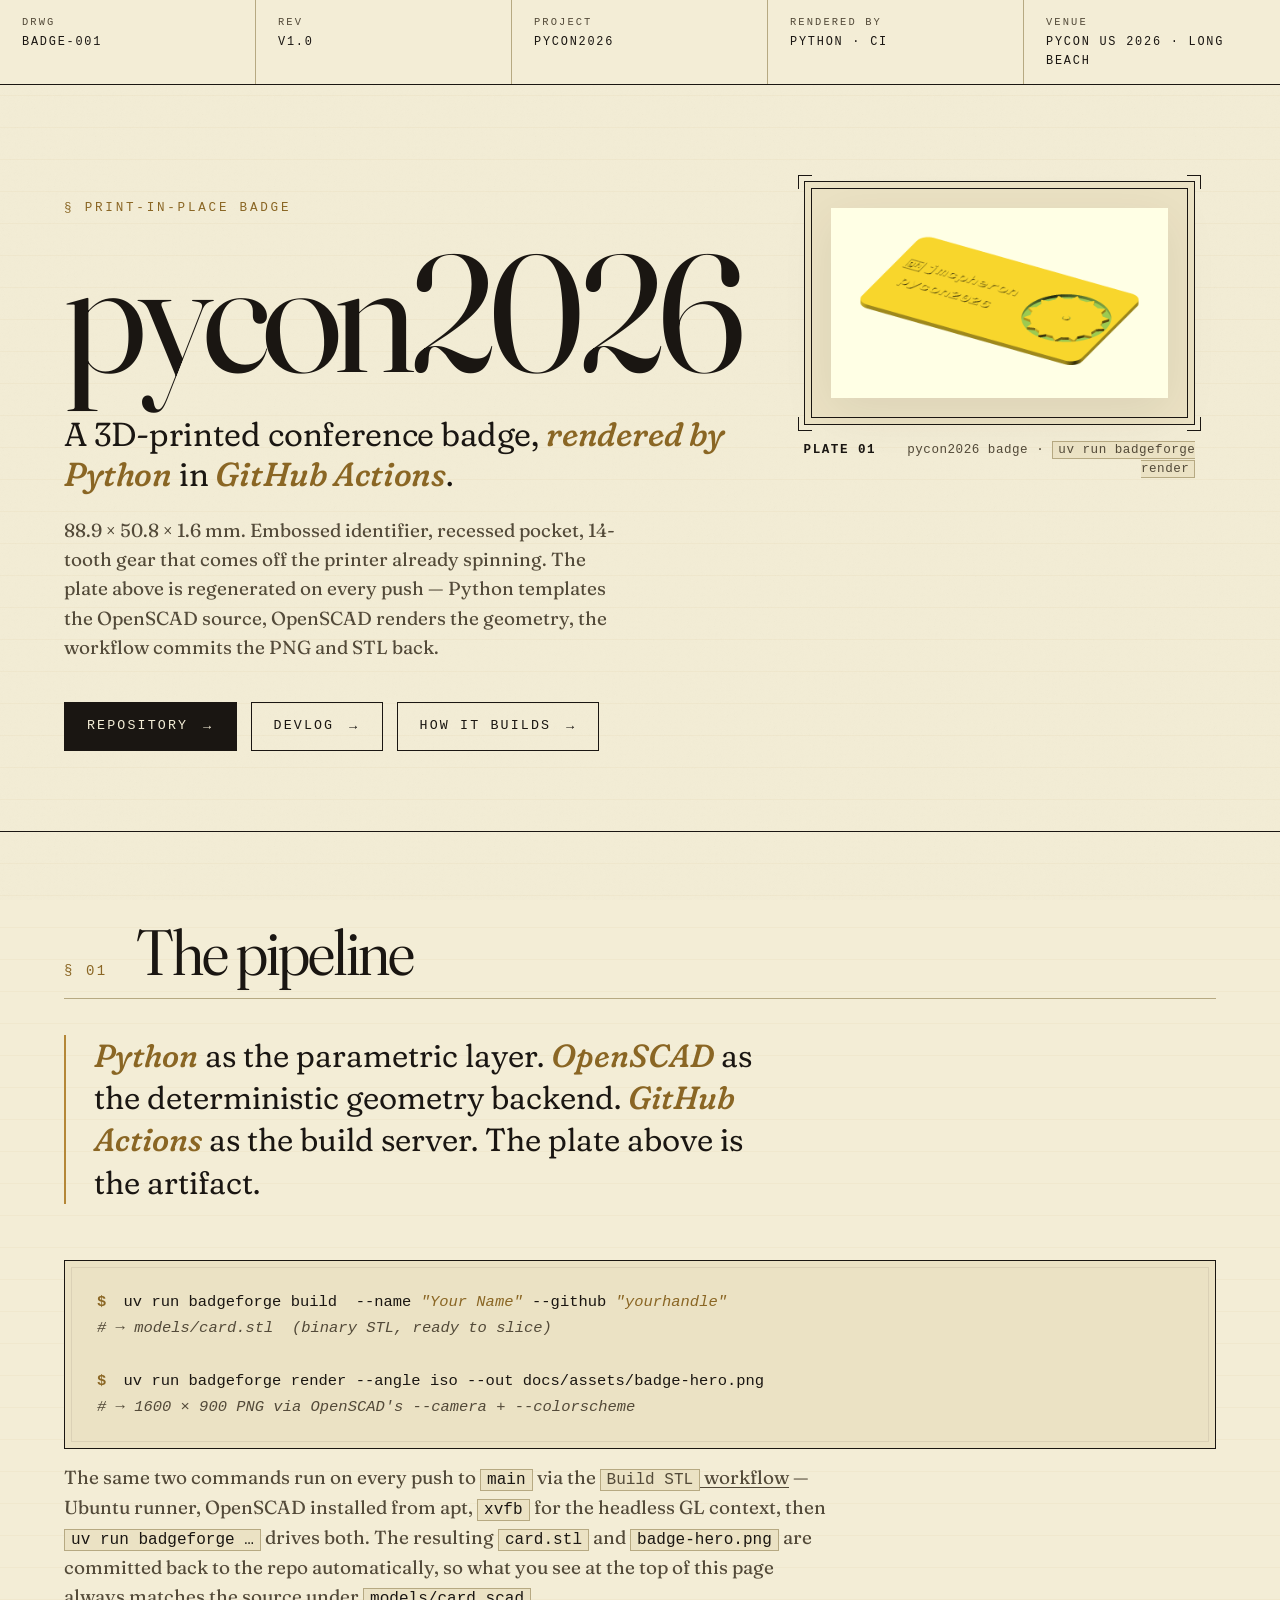
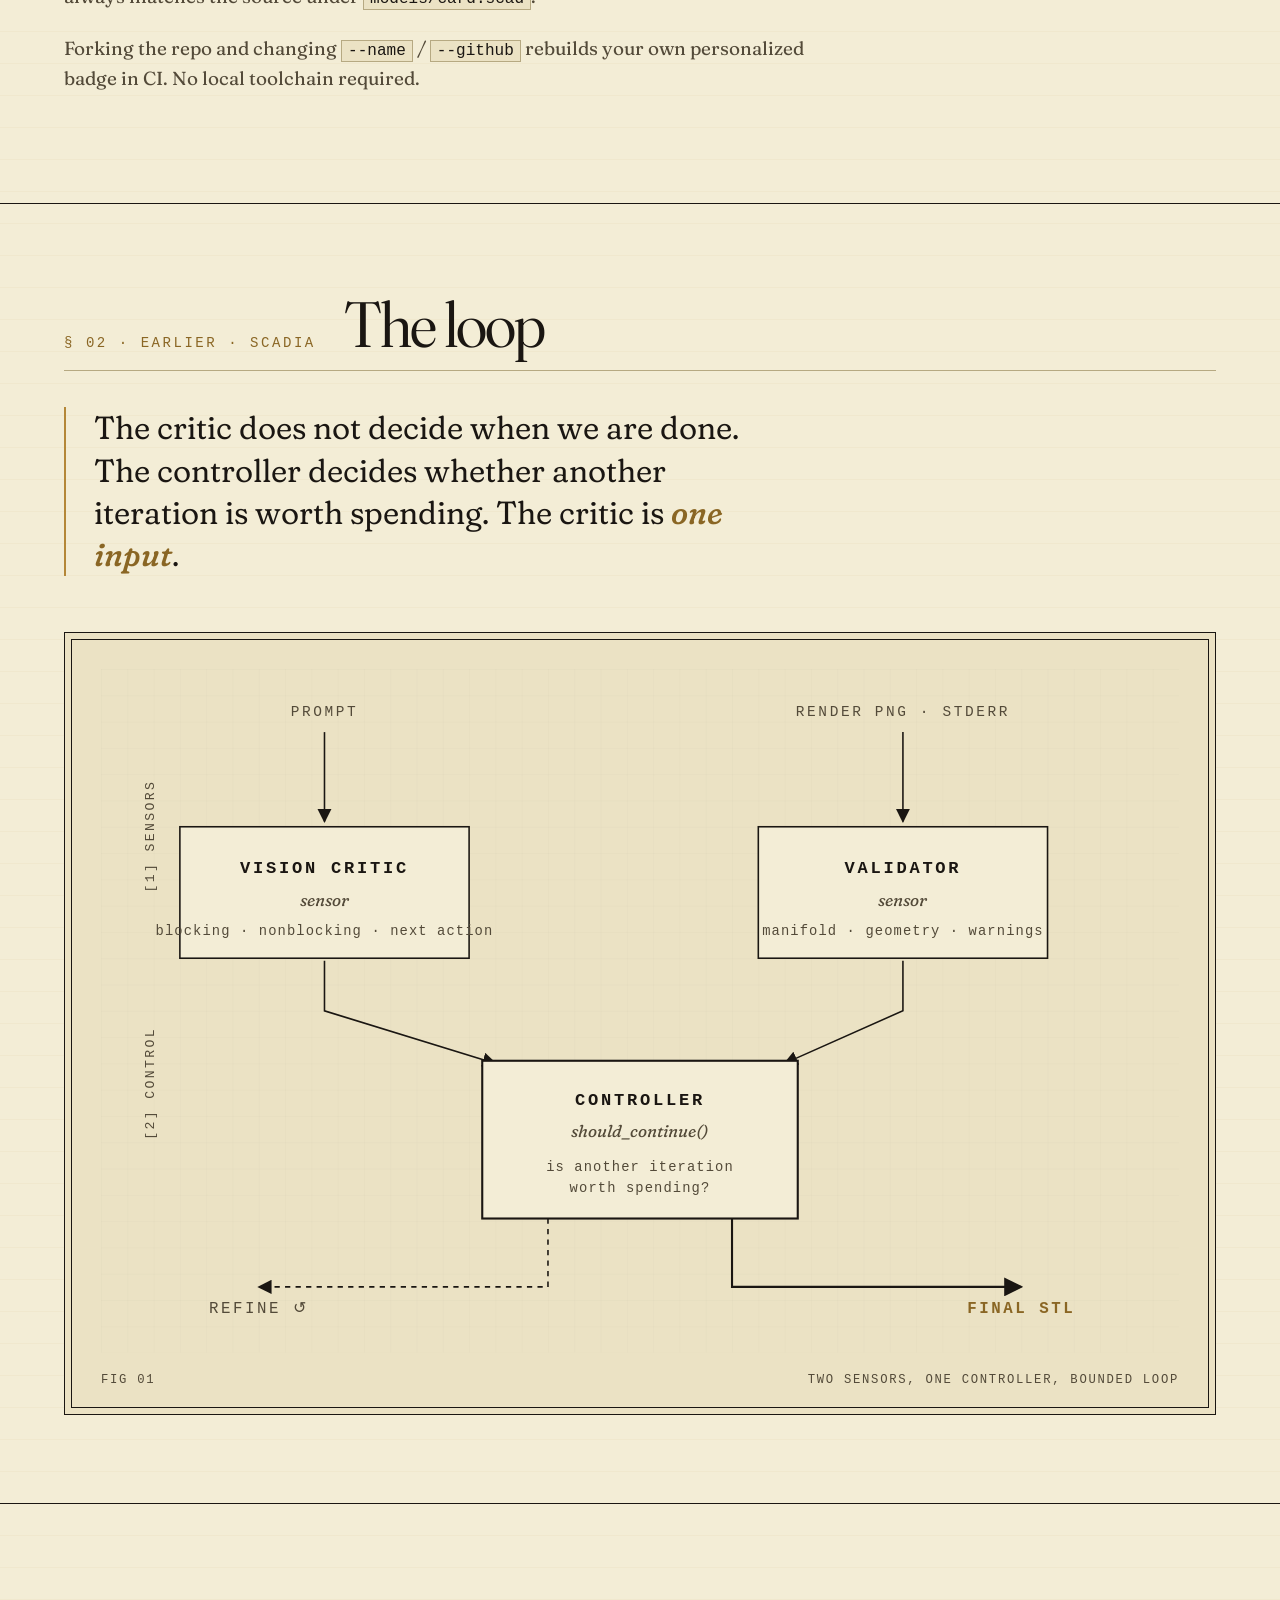
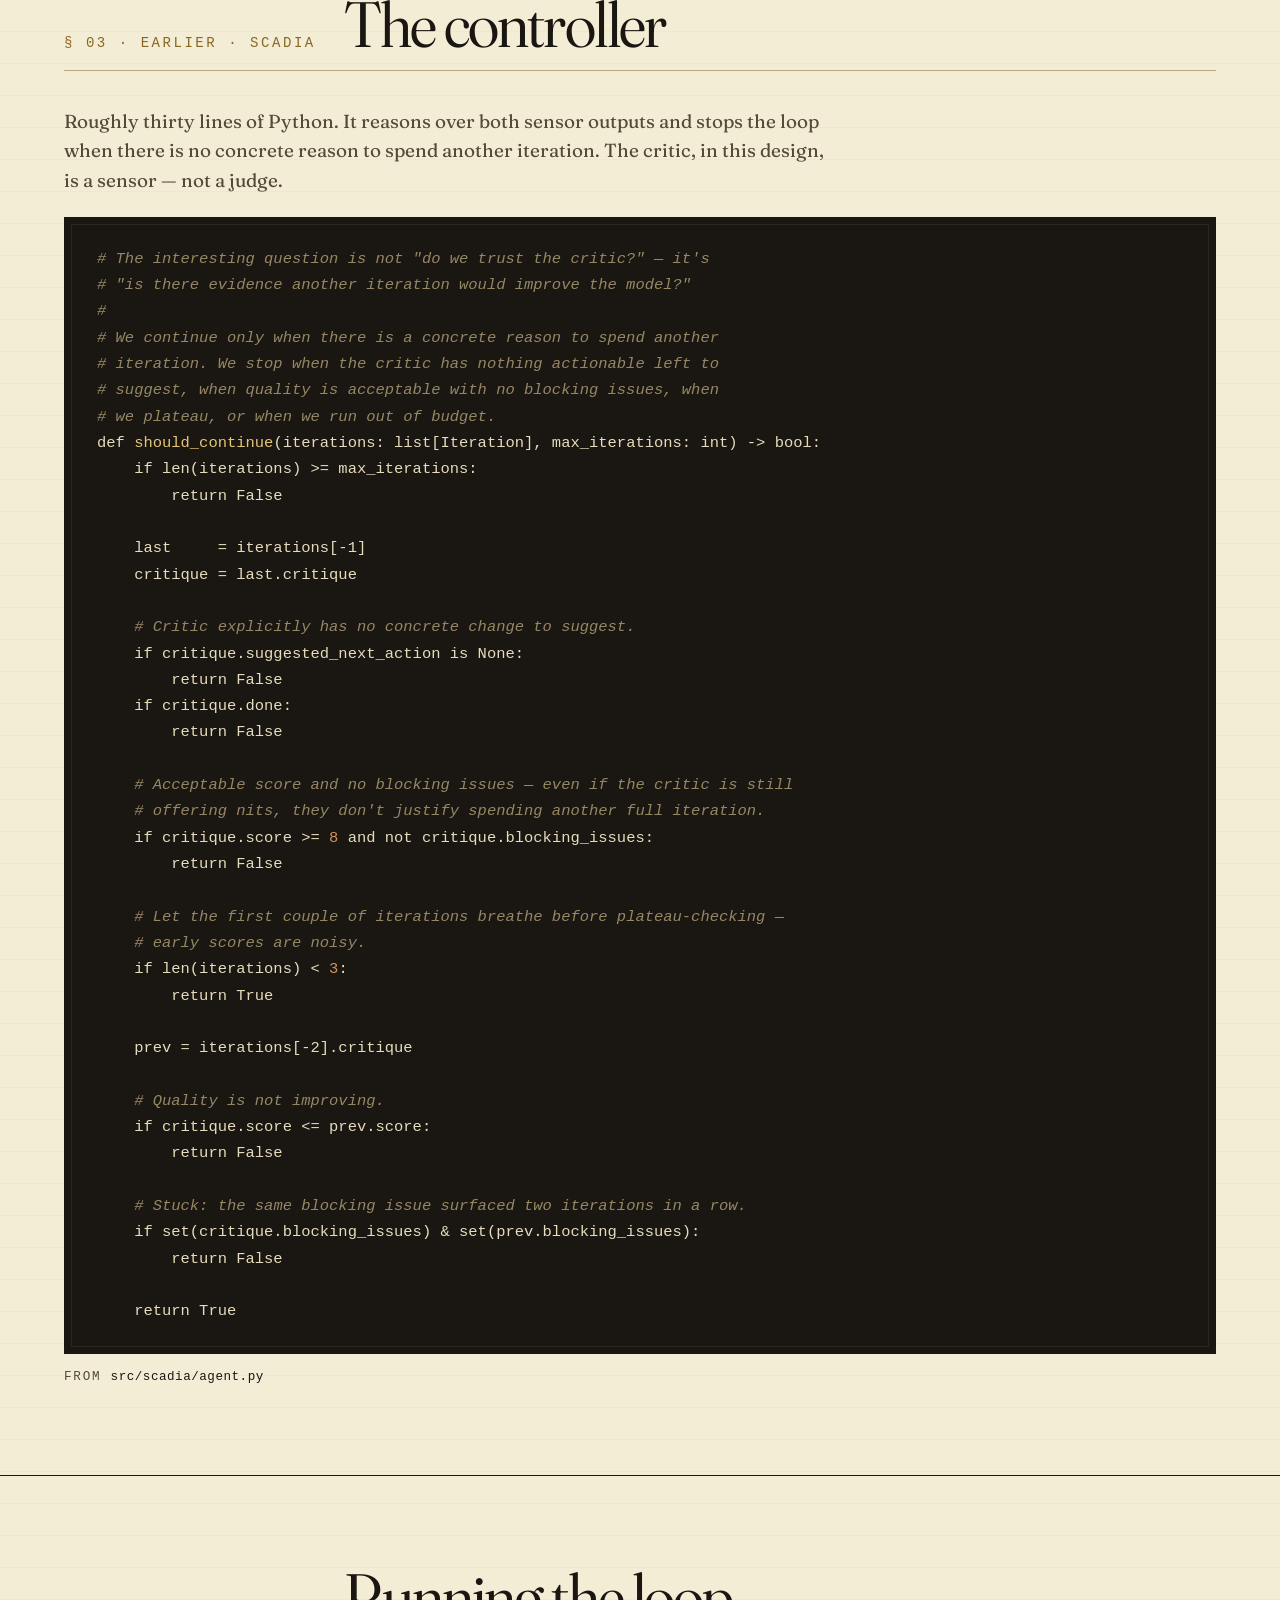
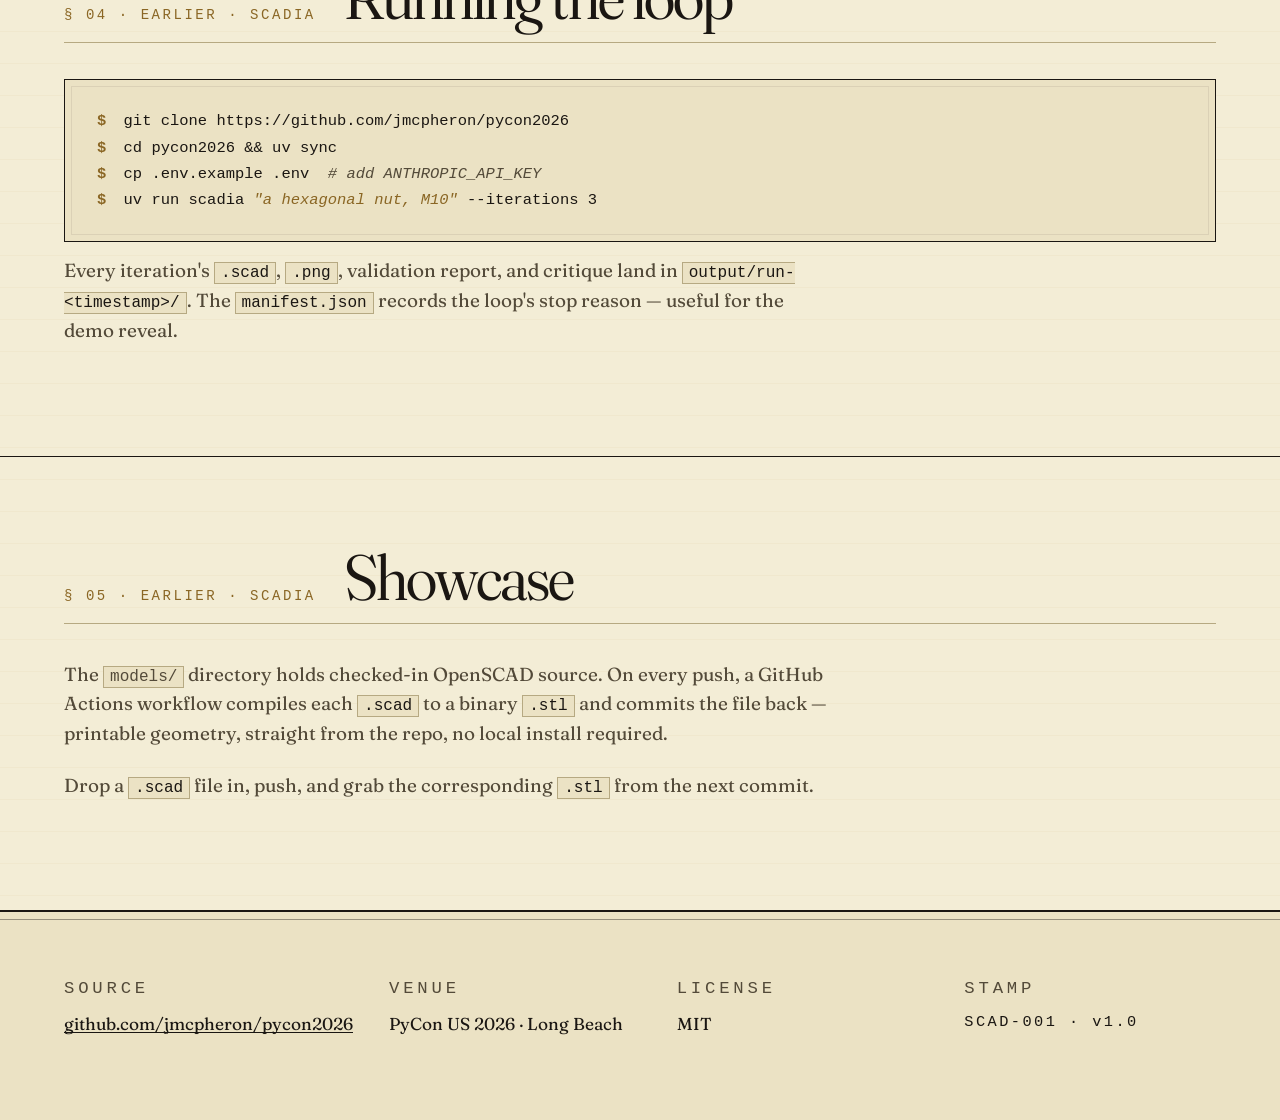
==== docs/index.html @ e80eb0ff "feat(badgeforge): hero PNG render + Python-on-CI framing in README and Pages Add a flashy iso-perspe" ====
<!DOCTYPE html>
<html lang="en">
<head>
  <meta charset="UTF-8">
  <meta name="viewport" content="width=device-width, initial-scale=1.0">
  <title>pycon2026 — a parametric badge, rendered by Python in CI</title>
  <meta name="description" content="A 3D-printed PyCon 2026 conference badge with a print-in-place gear. Rendered by Python driving OpenSCAD in GitHub Actions.">

  <meta property="og:title" content="pycon2026 — a parametric badge, rendered by Python in CI">
  <meta property="og:description" content="A 3D-printed PyCon 2026 conference badge with a print-in-place gear. Rendered by Python driving OpenSCAD in GitHub Actions.">
  <meta property="og:image" content="https://jmcpheron.github.io/pycon2026/assets/badge-hero.png">
  <meta property="og:type" content="website">
  <meta name="twitter:card" content="summary_large_image">

  <link rel="preconnect" href="https://fonts.googleapis.com">
  <link rel="preconnect" href="https://fonts.gstatic.com" crossorigin>
  <link href="https://fonts.googleapis.com/css2?family=Fraunces:ital,opsz,wght,SOFT@0,9..144,300..900,0..100;1,9..144,300..900,0..100&display=swap" rel="stylesheet">
  <link rel="stylesheet" href="assets/styles.css">
</head>
<body>

  <header class="title-block" aria-label="Document title block">
    <div class="tb-cell"><span class="tb-label">DRWG</span><span class="tb-value">BADGE‑001</span></div>
    <div class="tb-cell"><span class="tb-label">REV</span><span class="tb-value">v1.0</span></div>
    <div class="tb-cell"><span class="tb-label">PROJECT</span><span class="tb-value">pycon2026</span></div>
    <div class="tb-cell"><span class="tb-label">RENDERED BY</span><span class="tb-value">Python · CI</span></div>
    <div class="tb-cell"><span class="tb-label">VENUE</span><span class="tb-value">PyCon US 2026 · Long Beach</span></div>
  </header>

  <main>

    <section class="hero" id="hero">
      <div class="hero-text">
        <p class="kicker">§ Print-in-place badge</p>
        <h1>pycon2026</h1>
        <p class="tagline">A 3D-printed conference badge, <em>rendered by Python</em> in <em>GitHub Actions</em>.</p>
        <p class="lede">88.9 × 50.8 × 1.6 mm. Embossed identifier, recessed pocket, 14-tooth gear that comes off the printer already spinning. The plate above is regenerated on every push — Python templates the OpenSCAD source, OpenSCAD renders the geometry, the workflow commits the PNG and STL back.</p>
        <div class="hero-actions">
          <a href="https://github.com/jmcpheron/pycon2026" class="btn btn-primary">Repository</a>
          <a href="devlog/" class="btn">Devlog</a>
          <a href="#pipeline" class="btn">How it builds</a>
        </div>
      </div>

      <figure class="plate">
        <div class="plate-frame">
          <img src="assets/badge-hero.png" alt="An iso-perspective render of the pycon2026 badge — a rounded card with embossed jmcpheron / pycon2026 text on the left and a 14-tooth print-in-place gear sitting in a recessed pocket on the right." width="1600" height="900" loading="eager">
          <span class="tick tick-tl" aria-hidden="true"></span>
          <span class="tick tick-tr" aria-hidden="true"></span>
          <span class="tick tick-bl" aria-hidden="true"></span>
          <span class="tick tick-br" aria-hidden="true"></span>
        </div>
        <figcaption>
          <span class="plate-no">PLATE 01</span>
          <span class="plate-desc">pycon2026 badge · <code>uv run badgeforge render</code></span>
        </figcaption>
      </figure>
    </section>

    <section class="section" id="pipeline">
      <header class="section-head">
        <span class="section-no">§ 01</span>
        <h2>The pipeline</h2>
      </header>

      <p class="dropquote">
        <em>Python</em> as the parametric layer. <em>OpenSCAD</em> as the deterministic geometry backend. <em>GitHub Actions</em> as the build server. The plate above is the artifact.
      </p>

      <pre class="code shell"><code><span class="prompt">$</span> uv run badgeforge build  --name <span class="s">"Your Name"</span> --github <span class="s">"yourhandle"</span>
<span class="c"># → models/card.stl  (binary STL, ready to slice)</span>

<span class="prompt">$</span> uv run badgeforge render --angle iso --out docs/assets/badge-hero.png
<span class="c"># → 1600 × 900 PNG via OpenSCAD's --camera + --colorscheme</span></code></pre>

      <p class="prose">
        The same two commands run on every push to <code>main</code> via the
        <a href="https://github.com/jmcpheron/pycon2026/actions/workflows/build-stl.yml"><code>Build STL</code> workflow</a> —
        Ubuntu runner, OpenSCAD installed from apt, <code>xvfb</code> for the headless GL context, then
        <code>uv run badgeforge …</code> drives both. The resulting <code>card.stl</code> and
        <code>badge-hero.png</code> are committed back to the repo automatically, so what you see at the
        top of this page always matches the source under <code>models/card.scad</code>.
      </p>

      <p class="prose">
        Forking the repo and changing <code>--name</code> / <code>--github</code> rebuilds your own
        personalized badge in CI. No local toolchain required.
      </p>
    </section>

    <section class="section" id="architecture">
      <header class="section-head">
        <span class="section-no">§ 02 · Earlier · scadia</span>
        <h2>The loop</h2>
      </header>

      <p class="dropquote">
        The critic does not decide when we are done. The controller decides whether another iteration is worth spending. The critic is <em>one input</em>.
      </p>

      <figure class="diagram">
        <svg viewBox="0 0 820 520" role="img" aria-labelledby="diagram-title">
          <title id="diagram-title">Two sensors feed a controller; the controller decides whether to refine or finalize.</title>

          <defs>
            <marker id="arr" viewBox="0 0 10 10" refX="9" refY="5" markerWidth="9" markerHeight="9" orient="auto-start-reverse">
              <path d="M0,0 L10,5 L0,10 Z" fill="currentColor"/>
            </marker>
            <pattern id="grid" width="20" height="20" patternUnits="userSpaceOnUse">
              <path d="M 20 0 L 0 0 0 20" fill="none" stroke="currentColor" stroke-opacity="0.06" stroke-width="0.5"/>
            </pattern>
          </defs>

          <rect width="820" height="520" fill="url(#grid)"/>

          <!-- Inputs (top labels) -->
          <g class="dg-label">
            <text x="170" y="36" text-anchor="middle">prompt</text>
            <text x="610" y="36" text-anchor="middle">render PNG · stderr</text>
          </g>

          <!-- Inputs lines down -->
          <line x1="170" y1="48" x2="170" y2="116" stroke="currentColor" stroke-width="1.2" marker-end="url(#arr)"/>
          <line x1="610" y1="48" x2="610" y2="116" stroke="currentColor" stroke-width="1.2" marker-end="url(#arr)"/>

          <!-- VISION CRITIC -->
          <g class="dg-box">
            <rect x="60" y="120" width="220" height="100" fill="none" stroke="currentColor" stroke-width="1.2"/>
            <text x="170" y="155" text-anchor="middle" class="dg-title">VISION CRITIC</text>
            <text x="170" y="180" text-anchor="middle" class="dg-sub">sensor</text>
            <text x="170" y="202" text-anchor="middle" class="dg-meta">blocking · nonblocking · next action</text>
          </g>

          <!-- VALIDATOR -->
          <g class="dg-box">
            <rect x="500" y="120" width="220" height="100" fill="none" stroke="currentColor" stroke-width="1.2"/>
            <text x="610" y="155" text-anchor="middle" class="dg-title">VALIDATOR</text>
            <text x="610" y="180" text-anchor="middle" class="dg-sub">sensor</text>
            <text x="610" y="202" text-anchor="middle" class="dg-meta">manifold · geometry · warnings</text>
          </g>

          <!-- Both feed controller -->
          <path d="M170,222 L170,260 L300,300" fill="none" stroke="currentColor" stroke-width="1.2" marker-end="url(#arr)"/>
          <path d="M610,222 L610,260 L520,300" fill="none" stroke="currentColor" stroke-width="1.2" marker-end="url(#arr)"/>

          <!-- CONTROLLER -->
          <g class="dg-controller">
            <rect x="290" y="298" width="240" height="120" fill="none" stroke="currentColor" stroke-width="1.6"/>
            <text x="410" y="332" text-anchor="middle" class="dg-title">CONTROLLER</text>
            <text x="410" y="356" text-anchor="middle" class="dg-sub">should_continue()</text>
            <text x="410" y="382" text-anchor="middle" class="dg-meta">is another iteration</text>
            <text x="410" y="398" text-anchor="middle" class="dg-meta">worth spending?</text>
          </g>

          <!-- Outcomes -->
          <path d="M340,418 L340,470 L120,470" fill="none" stroke="currentColor" stroke-width="1.2" marker-end="url(#arr)" stroke-dasharray="4 4"/>
          <text x="120" y="490" text-anchor="middle" class="dg-out">refine ↺</text>

          <path d="M480,418 L480,470 L700,470" fill="none" stroke="currentColor" stroke-width="1.6" marker-end="url(#arr)"/>
          <text x="700" y="490" text-anchor="middle" class="dg-out dg-out-final">final STL</text>

          <!-- decorative dimension marks -->
          <g class="dg-dim">
            <text x="40" y="170" class="dg-mark" transform="rotate(-90 40 170)">[1] sensors</text>
            <text x="40" y="358" class="dg-mark" transform="rotate(-90 40 358)">[2] control</text>
          </g>
        </svg>
        <figcaption class="diagram-cap">
          <span>FIG 01</span>
          <span>Two sensors, one controller, bounded loop</span>
        </figcaption>
      </figure>
    </section>

    <section class="section" id="controller-code">
      <header class="section-head">
        <span class="section-no">§ 03 · Earlier · scadia</span>
        <h2>The controller</h2>
      </header>

      <p class="prose">
        Roughly thirty lines of Python. It reasons over both sensor outputs and stops the loop when there is no concrete reason to spend another iteration. The critic, in this design, is a sensor — not a judge.
      </p>

      <pre class="code"><code><span class="c"># The interesting question is not "do we trust the critic?" — it's
# "is there evidence another iteration would improve the model?"
#
# We continue only when there is a concrete reason to spend another
# iteration. We stop when the critic has nothing actionable left to
# suggest, when quality is acceptable with no blocking issues, when
# we plateau, or when we run out of budget.</span>
def <span class="fn">should_continue</span>(iterations: list[Iteration], max_iterations: int) -> bool:
    if len(iterations) >= max_iterations:
        return False

    last     = iterations[-1]
    critique = last.critique

    <span class="c"># Critic explicitly has no concrete change to suggest.</span>
    if critique.suggested_next_action is None:
        return False
    if critique.done:
        return False

    <span class="c"># Acceptable score and no blocking issues — even if the critic is still
    # offering nits, they don't justify spending another full iteration.</span>
    if critique.score &gt;= <span class="n">8</span> and not critique.blocking_issues:
        return False

    <span class="c"># Let the first couple of iterations breathe before plateau-checking —
    # early scores are noisy.</span>
    if len(iterations) &lt; <span class="n">3</span>:
        return True

    prev = iterations[-2].critique

    <span class="c"># Quality is not improving.</span>
    if critique.score &lt;= prev.score:
        return False

    <span class="c"># Stuck: the same blocking issue surfaced two iterations in a row.</span>
    if set(critique.blocking_issues) &amp; set(prev.blocking_issues):
        return False

    return True</code></pre>
      <p class="caption">From <code>src/scadia/agent.py</code></p>
    </section>

    <section class="section" id="quickstart">
      <header class="section-head">
        <span class="section-no">§ 04 · Earlier · scadia</span>
        <h2>Running the loop</h2>
      </header>

      <pre class="code shell"><code><span class="prompt">$</span> git clone https://github.com/jmcpheron/pycon2026
<span class="prompt">$</span> cd pycon2026 &amp;&amp; uv sync
<span class="prompt">$</span> cp .env.example .env  <span class="c"># add ANTHROPIC_API_KEY</span>
<span class="prompt">$</span> uv run scadia <span class="s">"a hexagonal nut, M10"</span> --iterations 3</code></pre>

      <p class="prose">
        Every iteration's <code>.scad</code>, <code>.png</code>, validation report, and critique
        land in <code>output/run-&lt;timestamp&gt;/</code>. The <code>manifest.json</code> records the
        loop's stop reason — useful for the demo reveal.
      </p>
    </section>

    <section class="section" id="showcase">
      <header class="section-head">
        <span class="section-no">§ 05 · Earlier · scadia</span>
        <h2>Showcase</h2>
      </header>

      <p class="prose">
        The <a href="https://github.com/jmcpheron/pycon2026/tree/main/models"><code>models/</code></a>
        directory holds checked-in OpenSCAD source. On every push, a GitHub Actions workflow
        compiles each <code>.scad</code> to a binary <code>.stl</code> and commits the file back —
        printable geometry, straight from the repo, no local install required.
      </p>

      <p class="prose">
        Drop a <code>.scad</code> file in, push, and grab the corresponding <code>.stl</code> from
        the next commit.
      </p>
    </section>

  </main>

  <footer class="signoff" aria-label="Document signoff">
    <div class="signoff-grid">
      <div>
        <p class="kicker">Source</p>
        <p><a href="https://github.com/jmcpheron/pycon2026">github.com/jmcpheron/pycon2026</a></p>
      </div>
      <div>
        <p class="kicker">Venue</p>
        <p>PyCon US 2026 · Long Beach</p>
      </div>
      <div>
        <p class="kicker">License</p>
        <p>MIT</p>
      </div>
      <div>
        <p class="kicker">Stamp</p>
        <p class="signoff-stamp">SCAD‑001 · v1.0</p>
      </div>
    </div>
  </footer>

</body>
</html>
---- docs/assets/styles.css ----
/* ─── scadia · engineering-monograph aesthetic ──────────────────────────── */

:root {
  /* Cornfield-echo palette — warm cream paper, deep ink, OpenSCAD gold */
  --paper:       #f3edd6;
  --paper-deep:  #ebe2c4;
  --paper-edge:  #ddd1ad;
  --ink:         #1a1612;
  --ink-mid:     #534a39;
  --rule:        #b6a982;
  --gold:        #b48738;
  --gold-deep:   #8a6624;
  --code-bg:     #1a1612;
  --code-fg:     #e6dcbd;

  --measure: 64ch;

  --serif: "Fraunces", "Iowan Old Style", Georgia, "Times New Roman", serif;
  --mono:  ui-monospace, "SF Mono", "JetBrains Mono", "Menlo", "Consolas", monospace;
}

*, *::before, *::after { box-sizing: border-box; }

html {
  -webkit-text-size-adjust: 100%;
  text-size-adjust: 100%;
}

body, h1, h2, h3, p, figure, ul, pre, blockquote {
  margin: 0;
}

html {
  background: var(--paper);
  color: var(--ink);
  font-family: var(--serif);
  font-size: 18px;
  line-height: 1.55;
  font-feature-settings: "ss01", "ss02";
  font-variation-settings: "opsz" 14, "SOFT" 30, "wght" 400;
}

@media (max-width: 600px) {
  html { font-size: 16.5px; }
}

body {
  position: relative;
  min-height: 100vh;
  /* faint horizontal rule lines, like ruled drafting paper */
  background-image:
    repeating-linear-gradient(
      to bottom,
      transparent 0,
      transparent 31px,
      rgba(180, 135, 56, 0.05) 31px,
      rgba(180, 135, 56, 0.05) 32px
    );
}

/* paper grain overlay — subtle, multiplied for warmth */
body::before {
  content: "";
  position: fixed;
  inset: 0;
  pointer-events: none;
  opacity: 0.55;
  background-image: url("data:image/svg+xml;utf8,<svg xmlns='http://www.w3.org/2000/svg' width='220' height='220'><filter id='n'><feTurbulence baseFrequency='0.85' numOctaves='2' stitchTiles='stitch'/><feColorMatrix values='0 0 0 0 0.10 0 0 0 0 0.09 0 0 0 0 0.07 0 0 0 0.05 0'/></filter><rect width='100%' height='100%' filter='url(%23n)'/></svg>");
  mix-blend-mode: multiply;
  z-index: 0;
}

main, header, footer { position: relative; z-index: 1; }

/* ─── links ───────────────────────────────────────────────────── */

a {
  color: inherit;
  text-decoration: none;
  background-image: linear-gradient(currentColor, currentColor);
  background-size: 100% 1px;
  background-repeat: no-repeat;
  background-position: 0 92%;
  transition: background-size .25s ease, color .2s ease;
}
a:hover {
  color: var(--gold-deep);
  background-size: 100% 2px;
}

/* ─── title-block strip ───────────────────────────────────────── */

.title-block {
  display: grid;
  grid-template-columns: repeat(5, 1fr);
  border-bottom: 1.5px solid var(--ink);
  background: var(--paper);
  font-family: var(--mono);
  font-size: 0.66rem;
  letter-spacing: 0.15em;
  text-transform: uppercase;
}

.tb-cell {
  padding: 14px 22px;
  border-right: 1px solid var(--rule);
  display: flex;
  flex-direction: column;
  gap: 3px;
}
.tb-cell:last-child { border-right: none; }

.tb-label {
  font-size: 0.58rem;
  color: var(--ink-mid);
  letter-spacing: 0.2em;
}
.tb-value {
  color: var(--ink);
  font-weight: 500;
}

@media (max-width: 760px) {
  .title-block {
    grid-template-columns: repeat(2, 1fr);
    font-size: 0.6rem;
  }
  .tb-cell {
    border-bottom: 1px solid var(--rule);
    padding: 10px 16px;
  }
  .tb-cell:nth-child(odd) { border-right: 1px solid var(--rule); }
  .tb-cell:nth-child(even) { border-right: none; }
}

/* ─── hero ────────────────────────────────────────────────────── */

.hero {
  display: grid;
  grid-template-columns: 1.05fr 0.95fr;
  gap: 64px;
  padding: 96px 64px 80px;
  align-items: start;
  border-bottom: 1.5px solid var(--ink);
}

.hero-text { padding-top: 18px; }

.kicker {
  font-family: var(--mono);
  font-size: 0.7rem;
  letter-spacing: 0.22em;
  text-transform: uppercase;
  color: var(--gold-deep);
  margin-bottom: 22px;
}

.hero h1 {
  font-family: var(--serif);
  font-size: clamp(4.5rem, 13vw, 10.5rem);
  font-variation-settings: "opsz" 144, "SOFT" 0, "wght" 380;
  line-height: 0.85;
  letter-spacing: -0.045em;
  margin-bottom: 32px;
  animation: rise 760ms cubic-bezier(.2,.8,.2,1) both;
}

.tagline {
  font-family: var(--serif);
  font-size: clamp(1.5rem, 2.6vw, 2.1rem);
  font-variation-settings: "opsz" 36, "SOFT" 100, "wght" 360;
  line-height: 1.2;
  letter-spacing: -0.005em;
  margin-bottom: 22px;
  animation: rise 760ms 80ms cubic-bezier(.2,.8,.2,1) both;
}
.tagline em {
  font-style: italic;
  color: var(--gold-deep);
  font-variation-settings: "opsz" 36, "SOFT" 100, "wght" 500;
}

.lede {
  font-size: 1.05rem;
  color: var(--ink-mid);
  max-width: 46ch;
  margin-bottom: 40px;
  animation: rise 760ms 160ms cubic-bezier(.2,.8,.2,1) both;
}

.hero-actions {
  display: flex;
  gap: 14px;
  animation: rise 760ms 240ms cubic-bezier(.2,.8,.2,1) both;
}

.btn {
  font-family: var(--mono);
  font-size: 0.74rem;
  letter-spacing: 0.16em;
  text-transform: uppercase;
  padding: 13px 22px;
  background: transparent;
  border: 1.4px solid var(--ink);
  color: var(--ink);
  background-image: none;
  display: inline-flex;
  align-items: center;
  gap: 12px;
  transition: background .2s, color .2s, border-color .2s, transform .2s;
  cursor: pointer;
}
.btn::after {
  content: "→";
  font-family: var(--serif);
  font-style: normal;
  letter-spacing: 0;
  transition: transform .25s;
}
.btn:hover { background: var(--ink); color: var(--paper); }
.btn:hover::after { transform: translateX(5px); }

.btn-primary {
  background: var(--ink);
  color: var(--paper);
}
.btn-primary:hover {
  background: var(--gold-deep);
  border-color: var(--gold-deep);
  color: var(--paper);
}

/* plate (figure frame for sample render) */

.plate {
  position: relative;
  animation: rise 760ms 200ms cubic-bezier(.2,.8,.2,1) both;
}

.plate-frame {
  position: relative;
  background: var(--paper-deep);
  padding: 26px;
  border: 1.4px solid var(--ink);
  /* faint inner double-rule */
  outline: 1px solid var(--ink);
  outline-offset: -8px;
}
.plate-frame img {
  display: block;
  width: 100%;
  height: auto;
  /* subtle plate shadow */
  filter: drop-shadow(0 12px 24px rgba(36, 25, 8, 0.08));
}

/* corner ticks — drafted-plate detail */
.tick {
  position: absolute;
  width: 14px;
  height: 14px;
  border: 0 solid var(--ink);
}
.tick-tl { top: -7px; left: -7px;  border-top-width: 1.4px; border-left-width: 1.4px; }
.tick-tr { top: -7px; right: -7px; border-top-width: 1.4px; border-right-width: 1.4px; }
.tick-bl { bottom: -7px; left: -7px;  border-bottom-width: 1.4px; border-left-width: 1.4px; }
.tick-br { bottom: -7px; right: -7px; border-bottom-width: 1.4px; border-right-width: 1.4px; }

.plate figcaption {
  margin-top: 16px;
  display: flex;
  justify-content: space-between;
  gap: 18px;
  font-family: var(--mono);
  font-size: 0.7rem;
  text-transform: uppercase;
  letter-spacing: 0.12em;
  color: var(--ink-mid);
}
.plate-no { color: var(--ink); font-weight: 600; flex-shrink: 0; }
.plate-desc { text-align: right; text-transform: none; letter-spacing: 0.04em; }
.plate-desc code {
  font-style: normal;
  background: var(--paper-deep);
  padding: 1px 5px;
  border: 1px solid var(--rule);
}

@media (max-width: 900px) {
  .hero {
    grid-template-columns: 1fr;
    padding: 64px 28px 56px;
    gap: 48px;
  }
}

/* ─── sections ────────────────────────────────────────────────── */

.section {
  padding: 88px 64px;
  border-bottom: 1.5px solid var(--ink);
  position: relative;
}

.section-head {
  display: flex;
  align-items: baseline;
  gap: 28px;
  margin-bottom: 36px;
  padding-bottom: 14px;
  border-bottom: 1px solid var(--rule);
}

.section-no {
  font-family: var(--mono);
  font-size: 0.78rem;
  letter-spacing: 0.18em;
  text-transform: uppercase;
  color: var(--gold-deep);
  flex-shrink: 0;
}

.section h2 {
  font-family: var(--serif);
  font-size: clamp(2.6rem, 5vw, 3.8rem);
  font-variation-settings: "opsz" 96, "SOFT" 30, "wght" 360;
  line-height: 1;
  letter-spacing: -0.03em;
}

.dropquote {
  font-family: var(--serif);
  font-size: clamp(1.45rem, 2.5vw, 1.95rem);
  font-variation-settings: "opsz" 36, "SOFT" 100, "wght" 360;
  line-height: 1.32;
  max-width: 36ch;
  margin: 0 0 56px;
  padding-left: 28px;
  border-left: 2px solid var(--gold);
}
.dropquote em {
  color: var(--gold-deep);
  font-style: italic;
  font-variation-settings: "opsz" 36, "SOFT" 100, "wght" 500;
}

.prose {
  max-width: var(--measure);
  font-size: 1.05rem;
  color: var(--ink-mid);
  margin-bottom: 22px;
}
.prose code {
  font-family: var(--mono);
  font-size: 0.85em;
  background: var(--paper-deep);
  padding: 1px 6px;
  border: 1px solid var(--rule);
  color: var(--ink);
}
.prose a code { color: inherit; }

@media (max-width: 760px) {
  .section { padding: 64px 28px; }
  .section-head { gap: 18px; flex-wrap: wrap; }
}

/* ─── architecture diagram ────────────────────────────────────── */

.diagram {
  background: var(--paper-deep);
  border: 1.4px solid var(--ink);
  outline: 1px solid var(--ink);
  outline-offset: -8px;
  padding: 36px 36px 24px;
  margin-top: 8px;
  position: relative;
}
.diagram svg {
  width: 100%;
  height: auto;
  display: block;
  color: var(--ink);
}

.diagram .dg-box rect,
.diagram .dg-controller rect {
  fill: var(--paper);
  transition: fill .25s;
}
.diagram .dg-controller rect { fill: var(--paper); }
.diagram .dg-box:hover rect { fill: #f7f1de; }

.diagram .dg-title {
  font-family: var(--mono);
  font-size: 13px;
  letter-spacing: 0.16em;
  font-weight: 600;
  fill: var(--ink);
}
.diagram .dg-sub {
  font-family: var(--serif);
  font-style: italic;
  font-size: 13px;
  fill: var(--ink-mid);
  font-variation-settings: "opsz" 18, "SOFT" 100;
}
.diagram .dg-meta {
  font-family: var(--mono);
  font-size: 10.5px;
  letter-spacing: 0.08em;
  fill: var(--ink-mid);
}
.diagram .dg-label {
  font-family: var(--mono);
  font-size: 11px;
  letter-spacing: 0.18em;
  text-transform: uppercase;
  fill: var(--ink-mid);
}
.diagram .dg-out {
  font-family: var(--mono);
  font-size: 12px;
  letter-spacing: 0.16em;
  text-transform: uppercase;
  fill: var(--ink-mid);
}
.diagram .dg-out-final { fill: var(--gold-deep); font-weight: 600; }

.diagram .dg-mark {
  font-family: var(--mono);
  font-size: 10px;
  letter-spacing: 0.18em;
  text-transform: uppercase;
  fill: var(--ink-mid);
}

.diagram-cap {
  margin-top: 18px;
  display: flex;
  justify-content: space-between;
  font-family: var(--mono);
  font-size: 0.68rem;
  text-transform: uppercase;
  letter-spacing: 0.14em;
  color: var(--ink-mid);
}

/* ─── code blocks ─────────────────────────────────────────────── */

.code {
  font-family: var(--mono);
  font-size: 0.86rem;
  line-height: 1.7;
  background: var(--code-bg);
  color: var(--code-fg);
  padding: 28px 32px;
  border: 1.4px solid var(--ink);
  overflow-x: auto;
  margin-bottom: 14px;
  position: relative;
}
.code::before {
  content: "";
  position: absolute;
  inset: 6px;
  border: 1px solid rgba(230, 220, 189, 0.08);
  pointer-events: none;
}
.code code {
  font-family: inherit;
  font-size: inherit;
  color: inherit;
}
.code .c   { color: #968764; font-style: italic; }
.code .fn  { color: #e7c576; }
.code .s   { color: #d8b358; }
.code .n   { color: #d4925a; }
.code .prompt { color: #c79a32; user-select: none; padding-right: 8px; }

/* shell variant — light, paper-tone */
.code.shell {
  background: var(--paper-deep);
  color: var(--ink);
  border: 1.4px solid var(--ink);
}
.code.shell::before {
  border-color: rgba(26, 22, 18, 0.08);
}
.code.shell .c { color: var(--ink-mid); }
.code.shell .prompt { color: var(--gold-deep); font-weight: 600; }
.code.shell .s { color: var(--gold-deep); font-style: italic; }

.caption {
  font-family: var(--mono);
  font-size: 0.7rem;
  letter-spacing: 0.14em;
  text-transform: uppercase;
  color: var(--ink-mid);
}
.caption code {
  font-family: var(--mono);
  font-size: 1em;
  color: var(--ink);
  text-transform: none;
  letter-spacing: 0.04em;
}

/* ─── footer / signoff ────────────────────────────────────────── */

.signoff {
  padding: 64px 64px 88px;
  background: var(--paper-deep);
  border-top: 1.5px solid var(--ink);
  position: relative;
}
.signoff::before {
  content: "";
  position: absolute;
  top: 0; left: 0; right: 0;
  height: 1px;
  background: var(--ink);
  transform: translateY(7px);
  opacity: 0.4;
}

.signoff-grid {
  display: grid;
  grid-template-columns: repeat(4, 1fr);
  gap: 36px;
}
.signoff .kicker {
  margin-bottom: 8px;
  color: var(--ink-mid);
}
.signoff p {
  font-size: 0.96rem;
  color: var(--ink);
}
.signoff-stamp {
  font-family: var(--mono);
  font-size: 0.85rem !important;
  letter-spacing: 0.16em;
}

@media (max-width: 760px) {
  .signoff {
    padding: 48px 28px 64px;
  }
  .signoff-grid {
    grid-template-columns: 1fr 1fr;
    gap: 28px;
  }
}

/* ─── motion ──────────────────────────────────────────────────── */

@keyframes rise {
  from { opacity: 0; transform: translateY(14px); }
  to   { opacity: 1; transform: translateY(0); }
}

@media (prefers-reduced-motion: reduce) {
  *, *::before, *::after {
    animation-duration: 0.01ms !important;
    transition-duration: 0.01ms !important;
  }
}

/* ─── selection ───────────────────────────────────────────────── */

::selection {
  background: var(--gold);
  color: var(--ink);
}
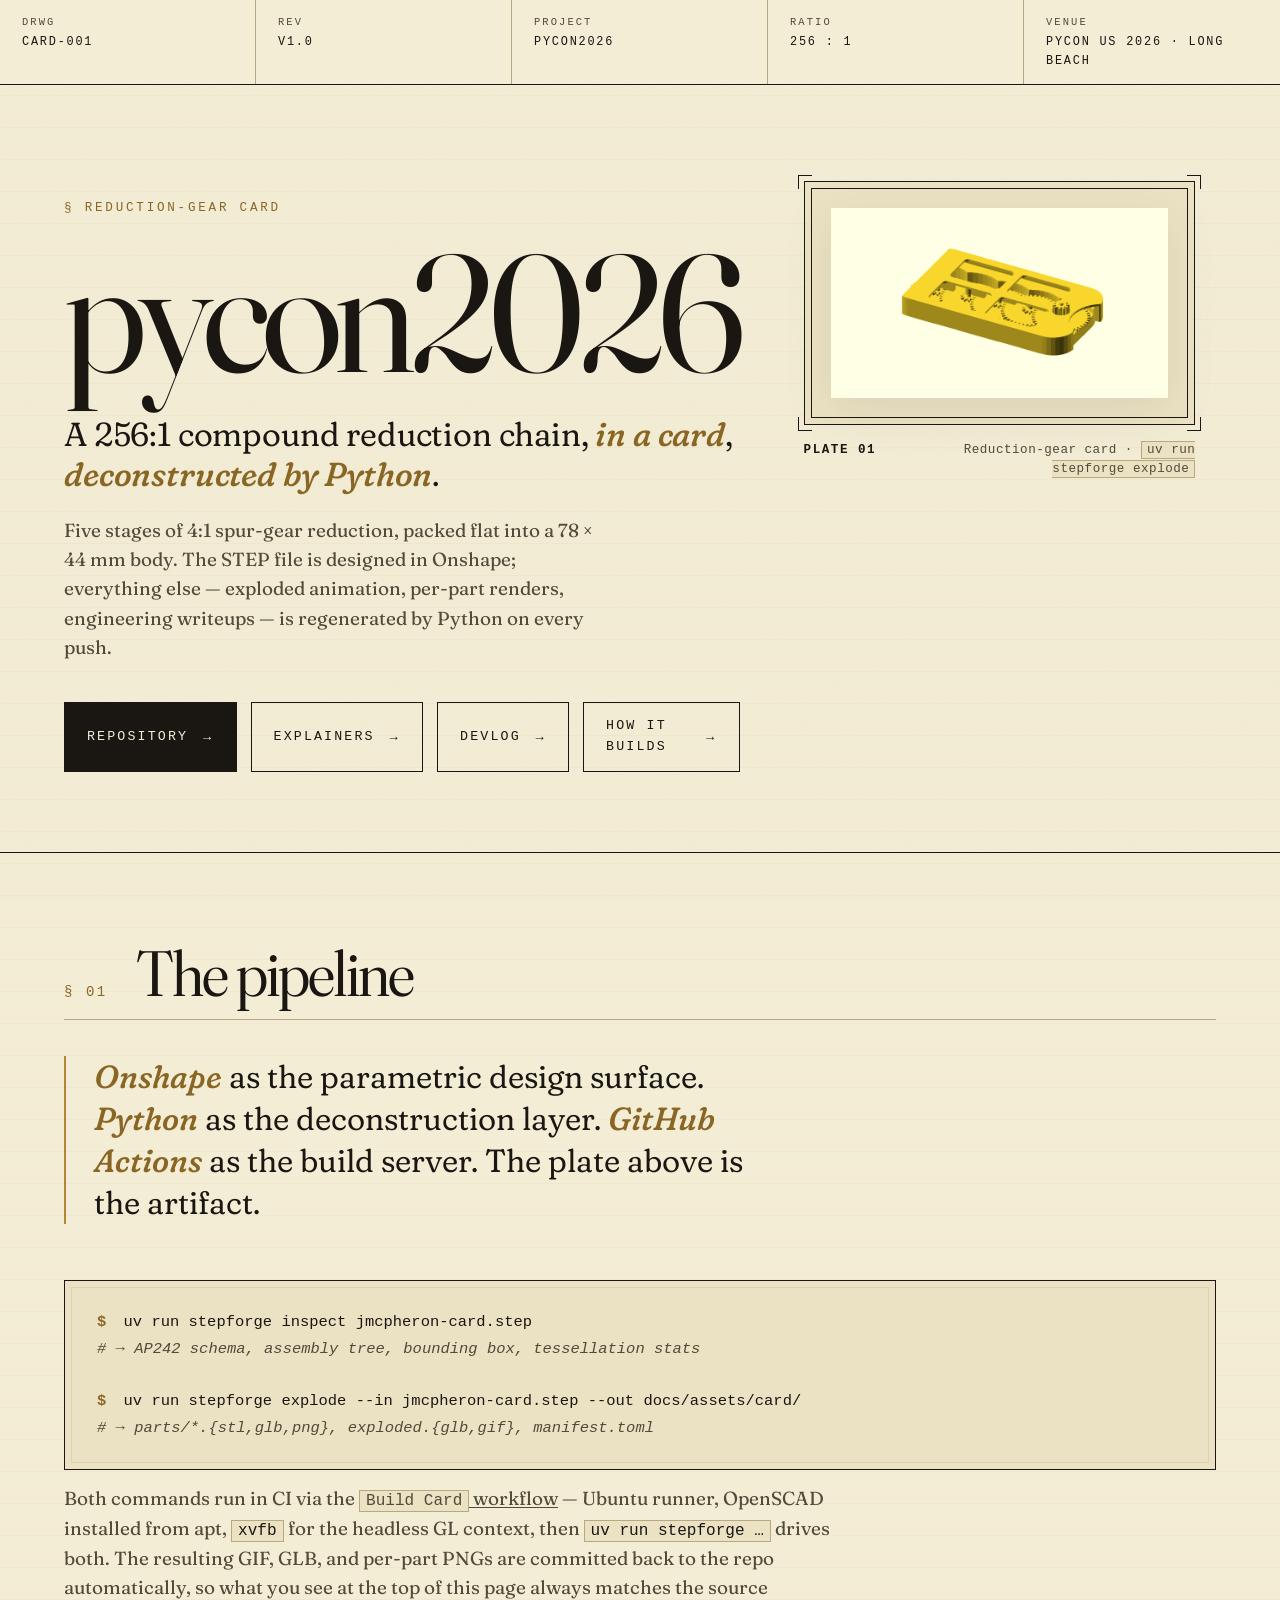
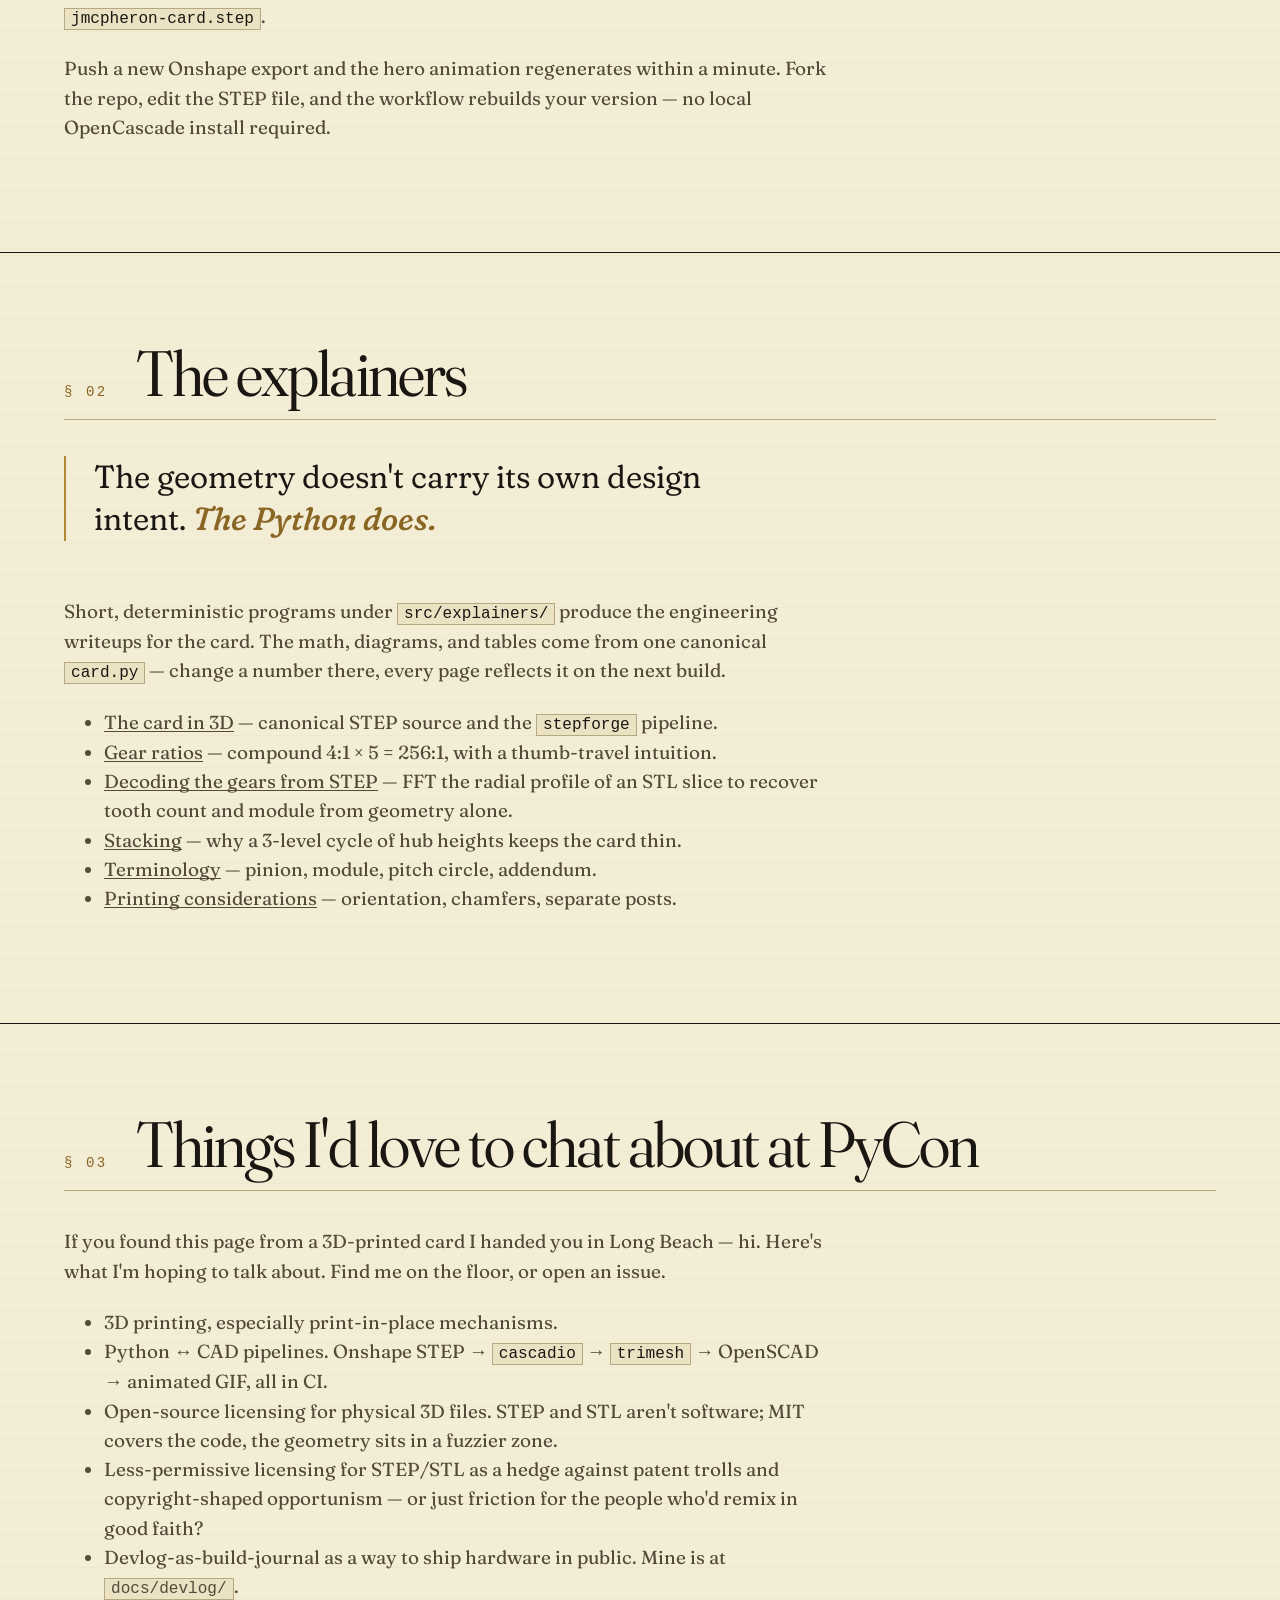
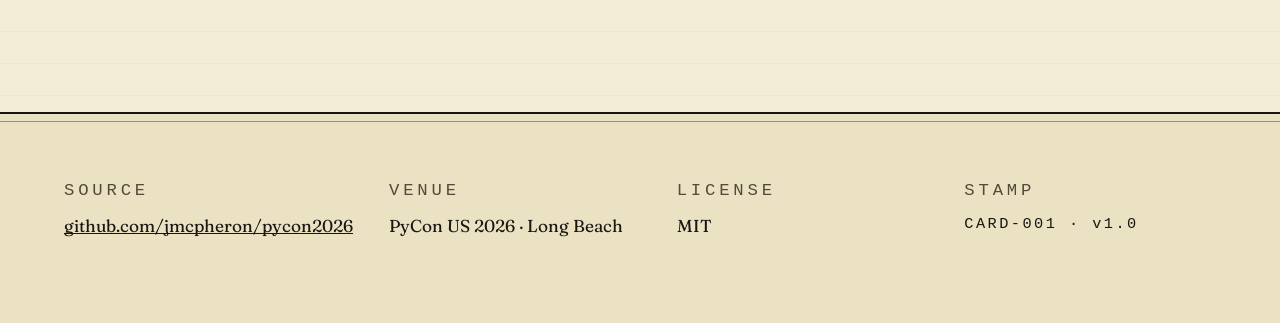
==== commit b277459d: "docs: refocus repo on the 256:1 reduction-gear card Rewrites README around the card people will scan" ====
--- a/docs/index.html
+++ b/docs/index.html
@@ -3,12 +3,12 @@
 <head>
   <meta charset="UTF-8">
   <meta name="viewport" content="width=device-width, initial-scale=1.0">
-  <title>pycon2026 — a parametric badge, rendered by Python in CI</title>
-  <meta name="description" content="A 3D-printed PyCon 2026 conference badge with a print-in-place gear. Rendered by Python driving OpenSCAD in GitHub Actions.">
+  <title>pycon2026 — a 256:1 reduction-gear card, deconstructed by Python</title>
+  <meta name="description" content="A credit-card-sized 256:1 compound reduction-gear chain. Designed in Onshape, deconstructed by Python in CI: STEP → parts → exploded GIF → engineering writeups, all regenerated on push.">
 
-  <meta property="og:title" content="pycon2026 — a parametric badge, rendered by Python in CI">
-  <meta property="og:description" content="A 3D-printed PyCon 2026 conference badge with a print-in-place gear. Rendered by Python driving OpenSCAD in GitHub Actions.">
-  <meta property="og:image" content="https://jmcpheron.github.io/pycon2026/assets/badge-hero.png">
+  <meta property="og:title" content="pycon2026 — a 256:1 reduction-gear card, deconstructed by Python">
+  <meta property="og:description" content="A credit-card-sized 256:1 compound reduction-gear chain. Designed in Onshape, deconstructed by Python in CI.">
+  <meta property="og:image" content="https://jmcpheron.github.io/pycon2026/assets/card/parts/Part_1.png">
   <meta property="og:type" content="website">
   <meta name="twitter:card" content="summary_large_image">
 
@@ -20,10 +20,10 @@
 <body>
 
   <header class="title-block" aria-label="Document title block">
-    <div class="tb-cell"><span class="tb-label">DRWG</span><span class="tb-value">BADGE‑001</span></div>
+    <div class="tb-cell"><span class="tb-label">DRWG</span><span class="tb-value">CARD‑001</span></div>
     <div class="tb-cell"><span class="tb-label">REV</span><span class="tb-value">v1.0</span></div>
     <div class="tb-cell"><span class="tb-label">PROJECT</span><span class="tb-value">pycon2026</span></div>
-    <div class="tb-cell"><span class="tb-label">RENDERED BY</span><span class="tb-value">Python · CI</span></div>
+    <div class="tb-cell"><span class="tb-label">RATIO</span><span class="tb-value">256 : 1</span></div>
     <div class="tb-cell"><span class="tb-label">VENUE</span><span class="tb-value">PyCon US 2026 · Long Beach</span></div>
   </header>
 
@@ -31,12 +31,13 @@
 
     <section class="hero" id="hero">
       <div class="hero-text">
-        <p class="kicker">§ Print-in-place badge</p>
+        <p class="kicker">§ Reduction-gear card</p>
         <h1>pycon2026</h1>
-        <p class="tagline">A 3D-printed conference badge, <em>rendered by Python</em> in <em>GitHub Actions</em>.</p>
-        <p class="lede">88.9 × 50.8 × 1.6 mm. Embossed identifier, recessed pocket, 14-tooth gear that comes off the printer already spinning. The plate above is regenerated on every push — Python templates the OpenSCAD source, OpenSCAD renders the geometry, the workflow commits the PNG and STL back.</p>
+        <p class="tagline">A 256:1 compound reduction chain, <em>in a card</em>, <em>deconstructed by Python</em>.</p>
+        <p class="lede">Five stages of 4:1 spur-gear reduction, packed flat into a 78 × 44 mm body. The STEP file is designed in Onshape; everything else — exploded animation, per-part renders, engineering writeups — is regenerated by Python on every push.</p>
         <div class="hero-actions">
           <a href="https://github.com/jmcpheron/pycon2026" class="btn btn-primary">Repository</a>
+          <a href="explainers/" class="btn">Explainers</a>
           <a href="devlog/" class="btn">Devlog</a>
           <a href="#pipeline" class="btn">How it builds</a>
         </div>
@@ -44,7 +45,7 @@
 
       <figure class="plate">
         <div class="plate-frame">
-          <img src="assets/badge-hero.png" alt="An iso-perspective render of the pycon2026 badge — a rounded card with embossed jmcpheron / pycon2026 text on the left and a 14-tooth print-in-place gear sitting in a recessed pocket on the right." width="1600" height="900" loading="eager">
+          <img src="assets/card/exploded.gif" alt="Animated exploded view of the reduction-gear card: top card half lifts up, five blue 40-tooth spur gears fan out in the middle, bottom card half lowers to reveal five shaft holes spaced 15 mm apart." width="1600" height="900" loading="eager">
           <span class="tick tick-tl" aria-hidden="true"></span>
           <span class="tick tick-tr" aria-hidden="true"></span>
           <span class="tick tick-bl" aria-hidden="true"></span>
@@ -52,7 +53,7 @@
         </div>
         <figcaption>
           <span class="plate-no">PLATE 01</span>
-          <span class="plate-desc">pycon2026 badge · <code>uv run badgeforge render</code></span>
+          <span class="plate-desc">Reduction-gear card · <code>uv run stepforge explode</code></span>
         </figcaption>
       </figure>
     </section>
@@ -64,203 +65,75 @@
       </header>
 
       <p class="dropquote">
-        <em>Python</em> as the parametric layer. <em>OpenSCAD</em> as the deterministic geometry backend. <em>GitHub Actions</em> as the build server. The plate above is the artifact.
+        <em>Onshape</em> as the parametric design surface. <em>Python</em> as the deconstruction layer. <em>GitHub Actions</em> as the build server. The plate above is the artifact.
       </p>
 
-      <pre class="code shell"><code><span class="prompt">$</span> uv run badgeforge build  --name <span class="s">"Your Name"</span> --github <span class="s">"yourhandle"</span>
-<span class="c"># → models/card.stl  (binary STL, ready to slice)</span>
+      <pre class="code shell"><code><span class="prompt">$</span> uv run stepforge inspect jmcpheron-card.step
+<span class="c"># → AP242 schema, assembly tree, bounding box, tessellation stats</span>
 
-<span class="prompt">$</span> uv run badgeforge render --angle iso --out docs/assets/badge-hero.png
-<span class="c"># → 1600 × 900 PNG via OpenSCAD's --camera + --colorscheme</span></code></pre>
+<span class="prompt">$</span> uv run stepforge explode --in jmcpheron-card.step --out docs/assets/card/
+<span class="c"># → parts/*.{stl,glb,png}, exploded.{glb,gif}, manifest.toml</span></code></pre>
 
       <p class="prose">
-        The same two commands run on every push to <code>main</code> via the
-        <a href="https://github.com/jmcpheron/pycon2026/actions/workflows/build-stl.yml"><code>Build STL</code> workflow</a> —
+        Both commands run in CI via the
+        <a href="https://github.com/jmcpheron/pycon2026/actions/workflows/build-card.yml"><code>Build Card</code> workflow</a> —
         Ubuntu runner, OpenSCAD installed from apt, <code>xvfb</code> for the headless GL context, then
-        <code>uv run badgeforge …</code> drives both. The resulting <code>card.stl</code> and
-        <code>badge-hero.png</code> are committed back to the repo automatically, so what you see at the
-        top of this page always matches the source under <code>models/card.scad</code>.
+        <code>uv run stepforge …</code> drives both. The resulting GIF, GLB, and per-part PNGs are
+        committed back to the repo automatically, so what you see at the top of this page always
+        matches the source <code>jmcpheron-card.step</code>.
       </p>
 
       <p class="prose">
-        Forking the repo and changing <code>--name</code> / <code>--github</code> rebuilds your own
-        personalized badge in CI. No local toolchain required.
+        Push a new Onshape export and the hero animation regenerates within a minute. Fork the
+        repo, edit the STEP file, and the workflow rebuilds your version — no local
+        OpenCascade install required.
       </p>
     </section>
 
-    <section class="section" id="architecture">
+    <section class="section" id="explainers">
       <header class="section-head">
-        <span class="section-no">§ 02 · Earlier · scadia</span>
-        <h2>The loop</h2>
+        <span class="section-no">§ 02</span>
+        <h2>The explainers</h2>
       </header>
 
       <p class="dropquote">
-        The critic does not decide when we are done. The controller decides whether another iteration is worth spending. The critic is <em>one input</em>.
+        The geometry doesn't carry its own design intent. <em>The Python does.</em>
       </p>
 
-      <figure class="diagram">
-        <svg viewBox="0 0 820 520" role="img" aria-labelledby="diagram-title">
-          <title id="diagram-title">Two sensors feed a controller; the controller decides whether to refine or finalize.</title>
+      <p class="prose">
+        Short, deterministic programs under <code>src/explainers/</code> produce the engineering
+        writeups for the card. The math, diagrams, and tables come from one canonical
+        <code>card.py</code> — change a number there, every page reflects it on the next build.
+      </p>
 
-          <defs>
-            <marker id="arr" viewBox="0 0 10 10" refX="9" refY="5" markerWidth="9" markerHeight="9" orient="auto-start-reverse">
-              <path d="M0,0 L10,5 L0,10 Z" fill="currentColor"/>
-            </marker>
-            <pattern id="grid" width="20" height="20" patternUnits="userSpaceOnUse">
-              <path d="M 20 0 L 0 0 0 20" fill="none" stroke="currentColor" stroke-opacity="0.06" stroke-width="0.5"/>
-            </pattern>
-          </defs>
-
-          <rect width="820" height="520" fill="url(#grid)"/>
-
-          <!-- Inputs (top labels) -->
-          <g class="dg-label">
-            <text x="170" y="36" text-anchor="middle">prompt</text>
-            <text x="610" y="36" text-anchor="middle">render PNG · stderr</text>
-          </g>
-
-          <!-- Inputs lines down -->
-          <line x1="170" y1="48" x2="170" y2="116" stroke="currentColor" stroke-width="1.2" marker-end="url(#arr)"/>
-          <line x1="610" y1="48" x2="610" y2="116" stroke="currentColor" stroke-width="1.2" marker-end="url(#arr)"/>
-
-          <!-- VISION CRITIC -->
-          <g class="dg-box">
-            <rect x="60" y="120" width="220" height="100" fill="none" stroke="currentColor" stroke-width="1.2"/>
-            <text x="170" y="155" text-anchor="middle" class="dg-title">VISION CRITIC</text>
-            <text x="170" y="180" text-anchor="middle" class="dg-sub">sensor</text>
-            <text x="170" y="202" text-anchor="middle" class="dg-meta">blocking · nonblocking · next action</text>
-          </g>
-
-          <!-- VALIDATOR -->
-          <g class="dg-box">
-            <rect x="500" y="120" width="220" height="100" fill="none" stroke="currentColor" stroke-width="1.2"/>
-            <text x="610" y="155" text-anchor="middle" class="dg-title">VALIDATOR</text>
-            <text x="610" y="180" text-anchor="middle" class="dg-sub">sensor</text>
-            <text x="610" y="202" text-anchor="middle" class="dg-meta">manifold · geometry · warnings</text>
-          </g>
-
-          <!-- Both feed controller -->
-          <path d="M170,222 L170,260 L300,300" fill="none" stroke="currentColor" stroke-width="1.2" marker-end="url(#arr)"/>
-          <path d="M610,222 L610,260 L520,300" fill="none" stroke="currentColor" stroke-width="1.2" marker-end="url(#arr)"/>
-
-          <!-- CONTROLLER -->
-          <g class="dg-controller">
-            <rect x="290" y="298" width="240" height="120" fill="none" stroke="currentColor" stroke-width="1.6"/>
-            <text x="410" y="332" text-anchor="middle" class="dg-title">CONTROLLER</text>
-            <text x="410" y="356" text-anchor="middle" class="dg-sub">should_continue()</text>
-            <text x="410" y="382" text-anchor="middle" class="dg-meta">is another iteration</text>
-            <text x="410" y="398" text-anchor="middle" class="dg-meta">worth spending?</text>
-          </g>
-
-          <!-- Outcomes -->
-          <path d="M340,418 L340,470 L120,470" fill="none" stroke="currentColor" stroke-width="1.2" marker-end="url(#arr)" stroke-dasharray="4 4"/>
-          <text x="120" y="490" text-anchor="middle" class="dg-out">refine ↺</text>
-
-          <path d="M480,418 L480,470 L700,470" fill="none" stroke="currentColor" stroke-width="1.6" marker-end="url(#arr)"/>
-          <text x="700" y="490" text-anchor="middle" class="dg-out dg-out-final">final STL</text>
-
-          <!-- decorative dimension marks -->
-          <g class="dg-dim">
-            <text x="40" y="170" class="dg-mark" transform="rotate(-90 40 170)">[1] sensors</text>
-            <text x="40" y="358" class="dg-mark" transform="rotate(-90 40 358)">[2] control</text>
-          </g>
-        </svg>
-        <figcaption class="diagram-cap">
-          <span>FIG 01</span>
-          <span>Two sensors, one controller, bounded loop</span>
-        </figcaption>
-      </figure>
+      <ul class="prose">
+        <li><a href="explainers/card-3d.md"><strong>The card in 3D</strong></a> — canonical STEP source and the <code>stepforge</code> pipeline.</li>
+        <li><a href="explainers/gear-ratios.md"><strong>Gear ratios</strong></a> — compound 4:1 × 5 = 256:1, with a thumb-travel intuition.</li>
+        <li><a href="explainers/decoding-gears.md"><strong>Decoding the gears from STEP</strong></a> — FFT the radial profile of an STL slice to recover tooth count and module from geometry alone.</li>
+        <li><a href="explainers/stacking.md"><strong>Stacking</strong></a> — why a 3-level cycle of hub heights keeps the card thin.</li>
+        <li><a href="explainers/terminology.md"><strong>Terminology</strong></a> — pinion, module, pitch circle, addendum.</li>
+        <li><a href="explainers/printing.md"><strong>Printing considerations</strong></a> — orientation, chamfers, separate posts.</li>
+      </ul>
     </section>
 
-    <section class="section" id="controller-code">
+    <section class="section" id="chat">
       <header class="section-head">
-        <span class="section-no">§ 03 · Earlier · scadia</span>
-        <h2>The controller</h2>
+        <span class="section-no">§ 03</span>
+        <h2>Things I'd love to chat about at PyCon</h2>
       </header>
 
       <p class="prose">
-        Roughly thirty lines of Python. It reasons over both sensor outputs and stops the loop when there is no concrete reason to spend another iteration. The critic, in this design, is a sensor — not a judge.
+        If you found this page from a 3D-printed card I handed you in Long Beach — hi. Here's
+        what I'm hoping to talk about. Find me on the floor, or open an issue.
       </p>
 
-      <pre class="code"><code><span class="c"># The interesting question is not "do we trust the critic?" — it's
-# "is there evidence another iteration would improve the model?"
-#
-# We continue only when there is a concrete reason to spend another
-# iteration. We stop when the critic has nothing actionable left to
-# suggest, when quality is acceptable with no blocking issues, when
-# we plateau, or when we run out of budget.</span>
-def <span class="fn">should_continue</span>(iterations: list[Iteration], max_iterations: int) -> bool:
-    if len(iterations) >= max_iterations:
-        return False
-
-    last     = iterations[-1]
-    critique = last.critique
-
-    <span class="c"># Critic explicitly has no concrete change to suggest.</span>
-    if critique.suggested_next_action is None:
-        return False
-    if critique.done:
-        return False
-
-    <span class="c"># Acceptable score and no blocking issues — even if the critic is still
-    # offering nits, they don't justify spending another full iteration.</span>
-    if critique.score &gt;= <span class="n">8</span> and not critique.blocking_issues:
-        return False
-
-    <span class="c"># Let the first couple of iterations breathe before plateau-checking —
-    # early scores are noisy.</span>
-    if len(iterations) &lt; <span class="n">3</span>:
-        return True
-
-    prev = iterations[-2].critique
-
-    <span class="c"># Quality is not improving.</span>
-    if critique.score &lt;= prev.score:
-        return False
-
-    <span class="c"># Stuck: the same blocking issue surfaced two iterations in a row.</span>
-    if set(critique.blocking_issues) &amp; set(prev.blocking_issues):
-        return False
-
-    return True</code></pre>
-      <p class="caption">From <code>src/scadia/agent.py</code></p>
-    </section>
-
-    <section class="section" id="quickstart">
-      <header class="section-head">
-        <span class="section-no">§ 04 · Earlier · scadia</span>
-        <h2>Running the loop</h2>
-      </header>
-
-      <pre class="code shell"><code><span class="prompt">$</span> git clone https://github.com/jmcpheron/pycon2026
-<span class="prompt">$</span> cd pycon2026 &amp;&amp; uv sync
-<span class="prompt">$</span> cp .env.example .env  <span class="c"># add ANTHROPIC_API_KEY</span>
-<span class="prompt">$</span> uv run scadia <span class="s">"a hexagonal nut, M10"</span> --iterations 3</code></pre>
-
-      <p class="prose">
-        Every iteration's <code>.scad</code>, <code>.png</code>, validation report, and critique
-        land in <code>output/run-&lt;timestamp&gt;/</code>. The <code>manifest.json</code> records the
-        loop's stop reason — useful for the demo reveal.
-      </p>
-    </section>
-
-    <section class="section" id="showcase">
-      <header class="section-head">
-        <span class="section-no">§ 05 · Earlier · scadia</span>
-        <h2>Showcase</h2>
-      </header>
-
-      <p class="prose">
-        The <a href="https://github.com/jmcpheron/pycon2026/tree/main/models"><code>models/</code></a>
-        directory holds checked-in OpenSCAD source. On every push, a GitHub Actions workflow
-        compiles each <code>.scad</code> to a binary <code>.stl</code> and commits the file back —
-        printable geometry, straight from the repo, no local install required.
-      </p>
-
-      <p class="prose">
-        Drop a <code>.scad</code> file in, push, and grab the corresponding <code>.stl</code> from
-        the next commit.
-      </p>
+      <ul class="prose">
+        <li><strong>3D printing</strong>, especially print-in-place mechanisms.</li>
+        <li><strong>Python ↔ CAD pipelines.</strong> Onshape STEP → <code>cascadio</code> → <code>trimesh</code> → OpenSCAD → animated GIF, all in CI.</li>
+        <li><strong>Open-source licensing for physical 3D files.</strong> STEP and STL aren't software; MIT covers the code, the geometry sits in a fuzzier zone.</li>
+        <li><strong>Less-permissive licensing for STEP/STL</strong> as a hedge against patent trolls and copyright-shaped opportunism — or just friction for the people who'd remix in good faith?</li>
+        <li><strong>Devlog-as-build-journal</strong> as a way to ship hardware in public. Mine is at <a href="devlog/"><code>docs/devlog/</code></a>.</li>
+      </ul>
     </section>
 
   </main>
@@ -281,7 +154,7 @@
       </div>
       <div>
         <p class="kicker">Stamp</p>
-        <p class="signoff-stamp">SCAD‑001 · v1.0</p>
+        <p class="signoff-stamp">CARD‑001 · v1.0</p>
       </div>
     </div>
   </footer>
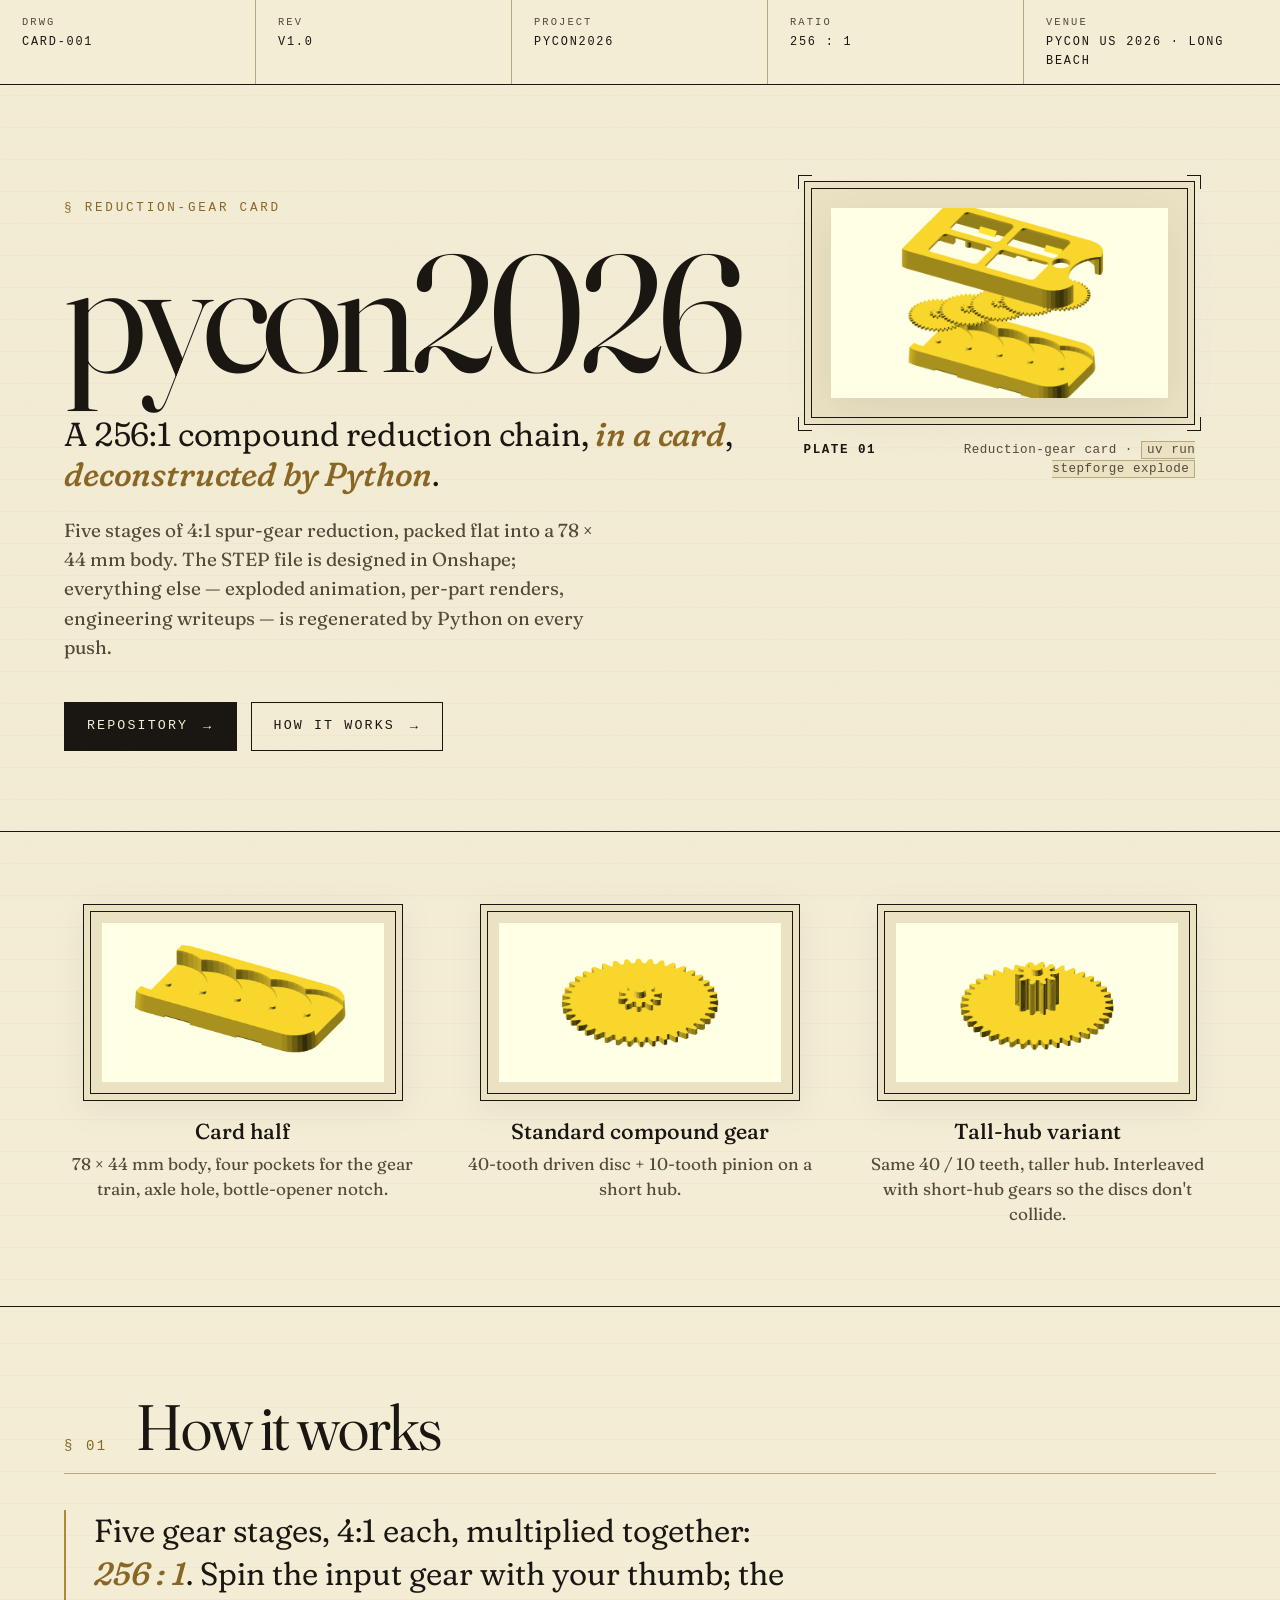
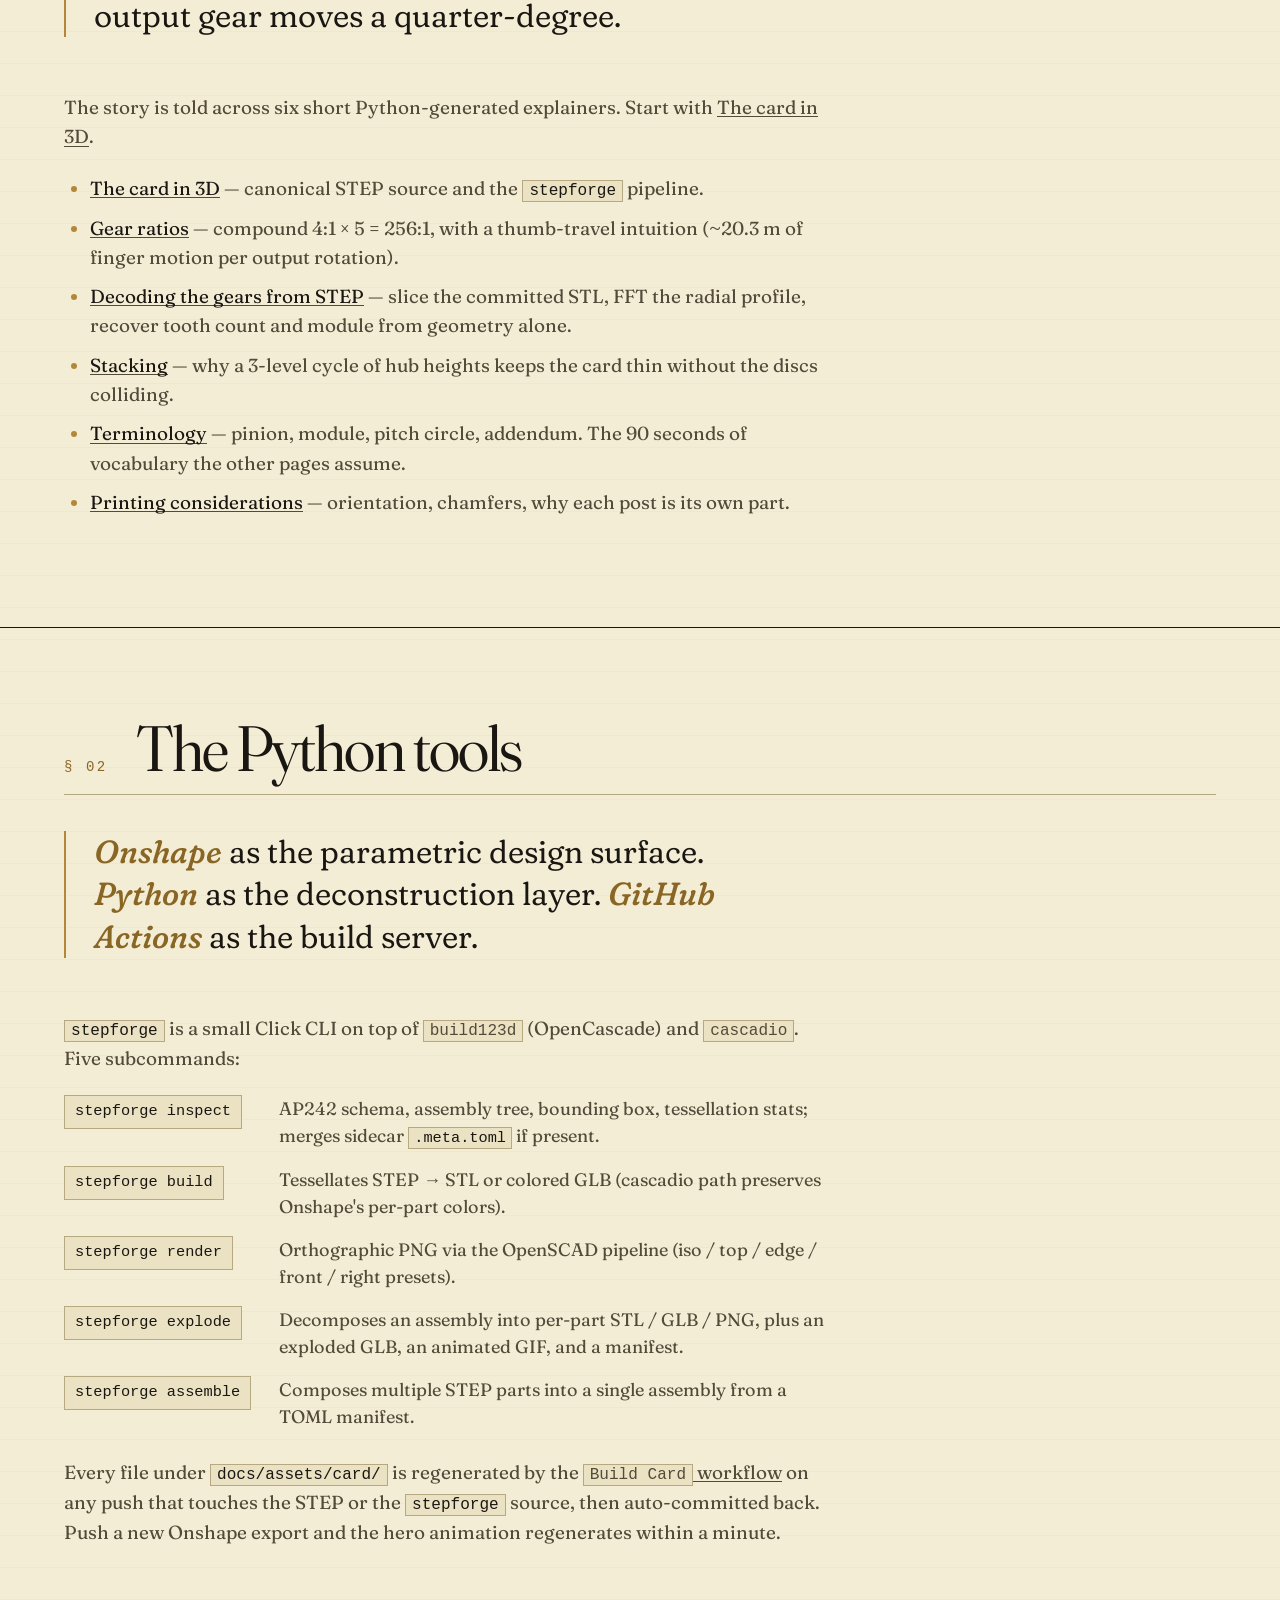
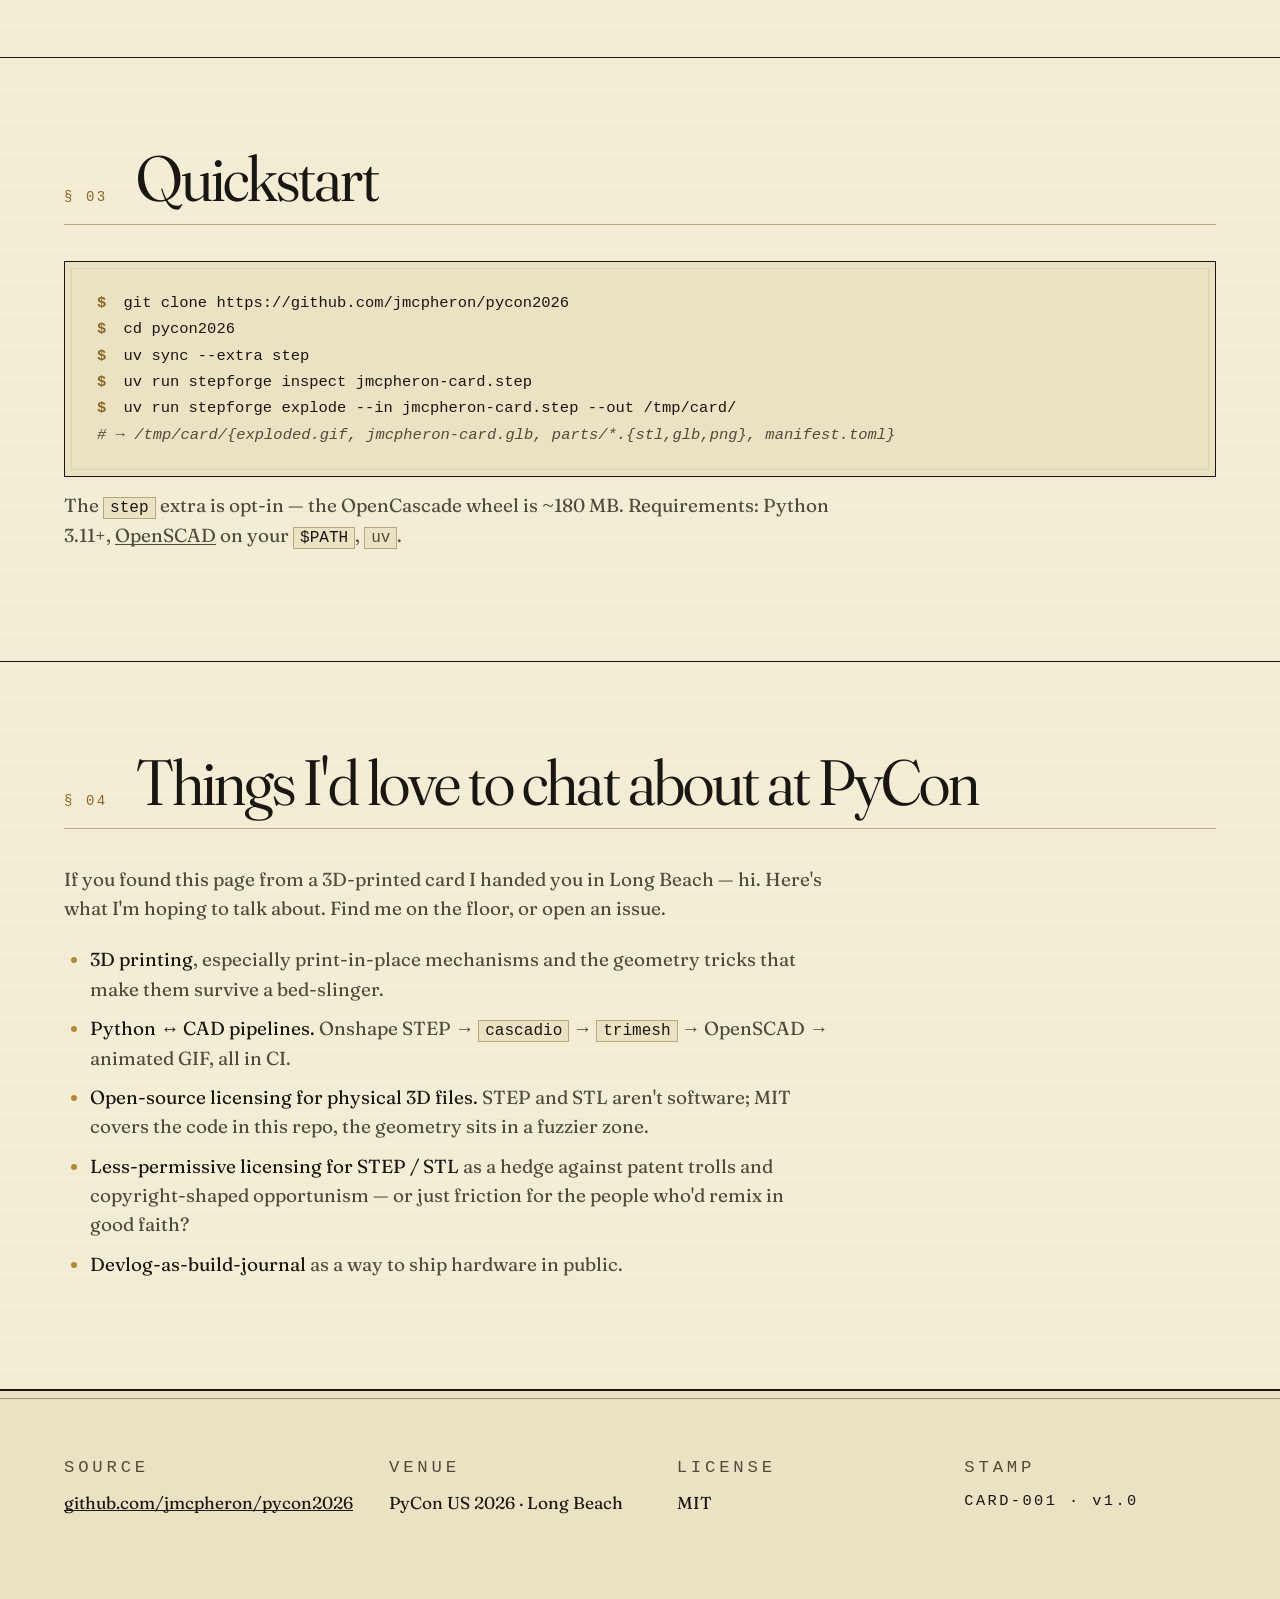
==== commit 3238731e: "docs(pages): overhaul the landing page to mirror the README The pages site had a "How it builds" but" ====
--- a/docs/index.html
+++ b/docs/index.html
@@ -37,9 +37,7 @@
         <p class="lede">Five stages of 4:1 spur-gear reduction, packed flat into a 78 × 44 mm body. The STEP file is designed in Onshape; everything else — exploded animation, per-part renders, engineering writeups — is regenerated by Python on every push.</p>
         <div class="hero-actions">
           <a href="https://github.com/jmcpheron/pycon2026" class="btn btn-primary">Repository</a>
-          <a href="explainers/" class="btn">Explainers</a>
-          <a href="devlog/" class="btn">Devlog</a>
-          <a href="#pipeline" class="btn">How it builds</a>
+          <a href="#how-it-works" class="btn">How it works</a>
         </div>
       </div>
 
@@ -58,81 +56,126 @@
       </figure>
     </section>
 
-    <section class="section" id="pipeline">
+    <section class="parts-row" aria-label="Components of the card">
+      <figure class="part">
+        <img src="assets/card/parts/Part_1.png" alt="Render of one of the two card halves — a 78 × 44 mm flat body with four square gear pockets, an axle hole, and a curved bottle-opener-style notch on the right.">
+        <figcaption>
+          <strong>Card half</strong>
+          <span>78 × 44 mm body, four pockets for the gear train, axle hole, bottle-opener notch.</span>
+        </figcaption>
+      </figure>
+      <figure class="part">
+        <img src="assets/card/parts/Spur_gear_40_teeth.png" alt="Render of a 40-tooth spur gear with a short 10-tooth pinion hub fused on top — the standard compound gear.">
+        <figcaption>
+          <strong>Standard compound gear</strong>
+          <span>40-tooth driven disc + 10-tooth pinion on a short hub.</span>
+        </figcaption>
+      </figure>
+      <figure class="part">
+        <img src="assets/card/parts/Spur_gear_40_teeth_4.png" alt="Render of a 40-tooth spur gear with a tall 10-tooth pinion hub — the tall-hub variant used in alternating stages of the compound chain.">
+        <figcaption>
+          <strong>Tall-hub variant</strong>
+          <span>Same 40 / 10 teeth, taller hub. Interleaved with short-hub gears so the discs don't collide.</span>
+        </figcaption>
+      </figure>
+    </section>
+
+    <section class="section" id="how-it-works">
       <header class="section-head">
         <span class="section-no">§ 01</span>
-        <h2>The pipeline</h2>
+        <h2>How it works</h2>
       </header>
 
       <p class="dropquote">
-        <em>Onshape</em> as the parametric design surface. <em>Python</em> as the deconstruction layer. <em>GitHub Actions</em> as the build server. The plate above is the artifact.
-      </p>
-
-      <pre class="code shell"><code><span class="prompt">$</span> uv run stepforge inspect jmcpheron-card.step
-<span class="c"># → AP242 schema, assembly tree, bounding box, tessellation stats</span>
-
-<span class="prompt">$</span> uv run stepforge explode --in jmcpheron-card.step --out docs/assets/card/
-<span class="c"># → parts/*.{stl,glb,png}, exploded.{glb,gif}, manifest.toml</span></code></pre>
-
-      <p class="prose">
-        Both commands run in CI via the
-        <a href="https://github.com/jmcpheron/pycon2026/actions/workflows/build-card.yml"><code>Build Card</code> workflow</a> —
-        Ubuntu runner, OpenSCAD installed from apt, <code>xvfb</code> for the headless GL context, then
-        <code>uv run stepforge …</code> drives both. The resulting GIF, GLB, and per-part PNGs are
-        committed back to the repo automatically, so what you see at the top of this page always
-        matches the source <code>jmcpheron-card.step</code>.
-      </p>
-
-      <p class="prose">
-        Push a new Onshape export and the hero animation regenerates within a minute. Fork the
-        repo, edit the STEP file, and the workflow rebuilds your version — no local
-        OpenCascade install required.
-      </p>
-    </section>
-
-    <section class="section" id="explainers">
+        Five gear stages, 4:1 each, multiplied together: <em>256 : 1</em>. Spin the input gear with your thumb; the output gear moves a quarter-degree.
+      </p>
+
+      <p class="prose">
+        The story is told across six short Python-generated explainers. Start with <a href="explainers/card-3d.md"><strong>The card in 3D</strong></a>.
+      </p>
+
+      <ul class="prose explainer-list">
+        <li><a href="explainers/card-3d.md"><strong>The card in 3D</strong></a> — canonical STEP source and the <code>stepforge</code> pipeline.</li>
+        <li><a href="explainers/gear-ratios.md"><strong>Gear ratios</strong></a> — compound 4:1 × 5 = 256:1, with a thumb-travel intuition (~20.3 m of finger motion per output rotation).</li>
+        <li><a href="explainers/decoding-gears.md"><strong>Decoding the gears from STEP</strong></a> — slice the committed STL, FFT the radial profile, recover tooth count and module from geometry alone.</li>
+        <li><a href="explainers/stacking.md"><strong>Stacking</strong></a> — why a 3-level cycle of hub heights keeps the card thin without the discs colliding.</li>
+        <li><a href="explainers/terminology.md"><strong>Terminology</strong></a> — pinion, module, pitch circle, addendum. The 90 seconds of vocabulary the other pages assume.</li>
+        <li><a href="explainers/printing.md"><strong>Printing considerations</strong></a> — orientation, chamfers, why each post is its own part.</li>
+      </ul>
+    </section>
+
+    <section class="section" id="python-tools">
       <header class="section-head">
         <span class="section-no">§ 02</span>
-        <h2>The explainers</h2>
+        <h2>The Python tools</h2>
       </header>
 
       <p class="dropquote">
-        The geometry doesn't carry its own design intent. <em>The Python does.</em>
-      </p>
-
-      <p class="prose">
-        Short, deterministic programs under <code>src/explainers/</code> produce the engineering
-        writeups for the card. The math, diagrams, and tables come from one canonical
-        <code>card.py</code> — change a number there, every page reflects it on the next build.
-      </p>
-
-      <ul class="prose">
-        <li><a href="explainers/card-3d.md"><strong>The card in 3D</strong></a> — canonical STEP source and the <code>stepforge</code> pipeline.</li>
-        <li><a href="explainers/gear-ratios.md"><strong>Gear ratios</strong></a> — compound 4:1 × 5 = 256:1, with a thumb-travel intuition.</li>
-        <li><a href="explainers/decoding-gears.md"><strong>Decoding the gears from STEP</strong></a> — FFT the radial profile of an STL slice to recover tooth count and module from geometry alone.</li>
-        <li><a href="explainers/stacking.md"><strong>Stacking</strong></a> — why a 3-level cycle of hub heights keeps the card thin.</li>
-        <li><a href="explainers/terminology.md"><strong>Terminology</strong></a> — pinion, module, pitch circle, addendum.</li>
-        <li><a href="explainers/printing.md"><strong>Printing considerations</strong></a> — orientation, chamfers, separate posts.</li>
-      </ul>
+        <em>Onshape</em> as the parametric design surface. <em>Python</em> as the deconstruction layer. <em>GitHub Actions</em> as the build server.
+      </p>
+
+      <p class="prose">
+        <code>stepforge</code> is a small Click CLI on top of <a href="https://github.com/gumyr/build123d"><code>build123d</code></a> (OpenCascade) and <a href="https://github.com/trimesh/cascadio"><code>cascadio</code></a>. Five subcommands:
+      </p>
+
+      <dl class="cmd-list">
+        <dt><code>stepforge inspect</code></dt>
+        <dd>AP242 schema, assembly tree, bounding box, tessellation stats; merges sidecar <code>.meta.toml</code> if present.</dd>
+
+        <dt><code>stepforge build</code></dt>
+        <dd>Tessellates STEP → STL or <strong>colored GLB</strong> (cascadio path preserves Onshape's per-part colors).</dd>
+
+        <dt><code>stepforge render</code></dt>
+        <dd>Orthographic PNG via the OpenSCAD pipeline (iso / top / edge / front / right presets).</dd>
+
+        <dt><code>stepforge explode</code></dt>
+        <dd>Decomposes an assembly into per-part STL / GLB / PNG, plus an exploded GLB, an animated GIF, and a manifest.</dd>
+
+        <dt><code>stepforge assemble</code></dt>
+        <dd>Composes multiple STEP parts into a single assembly from a TOML manifest.</dd>
+      </dl>
+
+      <p class="prose">
+        Every file under <code>docs/assets/card/</code> is regenerated by the
+        <a href="https://github.com/jmcpheron/pycon2026/actions/workflows/build-card.yml"><code>Build Card</code> workflow</a>
+        on any push that touches the STEP or the <code>stepforge</code> source, then auto-committed back. Push a new Onshape export and the hero animation regenerates within a minute.
+      </p>
+    </section>
+
+    <section class="section" id="quickstart">
+      <header class="section-head">
+        <span class="section-no">§ 03</span>
+        <h2>Quickstart</h2>
+      </header>
+
+      <pre class="code shell"><code><span class="prompt">$</span> git clone https://github.com/jmcpheron/pycon2026
+<span class="prompt">$</span> cd pycon2026
+<span class="prompt">$</span> uv sync --extra step
+<span class="prompt">$</span> uv run stepforge inspect jmcpheron-card.step
+<span class="prompt">$</span> uv run stepforge explode --in jmcpheron-card.step --out /tmp/card/
+<span class="c"># → /tmp/card/{exploded.gif, jmcpheron-card.glb, parts/*.{stl,glb,png}, manifest.toml}</span></code></pre>
+
+      <p class="prose">
+        The <code>step</code> extra is opt-in — the OpenCascade wheel is ~180 MB. Requirements: Python 3.11+, <a href="https://openscad.org/">OpenSCAD</a> on your <code>$PATH</code>, <a href="https://docs.astral.sh/uv/"><code>uv</code></a>.
+      </p>
     </section>
 
     <section class="section" id="chat">
       <header class="section-head">
-        <span class="section-no">§ 03</span>
+        <span class="section-no">§ 04</span>
         <h2>Things I'd love to chat about at PyCon</h2>
       </header>
 
       <p class="prose">
-        If you found this page from a 3D-printed card I handed you in Long Beach — hi. Here's
-        what I'm hoping to talk about. Find me on the floor, or open an issue.
-      </p>
-
-      <ul class="prose">
-        <li><strong>3D printing</strong>, especially print-in-place mechanisms.</li>
+        If you found this page from a 3D-printed card I handed you in Long Beach — hi. Here's what I'm hoping to talk about. Find me on the floor, or open an issue.
+      </p>
+
+      <ul class="prose chat-list">
+        <li><strong>3D printing</strong>, especially print-in-place mechanisms and the geometry tricks that make them survive a bed-slinger.</li>
         <li><strong>Python ↔ CAD pipelines.</strong> Onshape STEP → <code>cascadio</code> → <code>trimesh</code> → OpenSCAD → animated GIF, all in CI.</li>
-        <li><strong>Open-source licensing for physical 3D files.</strong> STEP and STL aren't software; MIT covers the code, the geometry sits in a fuzzier zone.</li>
-        <li><strong>Less-permissive licensing for STEP/STL</strong> as a hedge against patent trolls and copyright-shaped opportunism — or just friction for the people who'd remix in good faith?</li>
-        <li><strong>Devlog-as-build-journal</strong> as a way to ship hardware in public. Mine is at <a href="devlog/"><code>docs/devlog/</code></a>.</li>
+        <li><strong>Open-source licensing for physical 3D files.</strong> STEP and STL aren't software; MIT covers the code in this repo, the geometry sits in a fuzzier zone.</li>
+        <li><strong>Less-permissive licensing for STEP / STL</strong> as a hedge against patent trolls and copyright-shaped opportunism — or just friction for the people who'd remix in good faith?</li>
+        <li><strong>Devlog-as-build-journal</strong> as a way to ship hardware in public.</li>
       </ul>
     </section>
 
--- a/docs/assets/styles.css
+++ b/docs/assets/styles.css
@@ -26,6 +26,10 @@
   text-size-adjust: 100%;
 }
 
+html, body {
+  overflow-x: hidden;
+}
+
 body, h1, h2, h3, p, figure, ul, pre, blockquote {
   margin: 0;
 }
@@ -157,21 +161,23 @@
 
 .hero h1 {
   font-family: var(--serif);
-  font-size: clamp(4.5rem, 13vw, 10.5rem);
+  font-size: clamp(2.75rem, 13vw, 10.5rem);
   font-variation-settings: "opsz" 144, "SOFT" 0, "wght" 380;
   line-height: 0.85;
   letter-spacing: -0.045em;
   margin-bottom: 32px;
+  overflow-wrap: break-word;
   animation: rise 760ms cubic-bezier(.2,.8,.2,1) both;
 }
 
 .tagline {
   font-family: var(--serif);
-  font-size: clamp(1.5rem, 2.6vw, 2.1rem);
+  font-size: clamp(1.25rem, 2.6vw, 2.1rem);
   font-variation-settings: "opsz" 36, "SOFT" 100, "wght" 360;
   line-height: 1.2;
   letter-spacing: -0.005em;
   margin-bottom: 22px;
+  overflow-wrap: break-word;
   animation: rise 760ms 80ms cubic-bezier(.2,.8,.2,1) both;
 }
 .tagline em {
@@ -185,11 +191,13 @@
   color: var(--ink-mid);
   max-width: 46ch;
   margin-bottom: 40px;
+  overflow-wrap: break-word;
   animation: rise 760ms 160ms cubic-bezier(.2,.8,.2,1) both;
 }
 
 .hero-actions {
   display: flex;
+  flex-wrap: wrap;
   gap: 14px;
   animation: rise 760ms 240ms cubic-bezier(.2,.8,.2,1) both;
 }
@@ -207,6 +215,7 @@
   display: inline-flex;
   align-items: center;
   gap: 12px;
+  white-space: nowrap;
   transition: background .2s, color .2s, border-color .2s, transform .2s;
   cursor: pointer;
 }
@@ -292,6 +301,94 @@
     padding: 64px 28px 56px;
     gap: 48px;
   }
+}
+
+@media (max-width: 480px) {
+  .hero {
+    padding: 48px 18px 40px;
+    gap: 36px;
+  }
+  .hero-text { padding-top: 4px; }
+  .hero h1 { margin-bottom: 22px; }
+  .lede { margin-bottom: 28px; }
+  .plate-frame { padding: 16px; }
+  .plate-frame img { filter: none; }
+  .plate figcaption {
+    flex-direction: column;
+    gap: 6px;
+    font-size: 0.66rem;
+  }
+  .plate-desc { text-align: left; }
+}
+
+/* ─── parts row (below the hero) ──────────────────────────────── */
+
+.parts-row {
+  padding: 72px 64px 80px;
+  border-bottom: 1.5px solid var(--ink);
+  display: grid;
+  grid-template-columns: repeat(3, 1fr);
+  gap: 40px;
+}
+
+.parts-row .part {
+  margin: 0;
+  display: flex;
+  flex-direction: column;
+  align-items: center;
+  text-align: center;
+  gap: 14px;
+}
+
+.parts-row .part img {
+  display: block;
+  width: 100%;
+  max-width: 320px;
+  height: auto;
+  background: var(--paper-deep);
+  border: 1.4px solid var(--ink);
+  outline: 1px solid var(--ink);
+  outline-offset: -8px;
+  padding: 18px;
+  filter: drop-shadow(0 8px 16px rgba(36, 25, 8, 0.06));
+}
+
+.parts-row figcaption {
+  display: flex;
+  flex-direction: column;
+  gap: 4px;
+  max-width: 32ch;
+}
+
+.parts-row figcaption strong {
+  font-family: var(--serif);
+  font-size: 1.2rem;
+  font-variation-settings: "opsz" 24, "SOFT" 60, "wght" 480;
+  color: var(--ink);
+}
+
+.parts-row figcaption span {
+  font-family: var(--serif);
+  font-size: 0.95rem;
+  color: var(--ink-mid);
+  line-height: 1.45;
+}
+
+@media (max-width: 900px) {
+  .parts-row {
+    grid-template-columns: 1fr;
+    padding: 56px 28px 64px;
+    gap: 36px;
+  }
+  .parts-row .part img { max-width: 280px; }
+}
+
+@media (max-width: 480px) {
+  .parts-row {
+    padding: 44px 18px 52px;
+    gap: 32px;
+  }
+  .parts-row .part img { max-width: 240px; padding: 14px; }
 }
 
 /* ─── sections ────────────────────────────────────────────────── */
@@ -360,9 +457,90 @@
 }
 .prose a code { color: inherit; }
 
+ul.prose, ol.prose {
+  padding-left: 1.4em;
+}
+ul.prose li, ol.prose li {
+  margin-bottom: 10px;
+}
+ul.prose li::marker {
+  color: var(--gold);
+}
+
+.explainer-list strong,
+.chat-list strong {
+  color: var(--ink);
+  font-weight: 500;
+}
+
+/* ─── command list (definition list for CLI subcommands) ──────── */
+
+.cmd-list {
+  display: grid;
+  grid-template-columns: max-content 1fr;
+  column-gap: 28px;
+  row-gap: 16px;
+  max-width: var(--measure);
+  margin: 0 0 28px;
+  padding: 0;
+}
+
+.cmd-list dt {
+  font-family: var(--mono);
+  font-size: 0.85rem;
+  color: var(--ink);
+  background: var(--paper-deep);
+  border: 1px solid var(--rule);
+  padding: 4px 10px;
+  justify-self: start;
+  align-self: start;
+  white-space: nowrap;
+}
+
+.cmd-list dd {
+  margin: 0;
+  font-size: 1rem;
+  color: var(--ink-mid);
+  line-height: 1.5;
+  align-self: center;
+}
+
+.cmd-list dd code {
+  font-family: var(--mono);
+  font-size: 0.85em;
+  background: var(--paper-deep);
+  padding: 1px 5px;
+  border: 1px solid var(--rule);
+  color: var(--ink);
+}
+
+@media (max-width: 600px) {
+  .cmd-list {
+    grid-template-columns: 1fr;
+    row-gap: 6px;
+  }
+  .cmd-list dt {
+    justify-self: start;
+    margin-top: 14px;
+  }
+  .cmd-list dt:first-of-type { margin-top: 0; }
+  .cmd-list dd { padding-left: 4px; }
+}
+
 @media (max-width: 760px) {
   .section { padding: 64px 28px; }
   .section-head { gap: 18px; flex-wrap: wrap; }
+}
+
+@media (max-width: 480px) {
+  .section { padding: 48px 18px; }
+  .section-head { gap: 10px; margin-bottom: 28px; }
+  .dropquote {
+    padding-left: 18px;
+    margin-bottom: 36px;
+  }
+  .code { padding: 18px 18px; font-size: 0.8rem; }
+  .prose { font-size: 1rem; }
 }
 
 /* ─── architecture diagram ────────────────────────────────────── */
@@ -553,6 +731,11 @@
   }
 }
 
+@media (max-width: 480px) {
+  .signoff { padding: 40px 18px 56px; }
+  .signoff-grid { gap: 22px; }
+}
+
 /* ─── motion ──────────────────────────────────────────────────── */
 
 @keyframes rise {
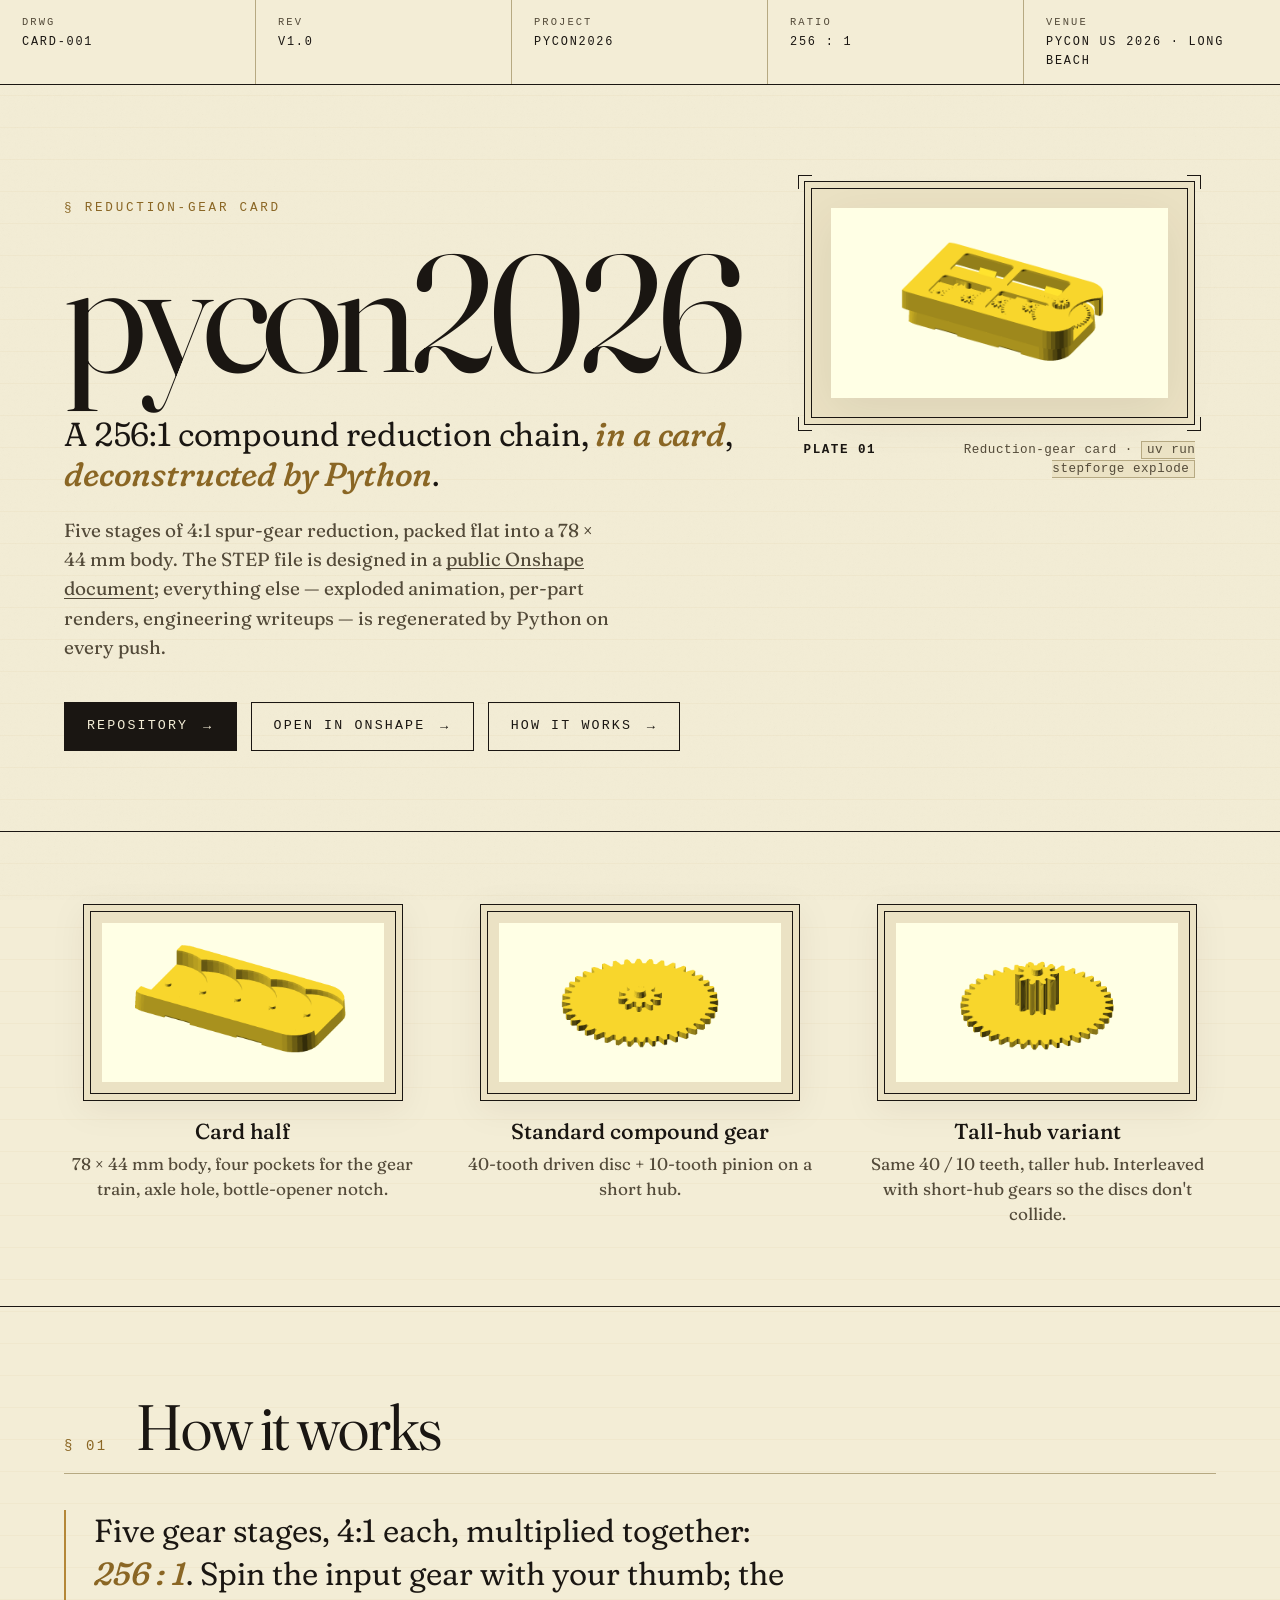
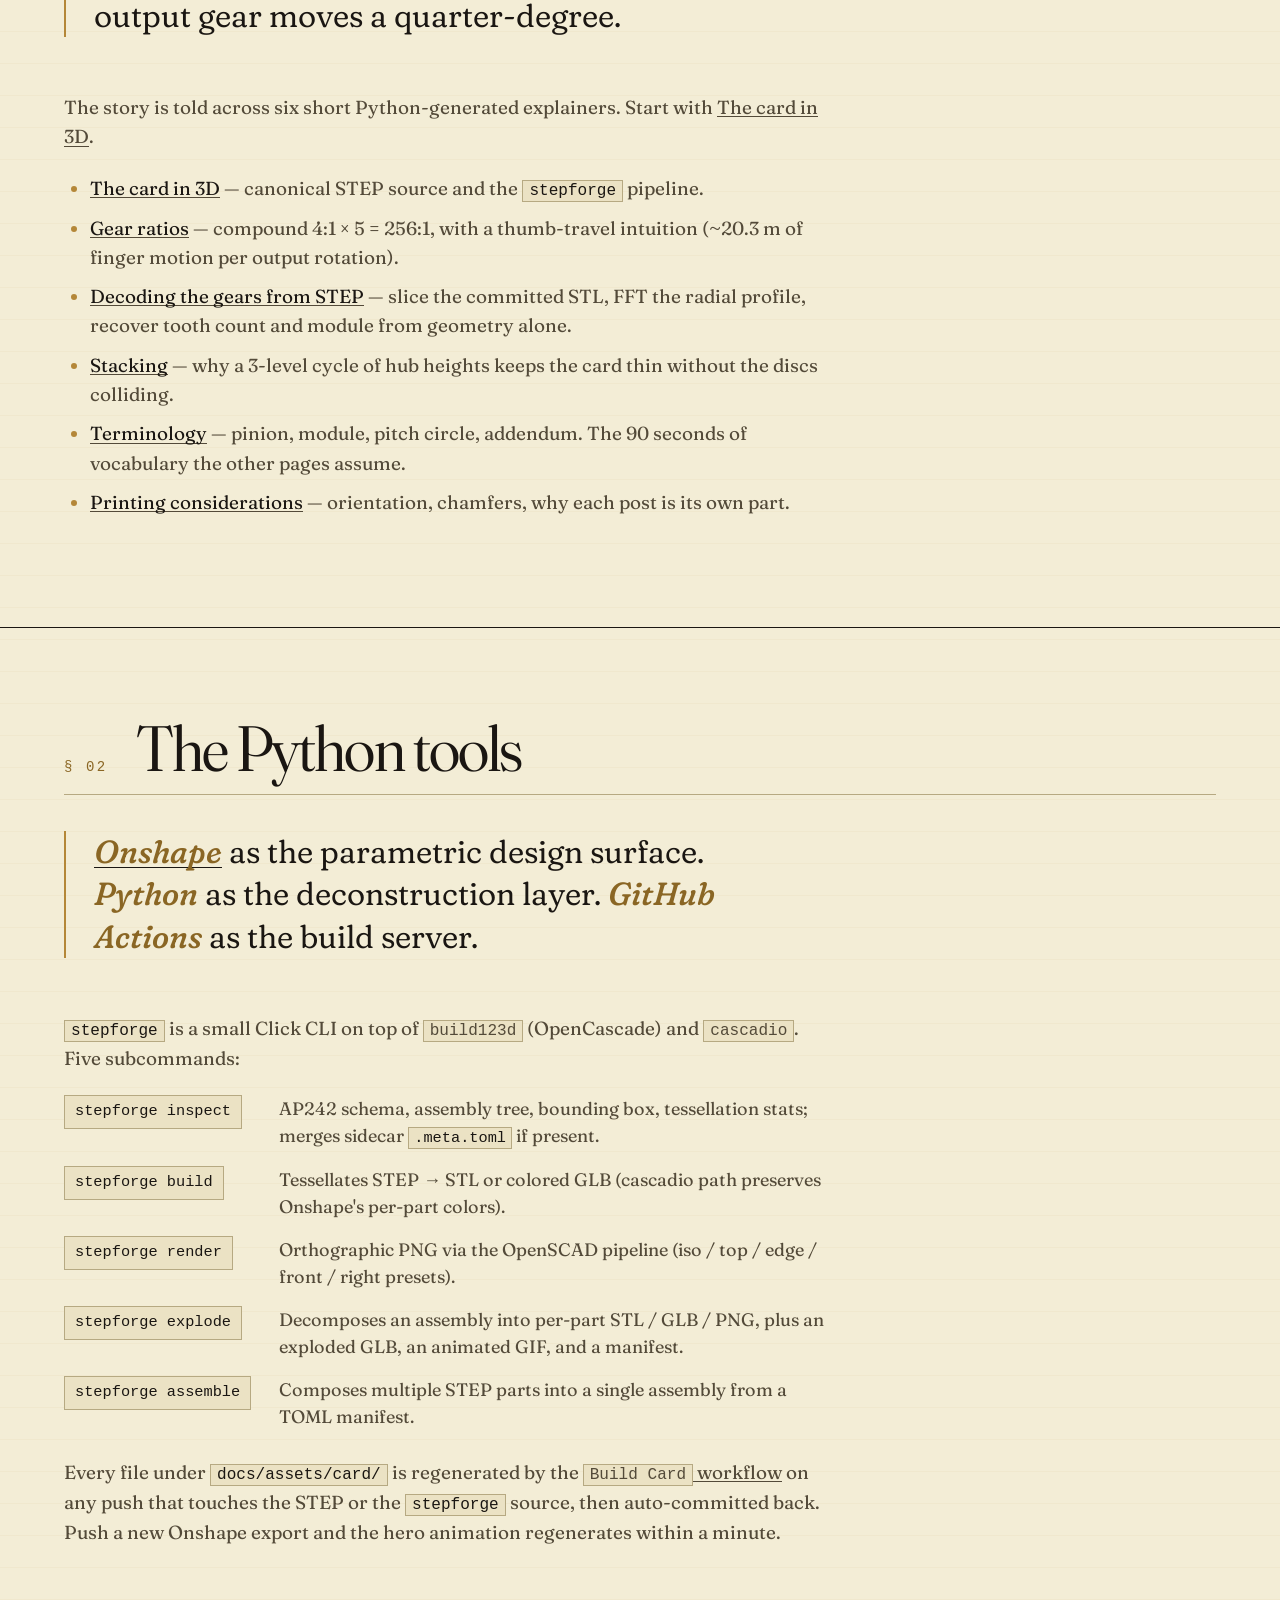
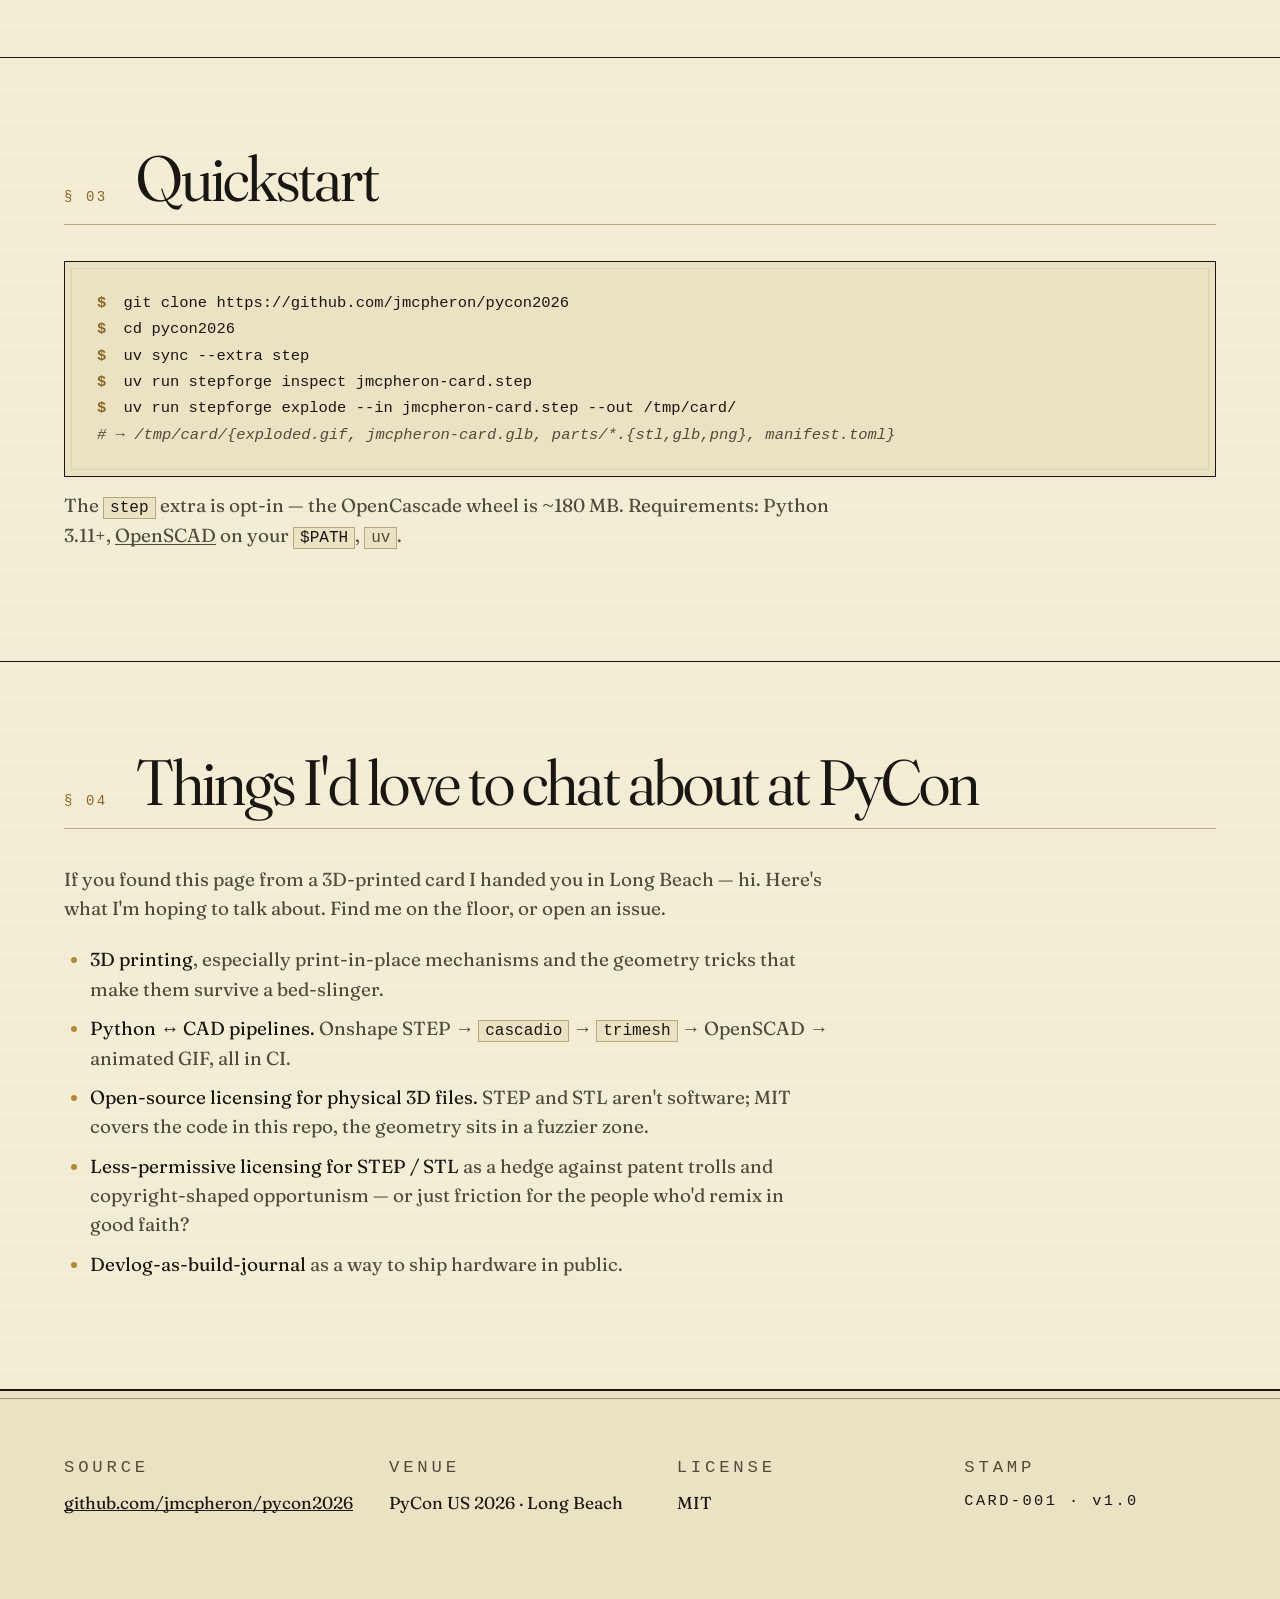
==== commit a4799192: "docs: link the public Onshape source document Onshape file is public on a free account, so anyone sc" ====
--- a/docs/index.html
+++ b/docs/index.html
@@ -34,9 +34,10 @@
         <p class="kicker">§ Reduction-gear card</p>
         <h1>pycon2026</h1>
         <p class="tagline">A 256:1 compound reduction chain, <em>in a card</em>, <em>deconstructed by Python</em>.</p>
-        <p class="lede">Five stages of 4:1 spur-gear reduction, packed flat into a 78 × 44 mm body. The STEP file is designed in Onshape; everything else — exploded animation, per-part renders, engineering writeups — is regenerated by Python on every push.</p>
+        <p class="lede">Five stages of 4:1 spur-gear reduction, packed flat into a 78 × 44 mm body. The STEP file is designed in a <a href="https://cad.onshape.com/documents/786fefdef357fb6860b54650/w/33fb9222a6752311e4f08c8b/e/da99fedbaeebf1422d4cb0d3">public Onshape document</a>; everything else — exploded animation, per-part renders, engineering writeups — is regenerated by Python on every push.</p>
         <div class="hero-actions">
           <a href="https://github.com/jmcpheron/pycon2026" class="btn btn-primary">Repository</a>
+          <a href="https://cad.onshape.com/documents/786fefdef357fb6860b54650/w/33fb9222a6752311e4f08c8b/e/da99fedbaeebf1422d4cb0d3" class="btn">Open in Onshape</a>
           <a href="#how-it-works" class="btn">How it works</a>
         </div>
       </div>
@@ -111,7 +112,7 @@
       </header>
 
       <p class="dropquote">
-        <em>Onshape</em> as the parametric design surface. <em>Python</em> as the deconstruction layer. <em>GitHub Actions</em> as the build server.
+        <a href="https://cad.onshape.com/documents/786fefdef357fb6860b54650/w/33fb9222a6752311e4f08c8b/e/da99fedbaeebf1422d4cb0d3"><em>Onshape</em></a> as the parametric design surface. <em>Python</em> as the deconstruction layer. <em>GitHub Actions</em> as the build server.
       </p>
 
       <p class="prose">
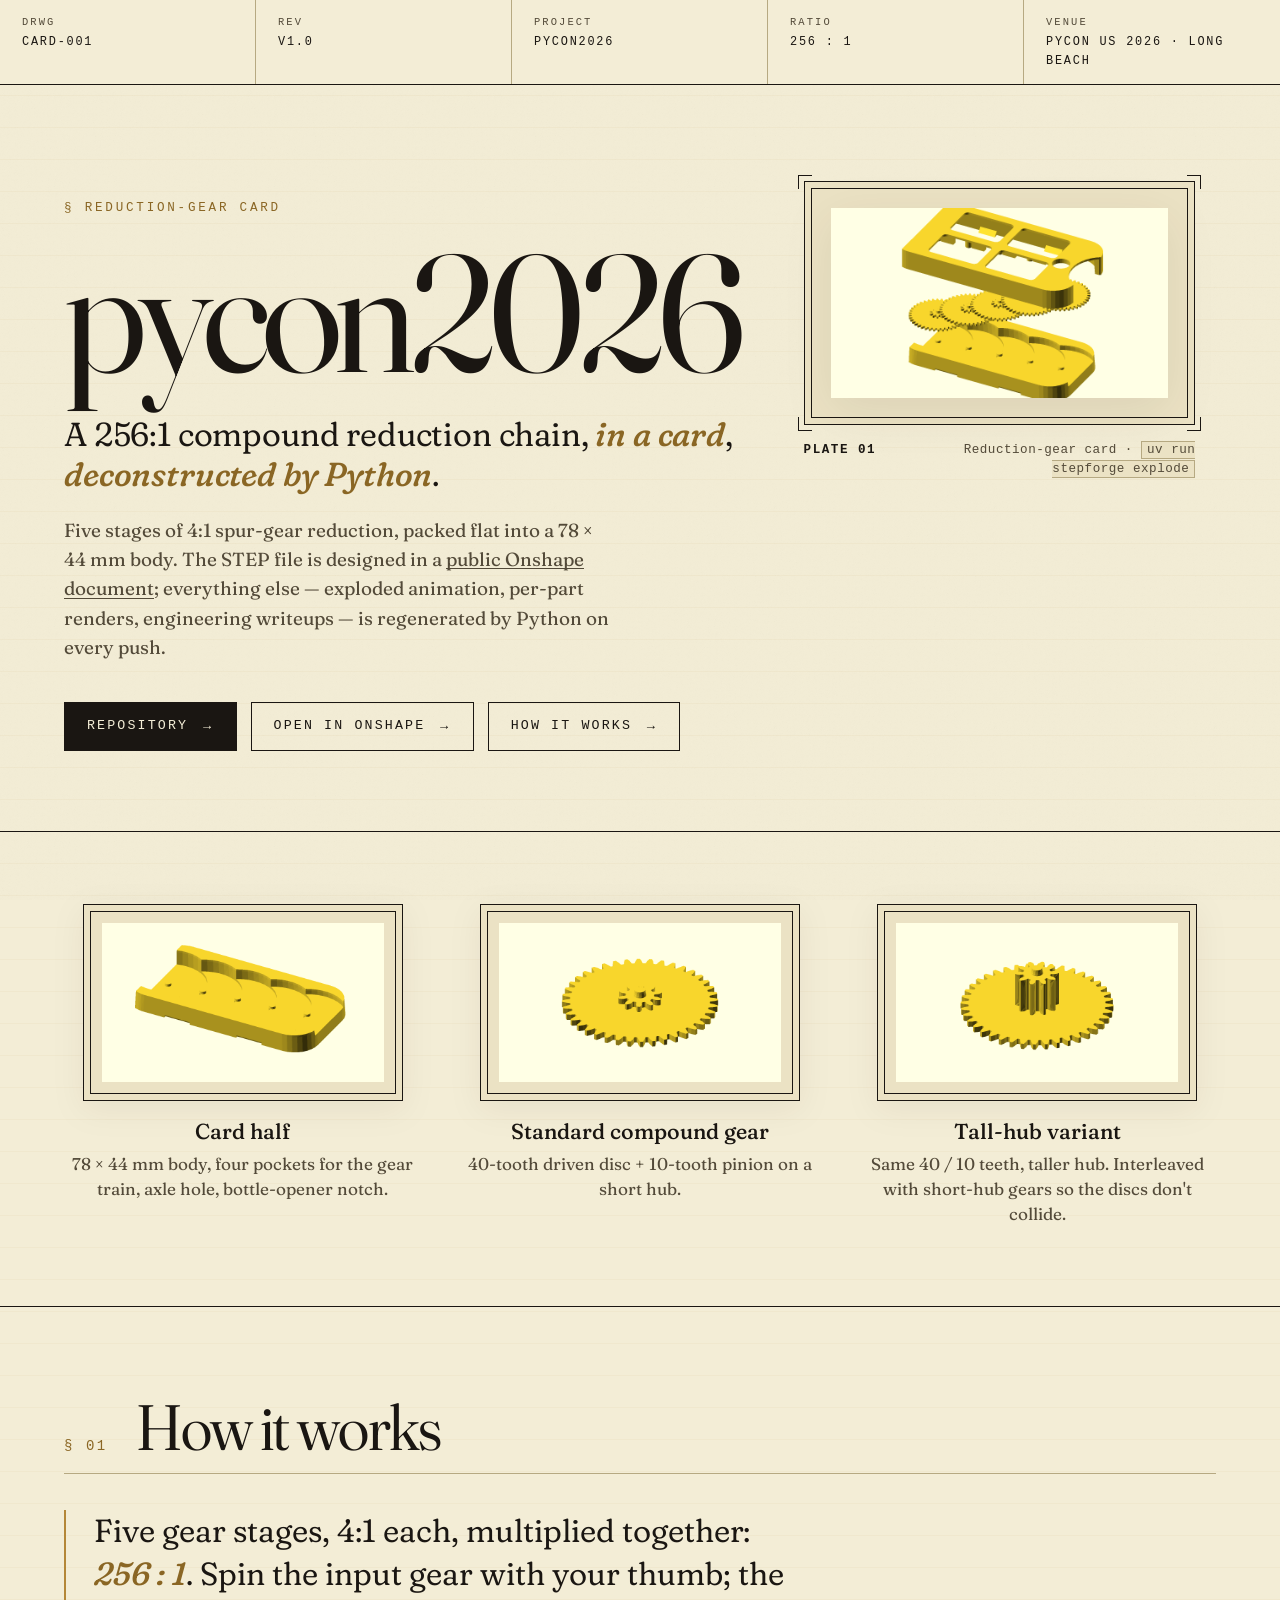
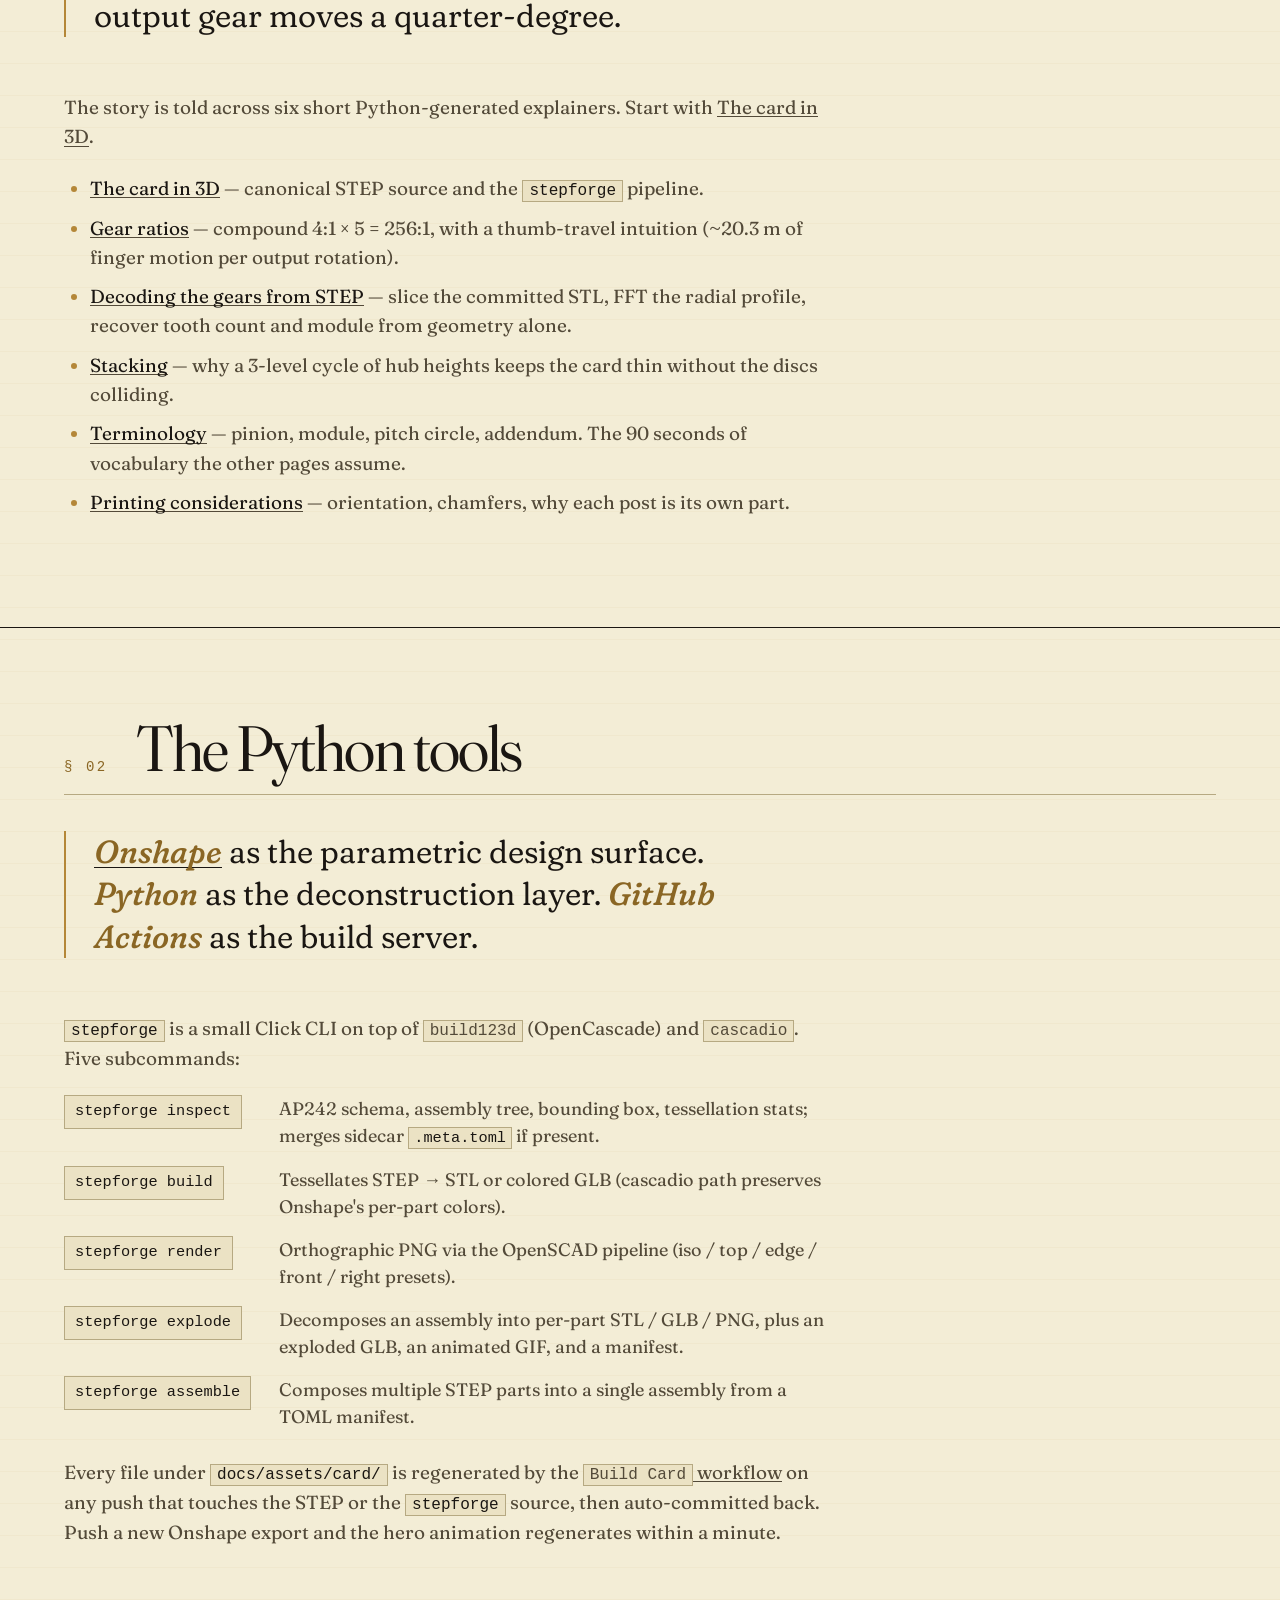
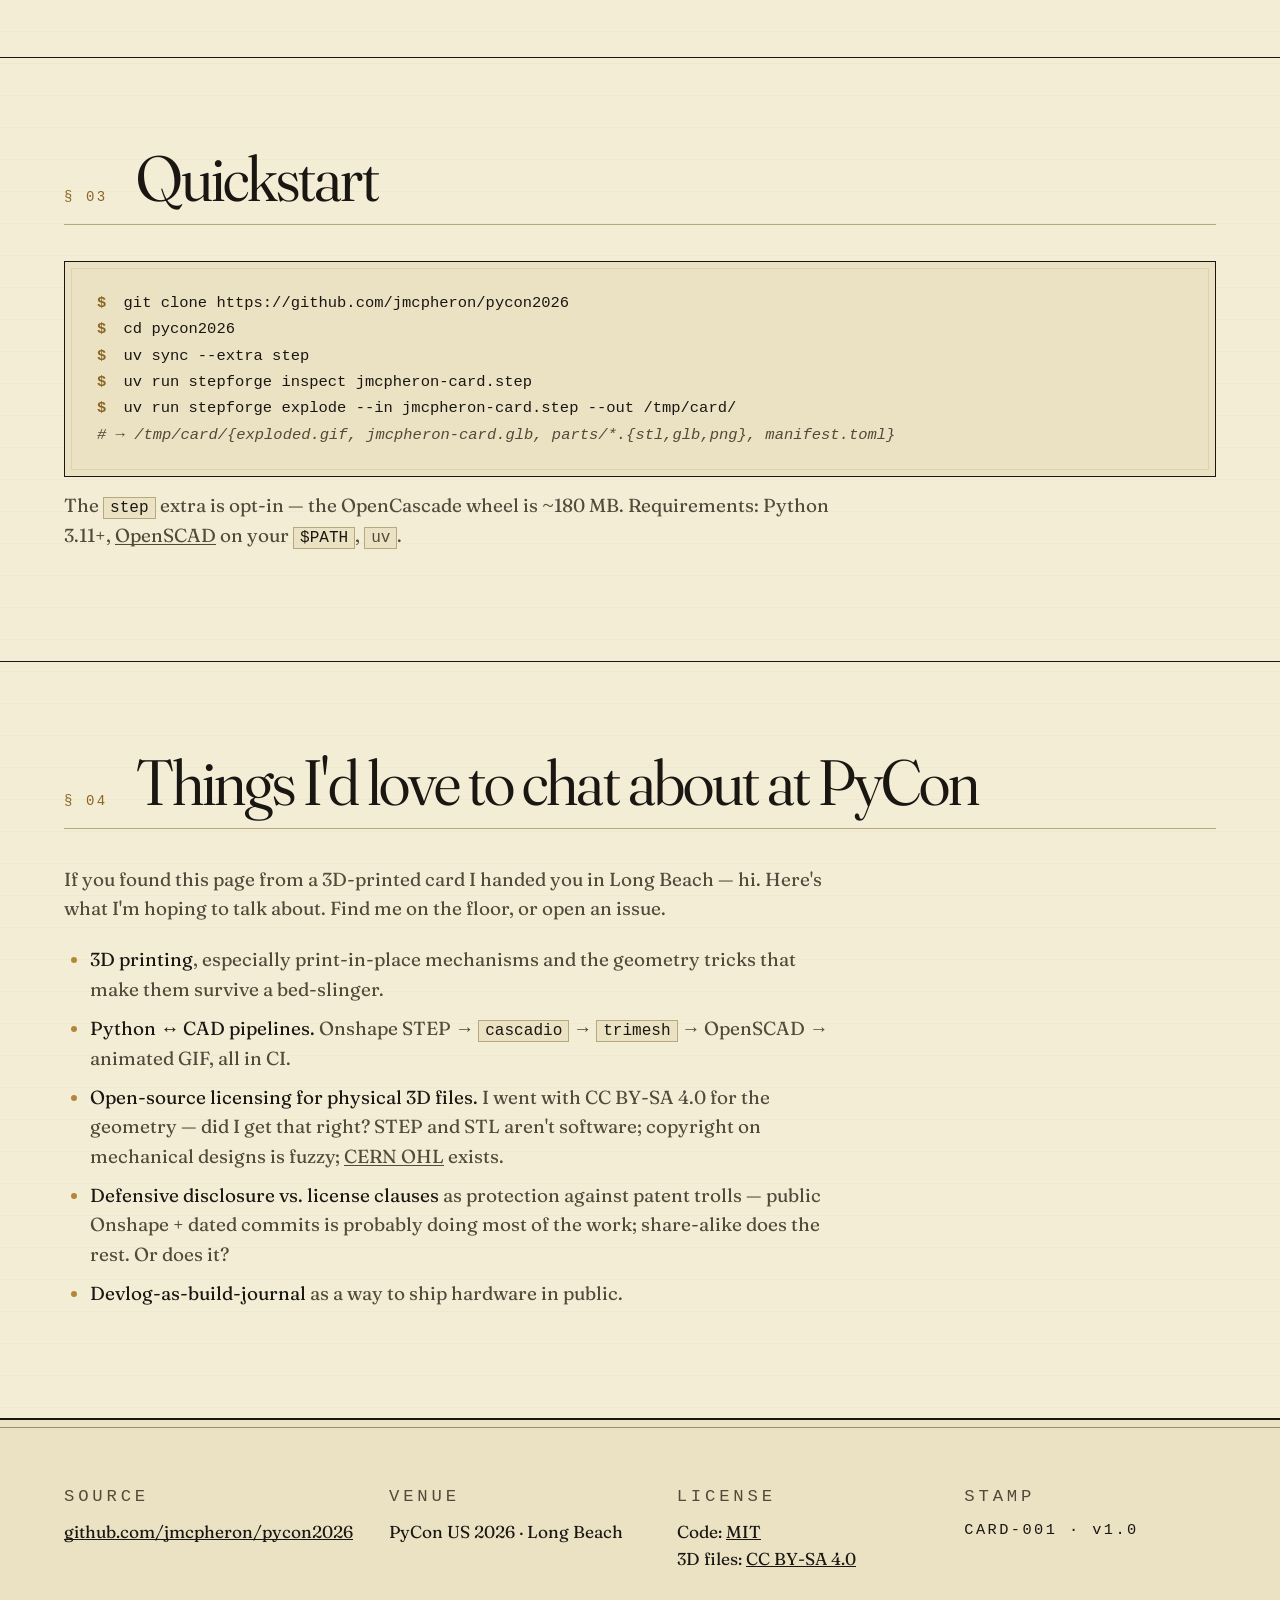
==== commit 9e692205: "docs: dual-license — MIT for code, CC BY-SA 4.0 for 3D files Splits the licensing in two so the code" ====
--- a/docs/index.html
+++ b/docs/index.html
@@ -174,8 +174,8 @@
       <ul class="prose chat-list">
         <li><strong>3D printing</strong>, especially print-in-place mechanisms and the geometry tricks that make them survive a bed-slinger.</li>
         <li><strong>Python ↔ CAD pipelines.</strong> Onshape STEP → <code>cascadio</code> → <code>trimesh</code> → OpenSCAD → animated GIF, all in CI.</li>
-        <li><strong>Open-source licensing for physical 3D files.</strong> STEP and STL aren't software; MIT covers the code in this repo, the geometry sits in a fuzzier zone.</li>
-        <li><strong>Less-permissive licensing for STEP / STL</strong> as a hedge against patent trolls and copyright-shaped opportunism — or just friction for the people who'd remix in good faith?</li>
+        <li><strong>Open-source licensing for physical 3D files.</strong> I went with CC BY-SA 4.0 for the geometry — did I get that right? STEP and STL aren't software; copyright on mechanical designs is fuzzy; <a href="https://ohwr.org/cern_ohl_s_v2.pdf">CERN OHL</a> exists.</li>
+        <li><strong>Defensive disclosure vs. license clauses</strong> as protection against patent trolls — public Onshape + dated commits is probably doing most of the work; share-alike does the rest. Or does it?</li>
         <li><strong>Devlog-as-build-journal</strong> as a way to ship hardware in public.</li>
       </ul>
     </section>
@@ -194,7 +194,7 @@
       </div>
       <div>
         <p class="kicker">License</p>
-        <p>MIT</p>
+        <p>Code: <a href="https://github.com/jmcpheron/pycon2026/blob/main/LICENSE">MIT</a><br>3D files: <a href="https://github.com/jmcpheron/pycon2026/blob/main/LICENSE-3D-FILES">CC BY-SA 4.0</a></p>
       </div>
       <div>
         <p class="kicker">Stamp</p>
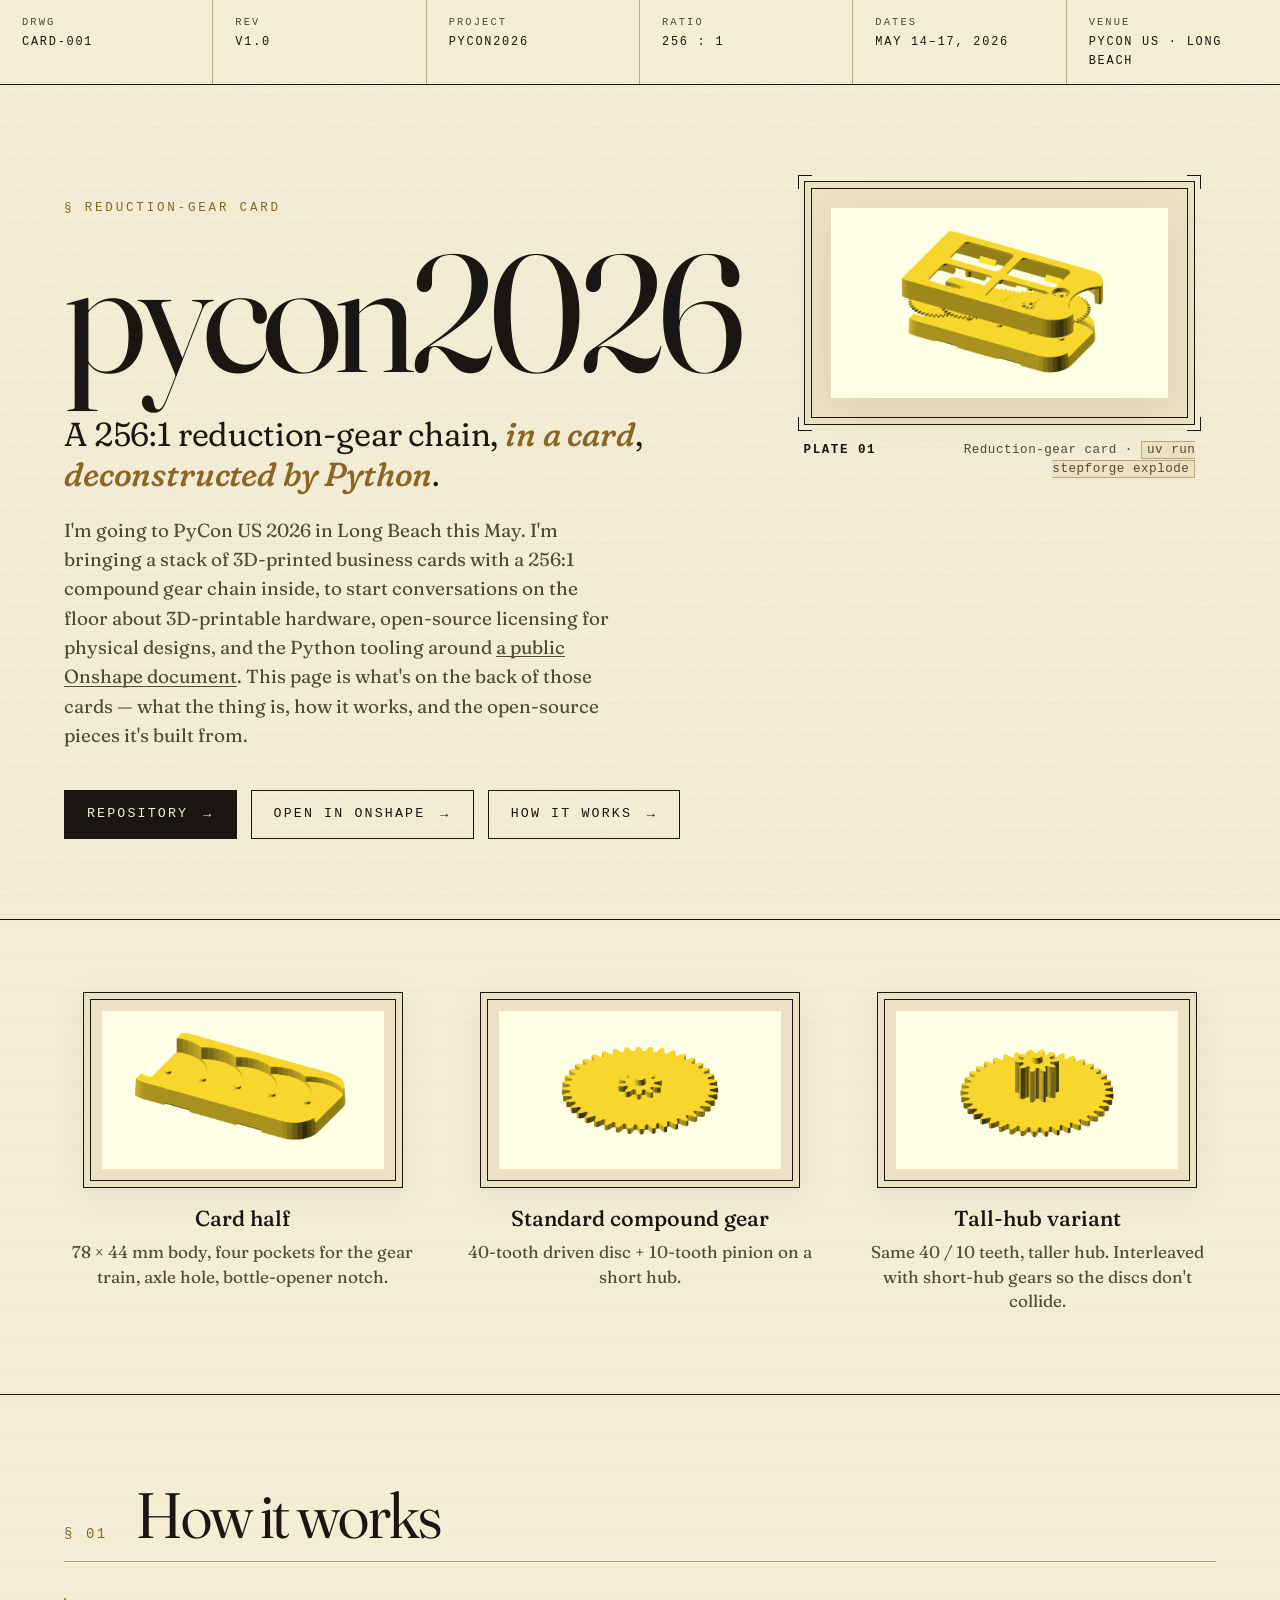
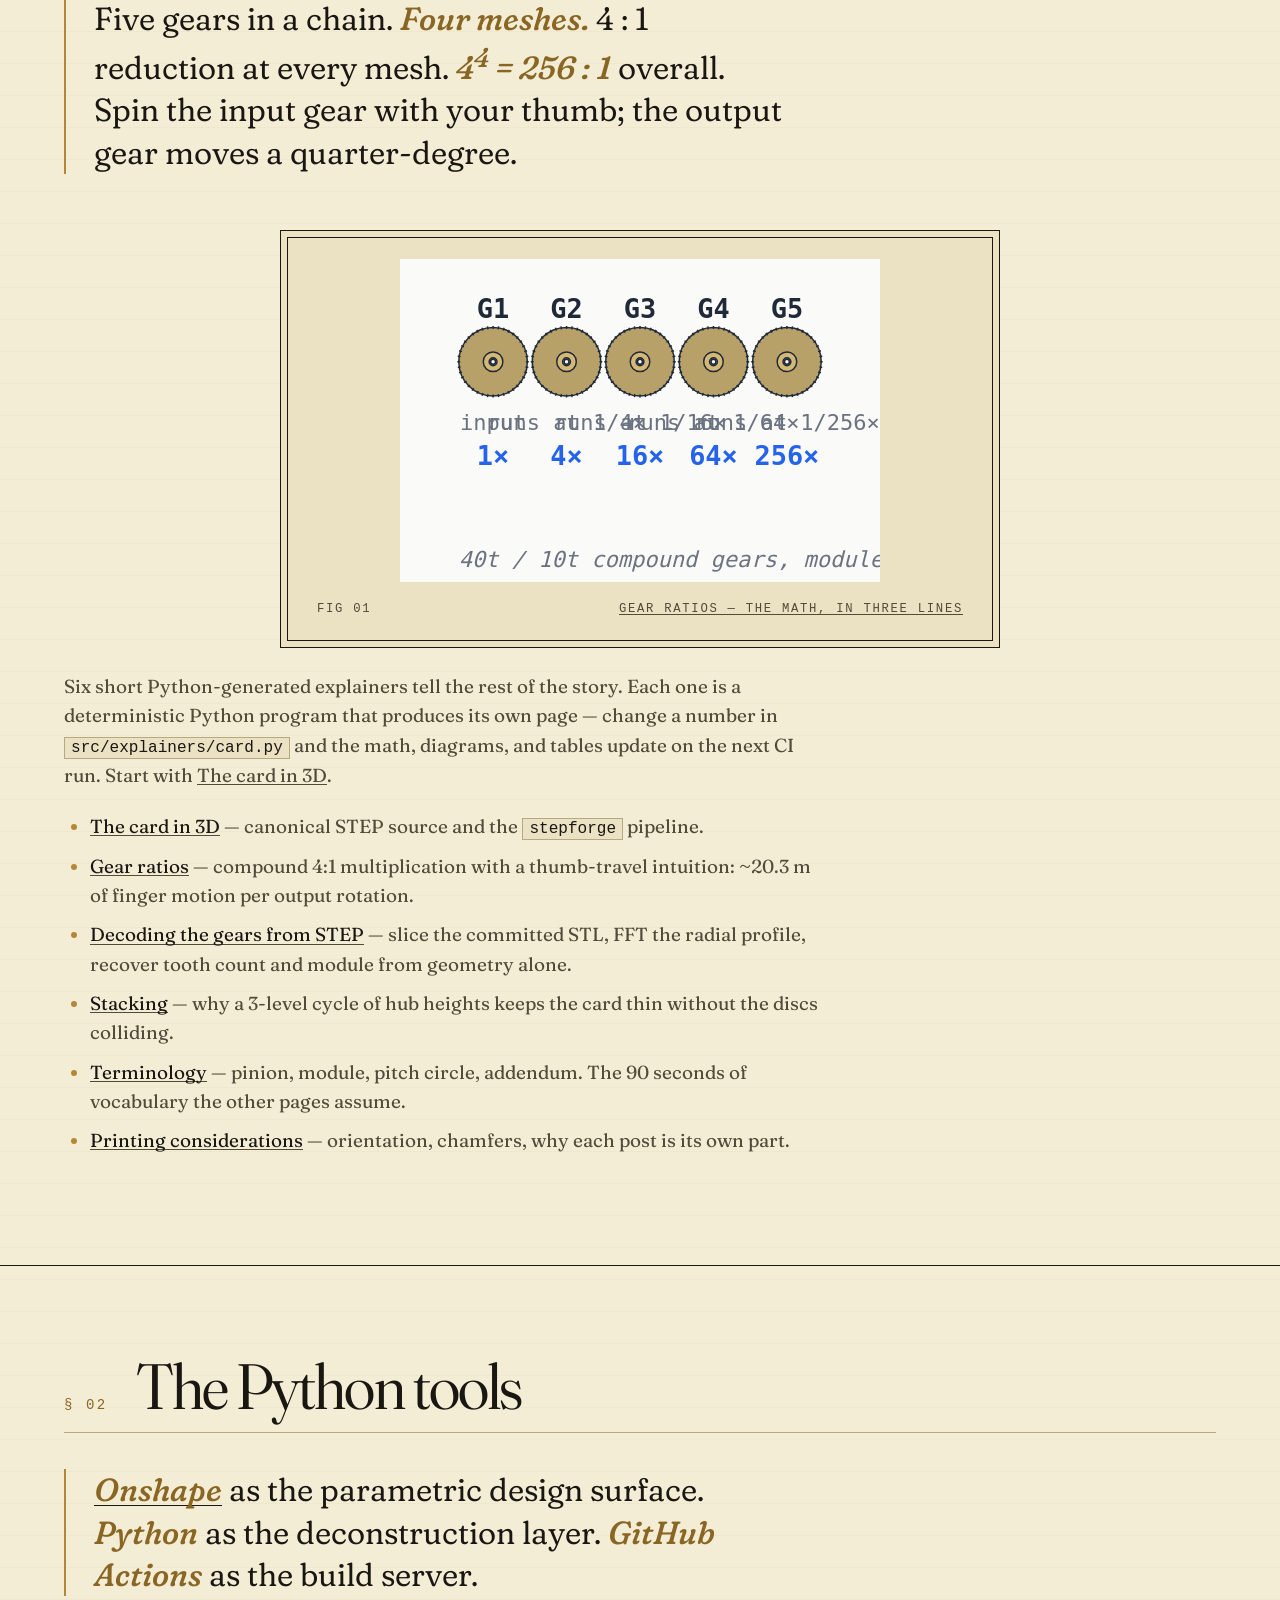
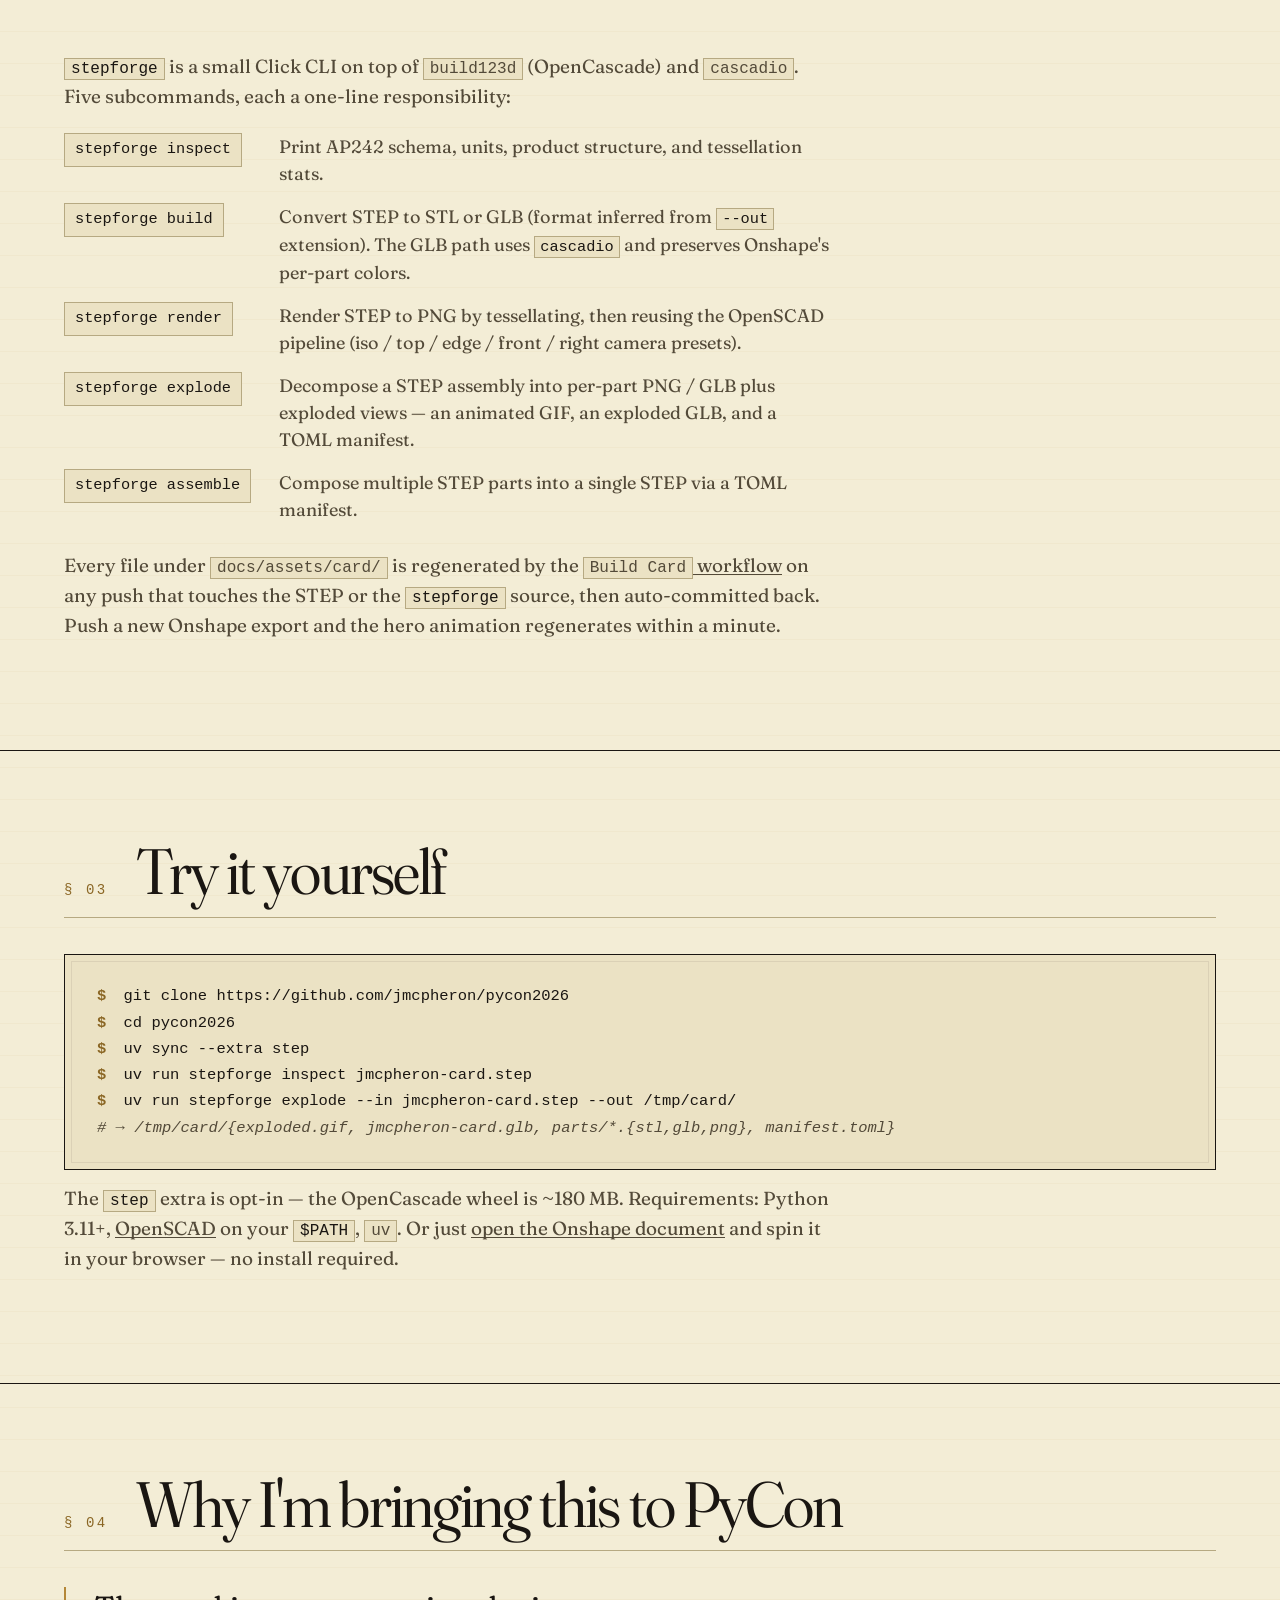
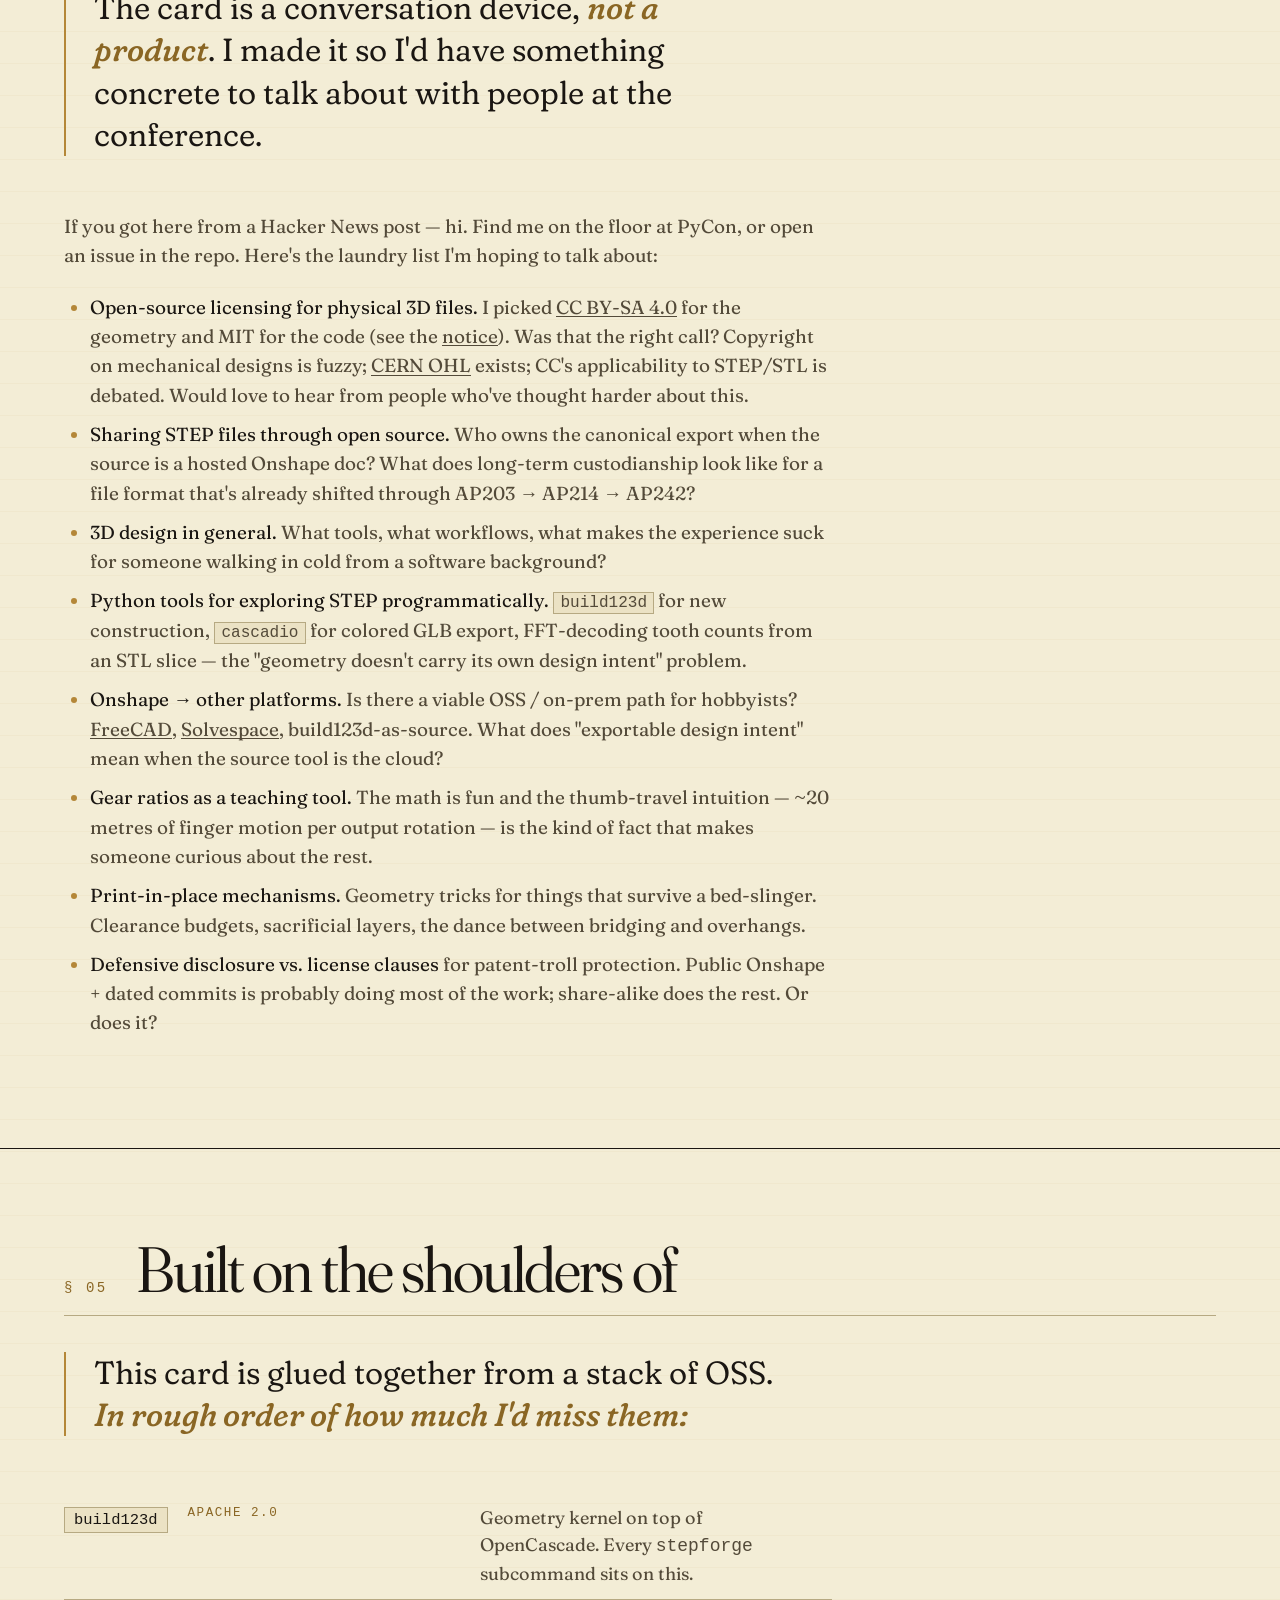
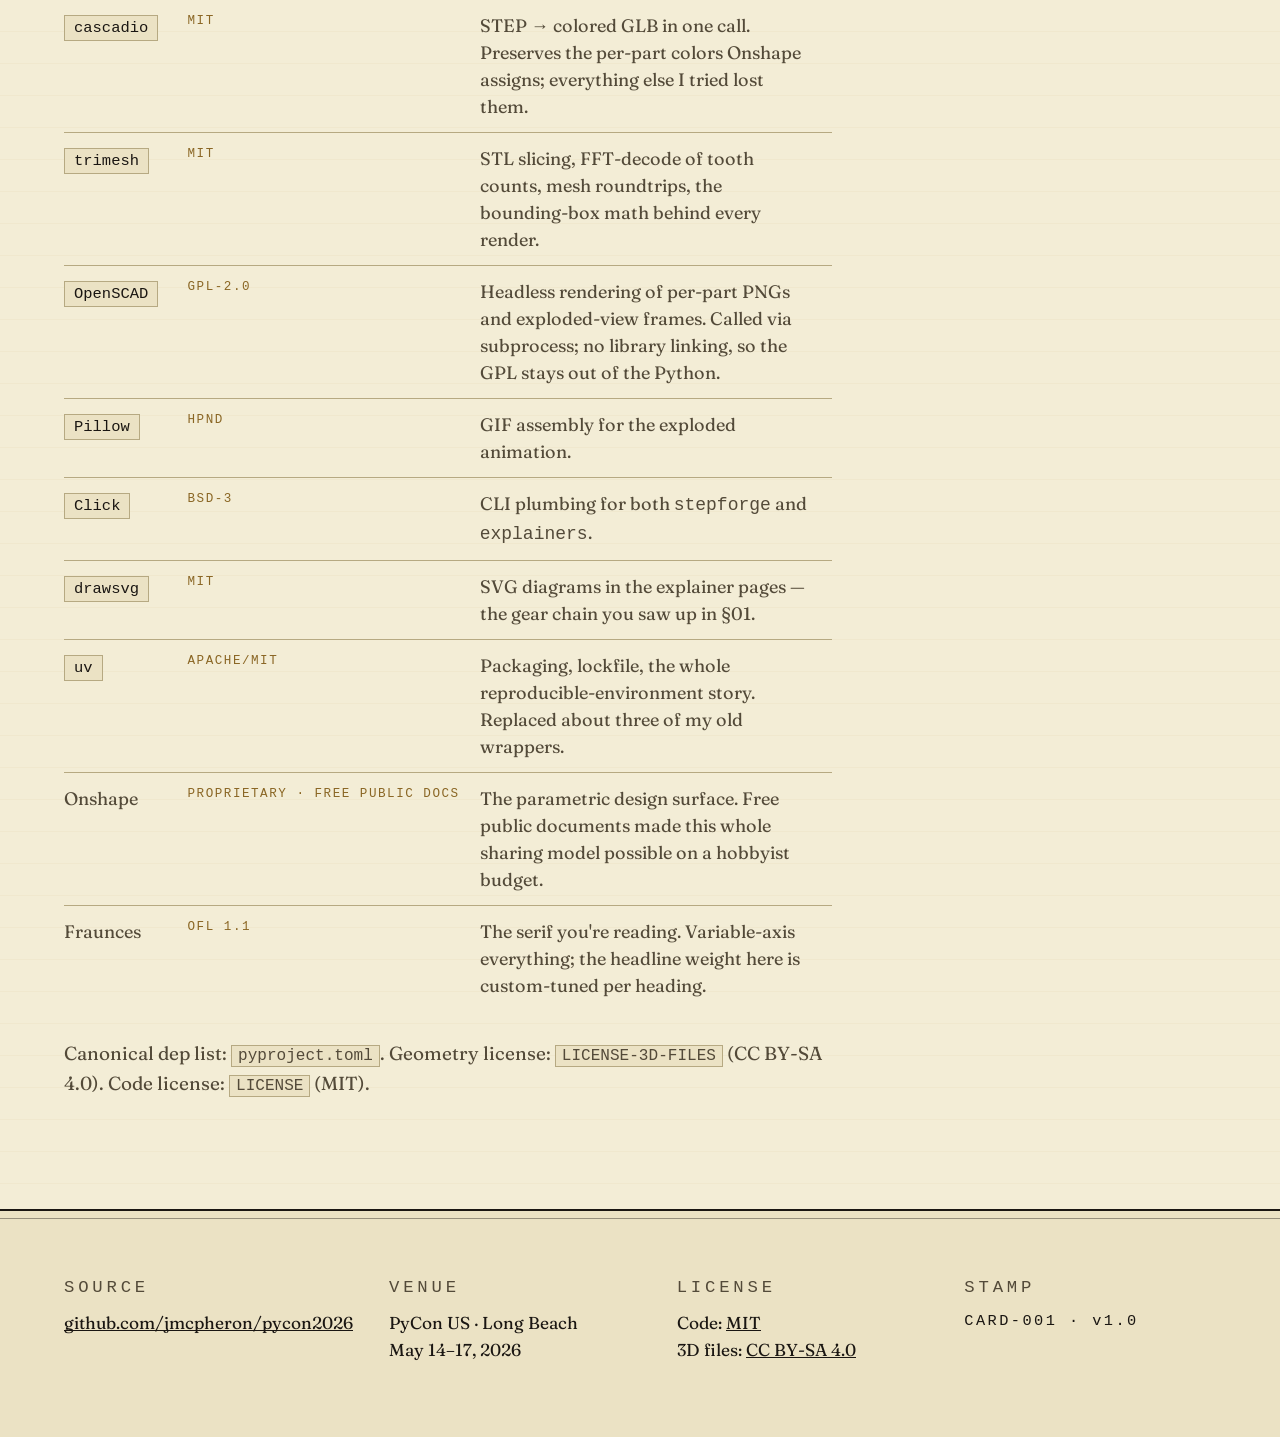
==== commit e6cf94ce: "docs(pages): rework landing page for a Hacker News audience Reframes the Pages site from a conferenc" ====
--- a/docs/index.html
+++ b/docs/index.html
@@ -4,10 +4,10 @@
   <meta charset="UTF-8">
   <meta name="viewport" content="width=device-width, initial-scale=1.0">
   <title>pycon2026 — a 256:1 reduction-gear card, deconstructed by Python</title>
-  <meta name="description" content="A credit-card-sized 256:1 compound reduction-gear chain. Designed in Onshape, deconstructed by Python in CI: STEP → parts → exploded GIF → engineering writeups, all regenerated on push.">
+  <meta name="description" content="A credit-card-sized 256:1 compound reduction-gear chain. Designed in a public Onshape document, deconstructed by Python in CI. I'm bringing a stack of these to PyCon US 2026 in Long Beach to start conversations about 3D-printable hardware, STEP-file licensing, and Python ↔ CAD tooling.">
 
   <meta property="og:title" content="pycon2026 — a 256:1 reduction-gear card, deconstructed by Python">
-  <meta property="og:description" content="A credit-card-sized 256:1 compound reduction-gear chain. Designed in Onshape, deconstructed by Python in CI.">
+  <meta property="og:description" content="A credit-card-sized 256:1 compound reduction-gear chain. Designed in Onshape, deconstructed by Python. Bringing a stack to PyCon US 2026 to start conversations.">
   <meta property="og:image" content="https://jmcpheron.github.io/pycon2026/assets/card/parts/Part_1.png">
   <meta property="og:type" content="website">
   <meta name="twitter:card" content="summary_large_image">
@@ -24,7 +24,8 @@
     <div class="tb-cell"><span class="tb-label">REV</span><span class="tb-value">v1.0</span></div>
     <div class="tb-cell"><span class="tb-label">PROJECT</span><span class="tb-value">pycon2026</span></div>
     <div class="tb-cell"><span class="tb-label">RATIO</span><span class="tb-value">256 : 1</span></div>
-    <div class="tb-cell"><span class="tb-label">VENUE</span><span class="tb-value">PyCon US 2026 · Long Beach</span></div>
+    <div class="tb-cell"><span class="tb-label">DATES</span><span class="tb-value">May 14–17, 2026</span></div>
+    <div class="tb-cell"><span class="tb-label">VENUE</span><span class="tb-value">PyCon US · Long Beach</span></div>
   </header>
 
   <main>
@@ -33,8 +34,8 @@
       <div class="hero-text">
         <p class="kicker">§ Reduction-gear card</p>
         <h1>pycon2026</h1>
-        <p class="tagline">A 256:1 compound reduction chain, <em>in a card</em>, <em>deconstructed by Python</em>.</p>
-        <p class="lede">Five stages of 4:1 spur-gear reduction, packed flat into a 78 × 44 mm body. The STEP file is designed in a <a href="https://cad.onshape.com/documents/786fefdef357fb6860b54650/w/33fb9222a6752311e4f08c8b/e/da99fedbaeebf1422d4cb0d3">public Onshape document</a>; everything else — exploded animation, per-part renders, engineering writeups — is regenerated by Python on every push.</p>
+        <p class="tagline">A 256:1 reduction-gear chain, <em>in a card</em>, <em>deconstructed by Python</em>.</p>
+        <p class="lede">I'm going to <strong>PyCon US 2026</strong> in Long Beach this May. I'm bringing a stack of 3D-printed business cards with a 256:1 compound gear chain inside, to start conversations on the floor about 3D-printable hardware, open-source licensing for physical designs, and the Python tooling around <a href="https://cad.onshape.com/documents/786fefdef357fb6860b54650/w/33fb9222a6752311e4f08c8b/e/da99fedbaeebf1422d4cb0d3">a public Onshape document</a>. This page is what's on the back of those cards — what the thing is, how it works, and the open-source pieces it's built from.</p>
         <div class="hero-actions">
           <a href="https://github.com/jmcpheron/pycon2026" class="btn btn-primary">Repository</a>
           <a href="https://cad.onshape.com/documents/786fefdef357fb6860b54650/w/33fb9222a6752311e4f08c8b/e/da99fedbaeebf1422d4cb0d3" class="btn">Open in Onshape</a>
@@ -88,16 +89,24 @@
       </header>
 
       <p class="dropquote">
-        Five gear stages, 4:1 each, multiplied together: <em>256 : 1</em>. Spin the input gear with your thumb; the output gear moves a quarter-degree.
-      </p>
-
-      <p class="prose">
-        The story is told across six short Python-generated explainers. Start with <a href="explainers/card-3d.md"><strong>The card in 3D</strong></a>.
+        Five gears in a chain. <em>Four meshes.</em> 4 : 1 reduction at every mesh. <em>4<sup>4</sup> = 256 : 1</em> overall. Spin the input gear with your thumb; the output gear moves a quarter-degree.
+      </p>
+
+      <figure class="diagram diagram-svg">
+        <img src="explainers/assets/gear-ratios-hero.svg" alt="A 6-panel diagram of the compound gear chain: a row of stacked discs (big driven, small pinion) labelled left to right, with arrows indicating the 4:1 step-down at each mesh.">
+        <figcaption class="diagram-cap">
+          <span>FIG 01</span>
+          <span><a href="explainers/gear-ratios.md">Gear ratios — the math, in three lines</a></span>
+        </figcaption>
+      </figure>
+
+      <p class="prose">
+        Six short Python-generated explainers tell the rest of the story. Each one is a deterministic Python program that produces its own page — change a number in <code>src/explainers/card.py</code> and the math, diagrams, and tables update on the next CI run. Start with <a href="explainers/card-3d.md"><strong>The card in 3D</strong></a>.
       </p>
 
       <ul class="prose explainer-list">
         <li><a href="explainers/card-3d.md"><strong>The card in 3D</strong></a> — canonical STEP source and the <code>stepforge</code> pipeline.</li>
-        <li><a href="explainers/gear-ratios.md"><strong>Gear ratios</strong></a> — compound 4:1 × 5 = 256:1, with a thumb-travel intuition (~20.3 m of finger motion per output rotation).</li>
+        <li><a href="explainers/gear-ratios.md"><strong>Gear ratios</strong></a> — compound 4:1 multiplication with a thumb-travel intuition: ~20.3 m of finger motion per output rotation.</li>
         <li><a href="explainers/decoding-gears.md"><strong>Decoding the gears from STEP</strong></a> — slice the committed STL, FFT the radial profile, recover tooth count and module from geometry alone.</li>
         <li><a href="explainers/stacking.md"><strong>Stacking</strong></a> — why a 3-level cycle of hub heights keeps the card thin without the discs colliding.</li>
         <li><a href="explainers/terminology.md"><strong>Terminology</strong></a> — pinion, module, pitch circle, addendum. The 90 seconds of vocabulary the other pages assume.</li>
@@ -116,37 +125,37 @@
       </p>
 
       <p class="prose">
-        <code>stepforge</code> is a small Click CLI on top of <a href="https://github.com/gumyr/build123d"><code>build123d</code></a> (OpenCascade) and <a href="https://github.com/trimesh/cascadio"><code>cascadio</code></a>. Five subcommands:
+        <code>stepforge</code> is a small Click CLI on top of <a href="https://github.com/gumyr/build123d"><code>build123d</code></a> (OpenCascade) and <a href="https://github.com/trimesh/cascadio"><code>cascadio</code></a>. Five subcommands, each a one-line responsibility:
       </p>
 
       <dl class="cmd-list">
         <dt><code>stepforge inspect</code></dt>
-        <dd>AP242 schema, assembly tree, bounding box, tessellation stats; merges sidecar <code>.meta.toml</code> if present.</dd>
+        <dd>Print AP242 schema, units, product structure, and tessellation stats.</dd>
 
         <dt><code>stepforge build</code></dt>
-        <dd>Tessellates STEP → STL or <strong>colored GLB</strong> (cascadio path preserves Onshape's per-part colors).</dd>
+        <dd>Convert STEP to STL or GLB (format inferred from <code>--out</code> extension). The GLB path uses <code>cascadio</code> and preserves Onshape's per-part colors.</dd>
 
         <dt><code>stepforge render</code></dt>
-        <dd>Orthographic PNG via the OpenSCAD pipeline (iso / top / edge / front / right presets).</dd>
+        <dd>Render STEP to PNG by tessellating, then reusing the OpenSCAD pipeline (iso / top / edge / front / right camera presets).</dd>
 
         <dt><code>stepforge explode</code></dt>
-        <dd>Decomposes an assembly into per-part STL / GLB / PNG, plus an exploded GLB, an animated GIF, and a manifest.</dd>
+        <dd>Decompose a STEP assembly into per-part PNG / GLB plus exploded views — an animated GIF, an exploded GLB, and a TOML manifest.</dd>
 
         <dt><code>stepforge assemble</code></dt>
-        <dd>Composes multiple STEP parts into a single assembly from a TOML manifest.</dd>
+        <dd>Compose multiple STEP parts into a single STEP via a TOML manifest.</dd>
       </dl>
 
       <p class="prose">
-        Every file under <code>docs/assets/card/</code> is regenerated by the
+        Every file under <a href="https://github.com/jmcpheron/pycon2026/tree/main/docs/assets/card"><code>docs/assets/card/</code></a> is regenerated by the
         <a href="https://github.com/jmcpheron/pycon2026/actions/workflows/build-card.yml"><code>Build Card</code> workflow</a>
         on any push that touches the STEP or the <code>stepforge</code> source, then auto-committed back. Push a new Onshape export and the hero animation regenerates within a minute.
       </p>
     </section>
 
-    <section class="section" id="quickstart">
+    <section class="section" id="try">
       <header class="section-head">
         <span class="section-no">§ 03</span>
-        <h2>Quickstart</h2>
+        <h2>Try it yourself</h2>
       </header>
 
       <pre class="code shell"><code><span class="prompt">$</span> git clone https://github.com/jmcpheron/pycon2026
@@ -157,27 +166,104 @@
 <span class="c"># → /tmp/card/{exploded.gif, jmcpheron-card.glb, parts/*.{stl,glb,png}, manifest.toml}</span></code></pre>
 
       <p class="prose">
-        The <code>step</code> extra is opt-in — the OpenCascade wheel is ~180 MB. Requirements: Python 3.11+, <a href="https://openscad.org/">OpenSCAD</a> on your <code>$PATH</code>, <a href="https://docs.astral.sh/uv/"><code>uv</code></a>.
-      </p>
-    </section>
-
-    <section class="section" id="chat">
+        The <code>step</code> extra is opt-in — the OpenCascade wheel is ~180 MB. Requirements: Python 3.11+, <a href="https://openscad.org/">OpenSCAD</a> on your <code>$PATH</code>, <a href="https://docs.astral.sh/uv/"><code>uv</code></a>. Or just <a href="https://cad.onshape.com/documents/786fefdef357fb6860b54650/w/33fb9222a6752311e4f08c8b/e/da99fedbaeebf1422d4cb0d3">open the Onshape document</a> and spin it in your browser — no install required.
+      </p>
+    </section>
+
+    <section class="section" id="why">
       <header class="section-head">
         <span class="section-no">§ 04</span>
-        <h2>Things I'd love to chat about at PyCon</h2>
-      </header>
-
-      <p class="prose">
-        If you found this page from a 3D-printed card I handed you in Long Beach — hi. Here's what I'm hoping to talk about. Find me on the floor, or open an issue.
+        <h2>Why I'm bringing this to PyCon</h2>
+      </header>
+
+      <p class="dropquote">
+        The card is a conversation device, <em>not a product</em>. I made it so I'd have something concrete to talk about with people at the conference.
+      </p>
+
+      <p class="prose">
+        If you got here from a Hacker News post — hi. Find me on the floor at PyCon, or open an issue in the repo. Here's the laundry list I'm hoping to talk about:
       </p>
 
       <ul class="prose chat-list">
-        <li><strong>3D printing</strong>, especially print-in-place mechanisms and the geometry tricks that make them survive a bed-slinger.</li>
-        <li><strong>Python ↔ CAD pipelines.</strong> Onshape STEP → <code>cascadio</code> → <code>trimesh</code> → OpenSCAD → animated GIF, all in CI.</li>
-        <li><strong>Open-source licensing for physical 3D files.</strong> I went with CC BY-SA 4.0 for the geometry — did I get that right? STEP and STL aren't software; copyright on mechanical designs is fuzzy; <a href="https://ohwr.org/cern_ohl_s_v2.pdf">CERN OHL</a> exists.</li>
-        <li><strong>Defensive disclosure vs. license clauses</strong> as protection against patent trolls — public Onshape + dated commits is probably doing most of the work; share-alike does the rest. Or does it?</li>
-        <li><strong>Devlog-as-build-journal</strong> as a way to ship hardware in public.</li>
+        <li><strong>Open-source licensing for physical 3D files.</strong> I picked <a href="https://creativecommons.org/licenses/by-sa/4.0/">CC BY-SA 4.0</a> for the geometry and MIT for the code (see the <a href="https://github.com/jmcpheron/pycon2026/blob/main/LICENSE-3D-FILES">notice</a>). Was that the right call? Copyright on mechanical designs is fuzzy; <a href="https://cern.ch/cern-ohl">CERN OHL</a> exists; CC's applicability to STEP/STL is debated. Would love to hear from people who've thought harder about this.</li>
+        <li><strong>Sharing STEP files through open source.</strong> Who owns the canonical export when the source is a hosted Onshape doc? What does long-term custodianship look like for a file format that's already shifted through AP203 → AP214 → AP242?</li>
+        <li><strong>3D design in general.</strong> What tools, what workflows, what makes the experience suck for someone walking in cold from a software background?</li>
+        <li><strong>Python tools for exploring STEP programmatically.</strong> <a href="https://github.com/gumyr/build123d"><code>build123d</code></a> for new construction, <a href="https://github.com/trimesh/cascadio"><code>cascadio</code></a> for colored GLB export, FFT-decoding tooth counts from an STL slice — the "geometry doesn't carry its own design intent" problem.</li>
+        <li><strong>Onshape → other platforms.</strong> Is there a viable OSS / on-prem path for hobbyists? <a href="https://www.freecad.org/">FreeCAD</a>, <a href="https://solvespace.com/">Solvespace</a>, build123d-as-source. What does "exportable design intent" mean when the source tool is the cloud?</li>
+        <li><strong>Gear ratios as a teaching tool.</strong> The math is fun and the thumb-travel intuition — ~20 metres of finger motion per output rotation — is the kind of fact that makes someone curious about the rest.</li>
+        <li><strong>Print-in-place mechanisms.</strong> Geometry tricks for things that survive a bed-slinger. Clearance budgets, sacrificial layers, the dance between bridging and overhangs.</li>
+        <li><strong>Defensive disclosure vs. license clauses</strong> for patent-troll protection. Public Onshape + dated commits is probably doing most of the work; share-alike does the rest. Or does it?</li>
       </ul>
+    </section>
+
+    <section class="section" id="thanks">
+      <header class="section-head">
+        <span class="section-no">§ 05</span>
+        <h2>Built on the shoulders of</h2>
+      </header>
+
+      <p class="dropquote">
+        This card is glued together from a stack of OSS. <em>In rough order of how much I'd miss them:</em>
+      </p>
+
+      <table class="ack-list">
+        <tbody>
+          <tr>
+            <td class="pkg"><a href="https://github.com/gumyr/build123d"><code>build123d</code></a></td>
+            <td class="license">Apache 2.0</td>
+            <td>Geometry kernel on top of OpenCascade. Every <code>stepforge</code> subcommand sits on this.</td>
+          </tr>
+          <tr>
+            <td class="pkg"><a href="https://github.com/trimesh/cascadio"><code>cascadio</code></a></td>
+            <td class="license">MIT</td>
+            <td>STEP → colored GLB in one call. Preserves the per-part colors Onshape assigns; everything else I tried lost them.</td>
+          </tr>
+          <tr>
+            <td class="pkg"><a href="https://github.com/mikedh/trimesh"><code>trimesh</code></a></td>
+            <td class="license">MIT</td>
+            <td>STL slicing, FFT-decode of tooth counts, mesh roundtrips, the bounding-box math behind every render.</td>
+          </tr>
+          <tr>
+            <td class="pkg"><a href="https://openscad.org/"><code>OpenSCAD</code></a></td>
+            <td class="license">GPL-2.0</td>
+            <td>Headless rendering of per-part PNGs and exploded-view frames. Called via subprocess; no library linking, so the GPL stays out of the Python.</td>
+          </tr>
+          <tr>
+            <td class="pkg"><a href="https://python-pillow.org/"><code>Pillow</code></a></td>
+            <td class="license">HPND</td>
+            <td>GIF assembly for the exploded animation.</td>
+          </tr>
+          <tr>
+            <td class="pkg"><a href="https://click.palletsprojects.com/"><code>Click</code></a></td>
+            <td class="license">BSD-3</td>
+            <td>CLI plumbing for both <code>stepforge</code> and <code>explainers</code>.</td>
+          </tr>
+          <tr>
+            <td class="pkg"><a href="https://github.com/cduck/drawsvg"><code>drawsvg</code></a></td>
+            <td class="license">MIT</td>
+            <td>SVG diagrams in the explainer pages — the gear chain you saw up in §01.</td>
+          </tr>
+          <tr>
+            <td class="pkg"><a href="https://docs.astral.sh/uv/"><code>uv</code></a></td>
+            <td class="license">Apache/MIT</td>
+            <td>Packaging, lockfile, the whole reproducible-environment story. Replaced about three of my old wrappers.</td>
+          </tr>
+          <tr>
+            <td class="pkg"><a href="https://www.onshape.com/">Onshape</a></td>
+            <td class="license">proprietary · free public docs</td>
+            <td>The parametric design surface. Free public documents made this whole sharing model possible on a hobbyist budget.</td>
+          </tr>
+          <tr>
+            <td class="pkg"><a href="https://fonts.google.com/specimen/Fraunces">Fraunces</a></td>
+            <td class="license">OFL 1.1</td>
+            <td>The serif you're reading. Variable-axis everything; the headline weight here is custom-tuned per heading.</td>
+          </tr>
+        </tbody>
+      </table>
+
+      <p class="prose">
+        Canonical dep list: <a href="https://github.com/jmcpheron/pycon2026/blob/main/pyproject.toml"><code>pyproject.toml</code></a>. Geometry license: <a href="https://github.com/jmcpheron/pycon2026/blob/main/LICENSE-3D-FILES"><code>LICENSE-3D-FILES</code></a> (CC BY-SA 4.0). Code license: <a href="https://github.com/jmcpheron/pycon2026/blob/main/LICENSE"><code>LICENSE</code></a> (MIT).
+      </p>
     </section>
 
   </main>
@@ -190,7 +276,7 @@
       </div>
       <div>
         <p class="kicker">Venue</p>
-        <p>PyCon US 2026 · Long Beach</p>
+        <p>PyCon US · Long Beach<br>May 14–17, 2026</p>
       </div>
       <div>
         <p class="kicker">License</p>
--- a/docs/assets/styles.css
+++ b/docs/assets/styles.css
@@ -96,7 +96,7 @@
 
 .title-block {
   display: grid;
-  grid-template-columns: repeat(5, 1fr);
+  grid-template-columns: repeat(6, 1fr);
   border-bottom: 1.5px solid var(--ink);
   background: var(--paper);
   font-family: var(--mono);
@@ -527,6 +527,71 @@
   .cmd-list dd { padding-left: 4px; }
 }
 
+/* ─── acknowledgments table (Built on the shoulders of) ───────── */
+
+.ack-list {
+  width: 100%;
+  max-width: var(--measure);
+  border-collapse: collapse;
+  margin: 0 0 28px;
+  font-family: var(--serif);
+}
+.ack-list td {
+  padding: 12px 20px 12px 0;
+  vertical-align: top;
+  border-bottom: 1px solid var(--rule);
+  font-size: 1rem;
+  color: var(--ink-mid);
+  line-height: 1.5;
+}
+.ack-list tr:last-child td { border-bottom: none; }
+.ack-list .pkg {
+  white-space: nowrap;
+  width: 1%;
+}
+.ack-list .pkg a {
+  background-image: none;
+}
+.ack-list .pkg code {
+  font-family: var(--mono);
+  font-size: 0.86rem;
+  color: var(--ink);
+  background: var(--paper-deep);
+  border: 1px solid var(--rule);
+  padding: 3px 9px;
+}
+.ack-list .pkg a:hover code {
+  color: var(--gold-deep);
+  border-color: var(--gold);
+}
+.ack-list .license {
+  font-family: var(--mono);
+  font-size: 0.7rem;
+  color: var(--gold-deep);
+  letter-spacing: 0.12em;
+  text-transform: uppercase;
+  white-space: nowrap;
+  width: 1%;
+}
+
+@media (max-width: 600px) {
+  .ack-list, .ack-list tbody, .ack-list tr, .ack-list td { display: block; }
+  .ack-list tr {
+    padding: 16px 0;
+    border-bottom: 1px solid var(--rule);
+  }
+  .ack-list tr:last-child { border-bottom: none; }
+  .ack-list td {
+    padding: 2px 0;
+    border-bottom: none;
+  }
+  .ack-list .pkg { margin-bottom: 4px; }
+  .ack-list .license {
+    font-size: 0.68rem;
+    margin-bottom: 6px;
+  }
+}
+
 @media (max-width: 760px) {
   .section { padding: 64px 28px; }
   .section-head { gap: 18px; flex-wrap: wrap; }
@@ -554,11 +619,26 @@
   margin-top: 8px;
   position: relative;
 }
-.diagram svg {
+.diagram svg,
+.diagram img {
   width: 100%;
   height: auto;
   display: block;
   color: var(--ink);
+}
+
+.diagram-svg {
+  background: var(--paper-deep);
+  padding: 28px 36px;
+  max-width: 720px;
+  margin: 0 auto 24px;
+}
+.diagram-svg img {
+  max-width: 480px;
+  margin: 0 auto;
+}
+@media (max-width: 600px) {
+  .diagram-svg { padding: 20px 22px; }
 }
 
 .diagram .dg-box rect,
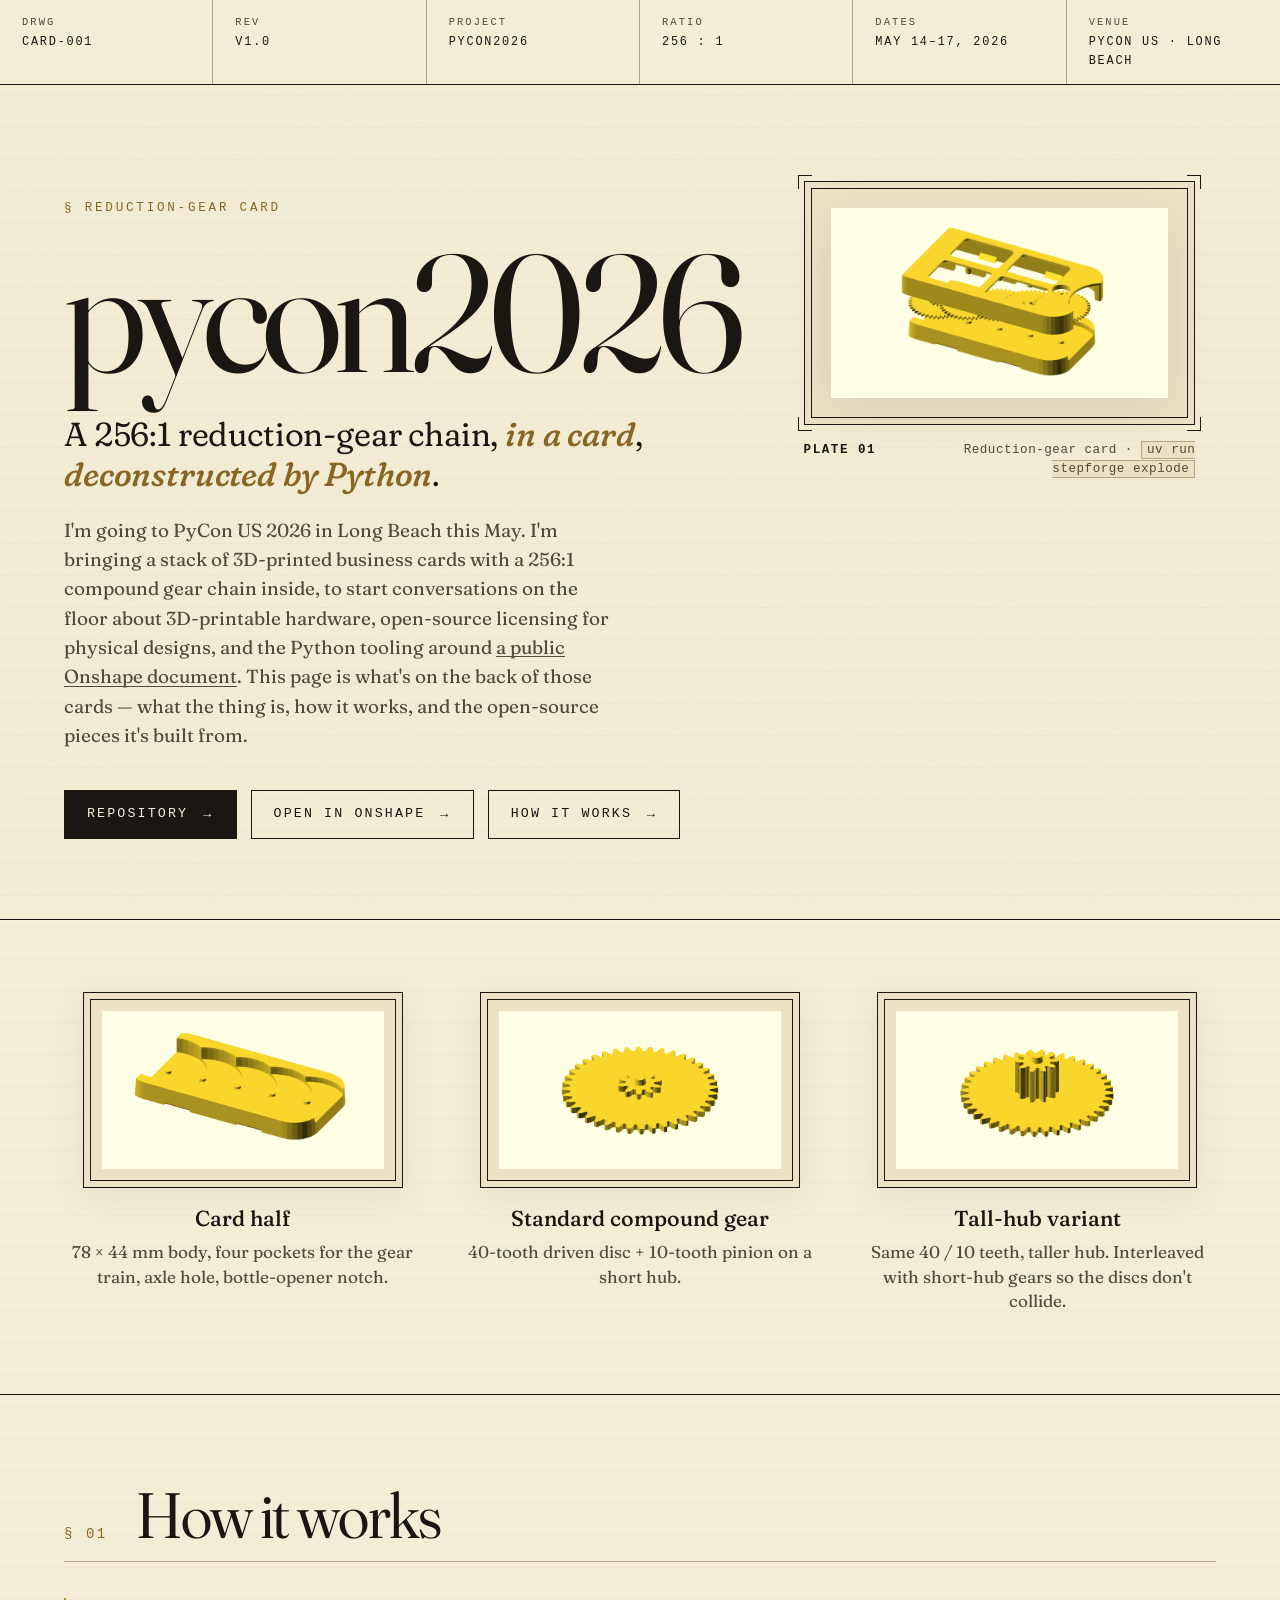
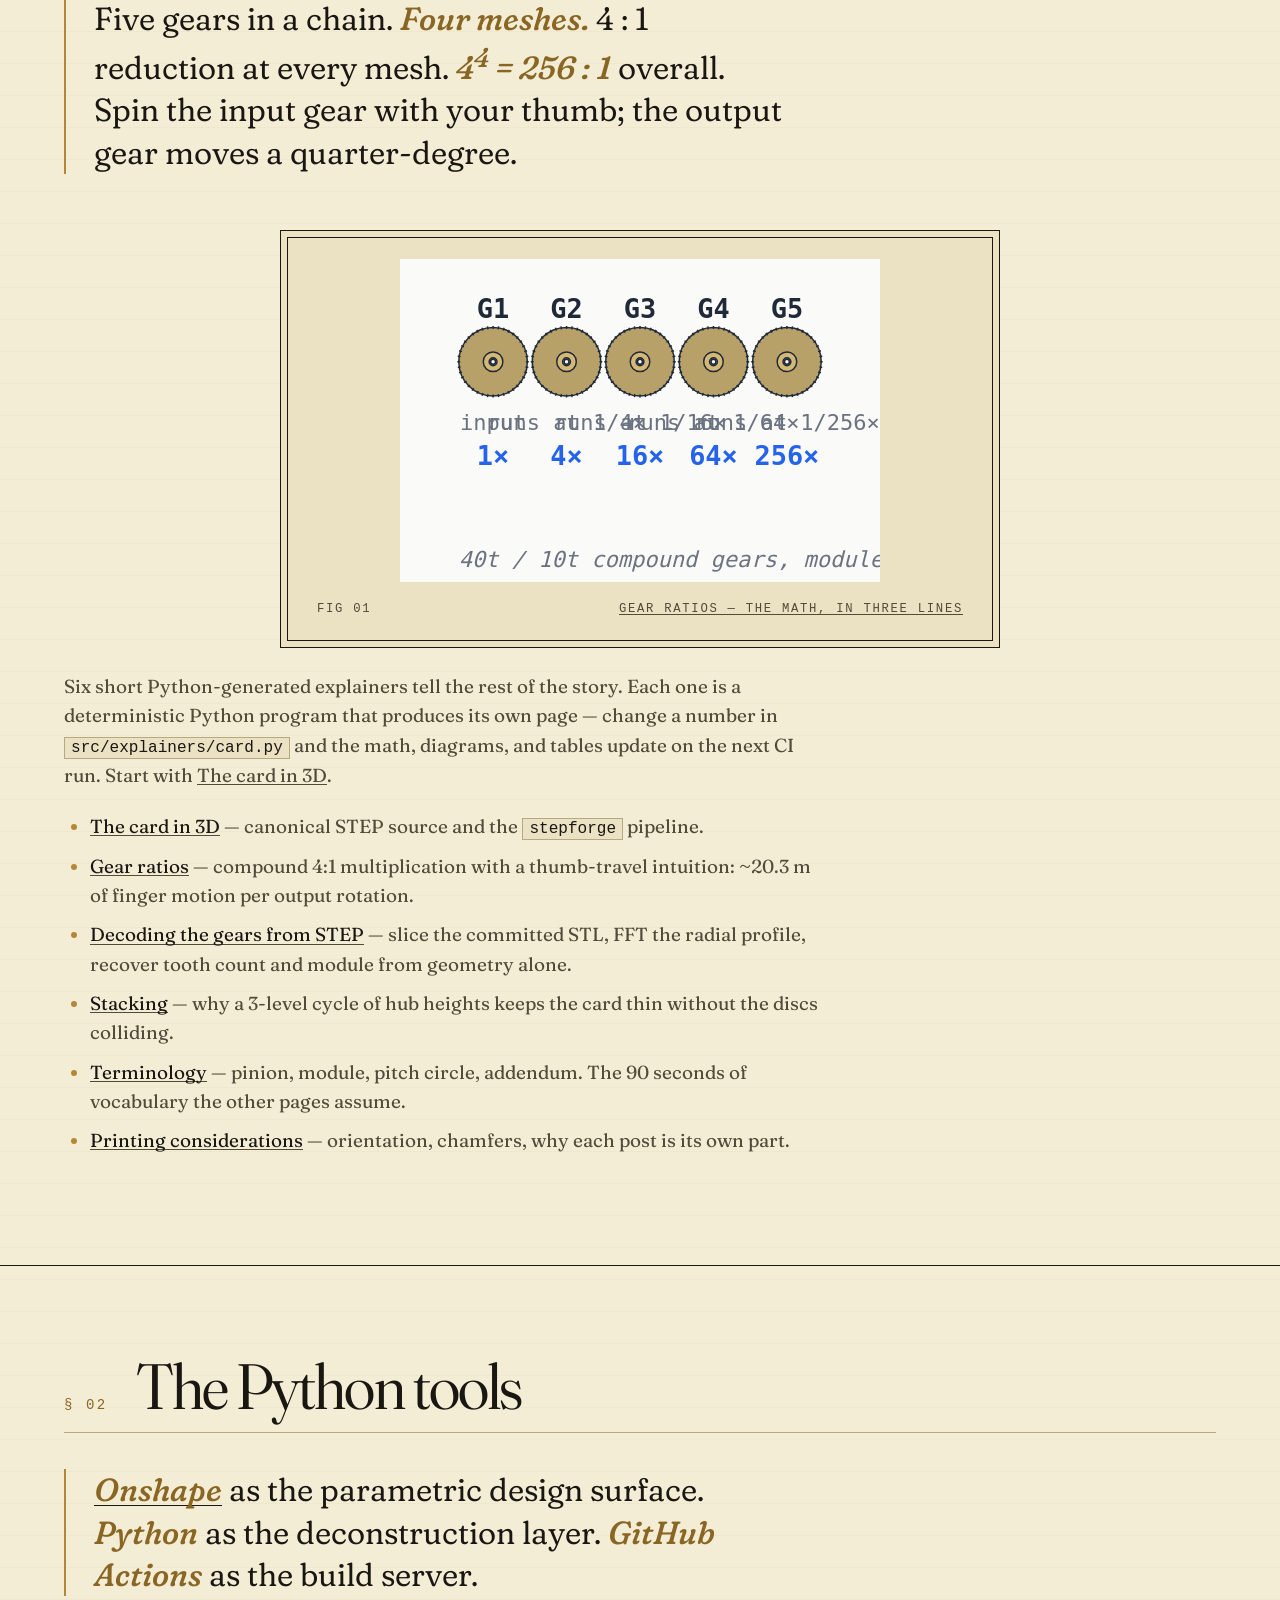
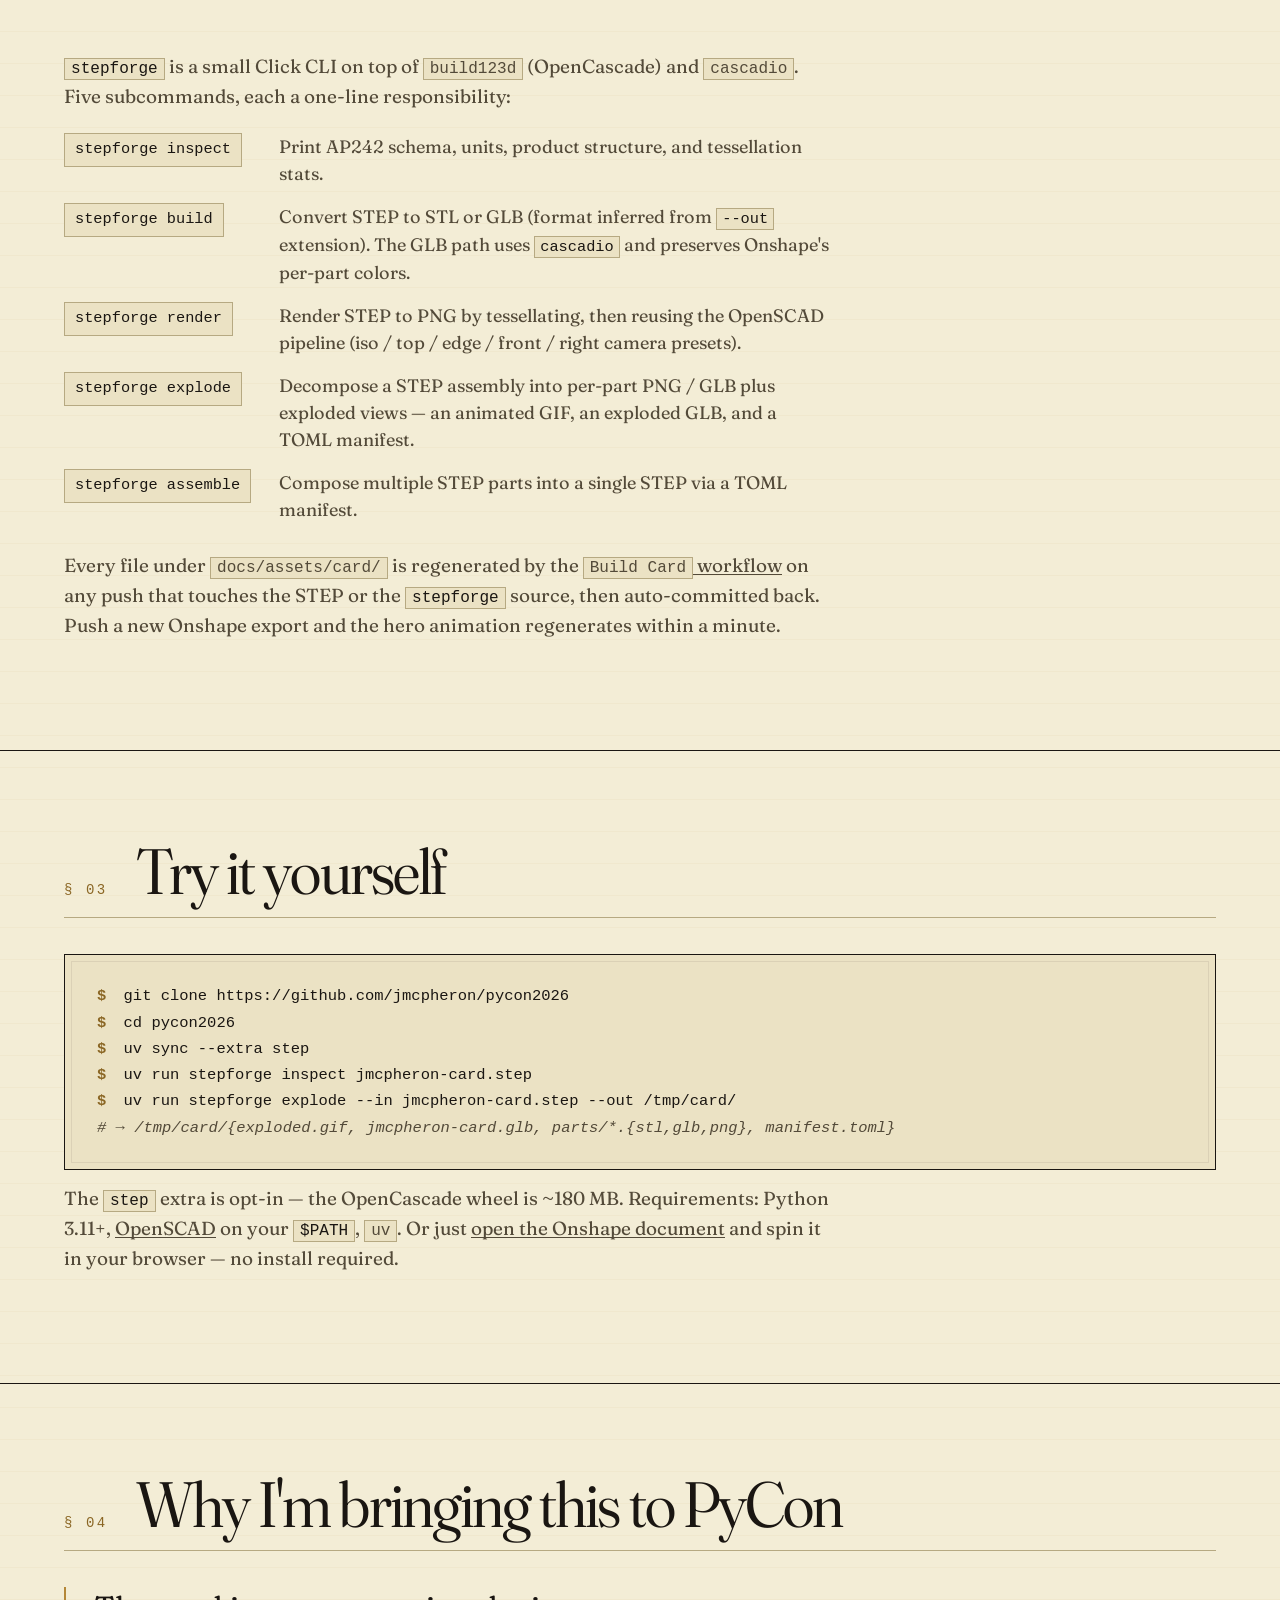
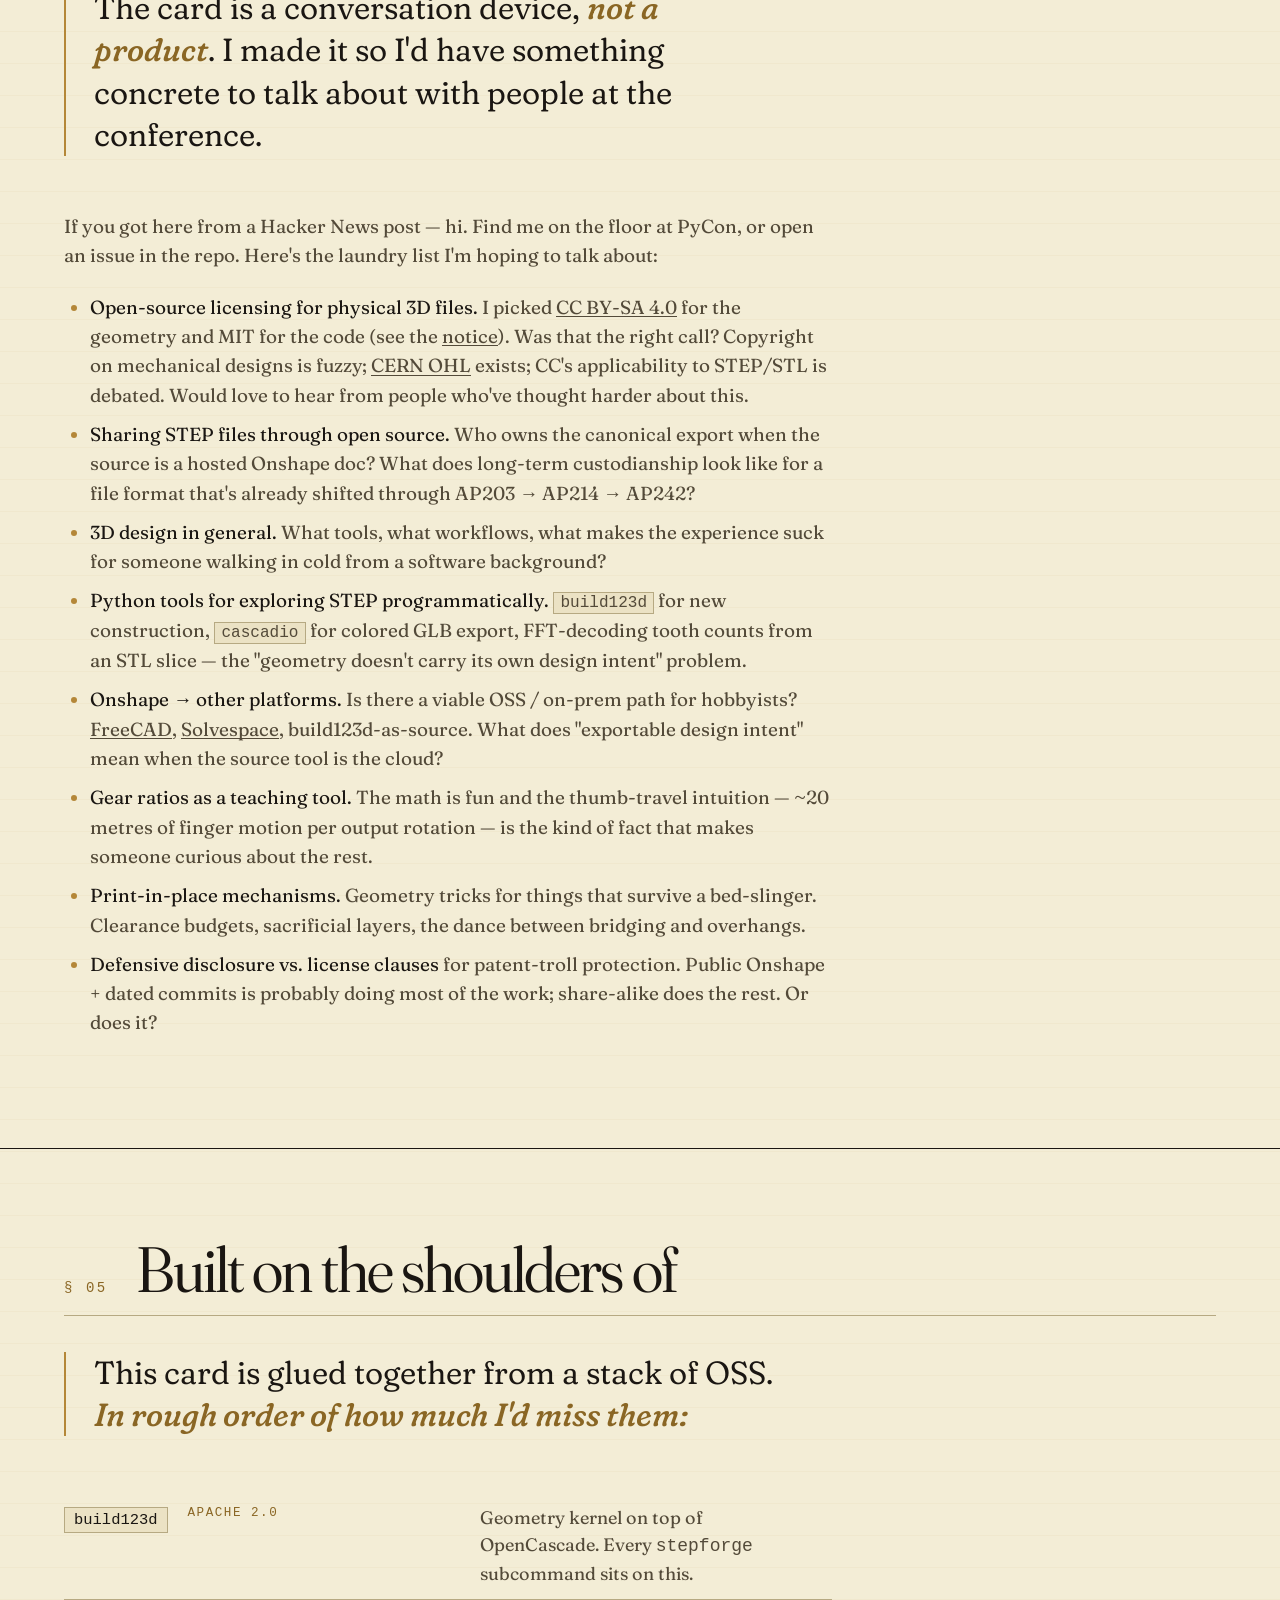
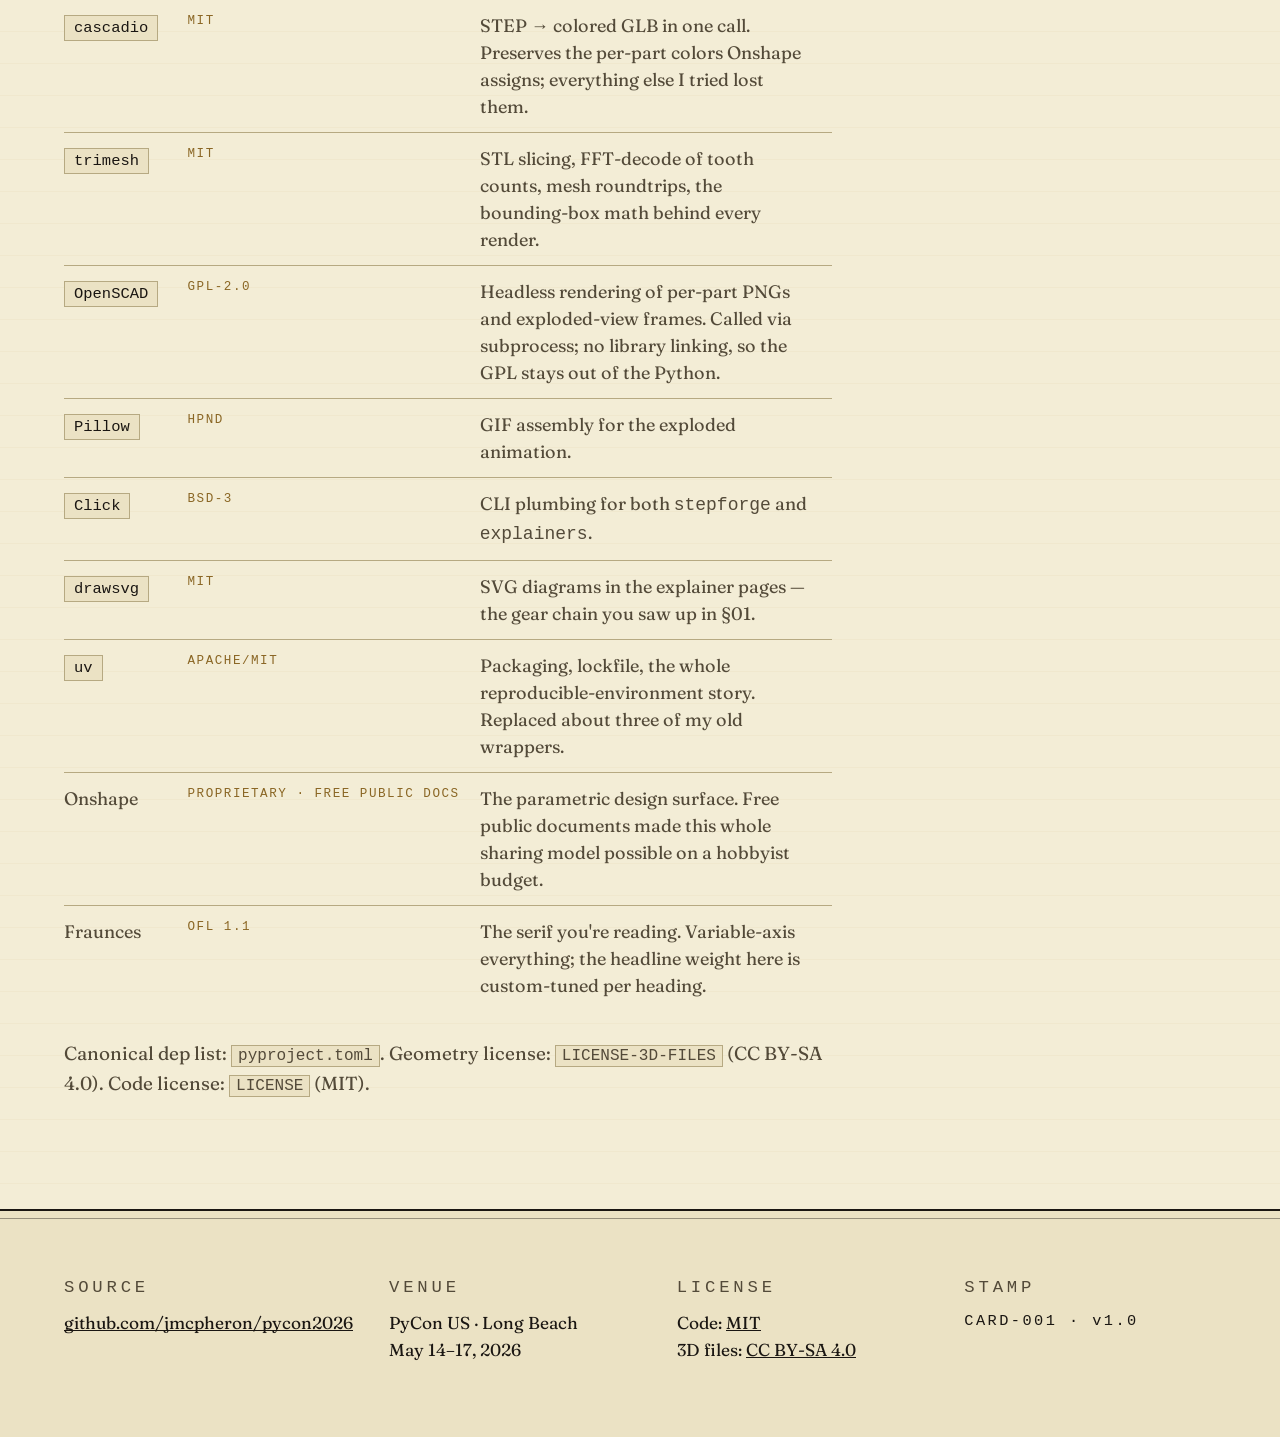
==== commit 12e74eae: "docs: clarify the 256:1 math so '5 stages × 4:1' can't be misread The legacy phrasing "Five stages o" ====
--- a/docs/index.html
+++ b/docs/index.html
@@ -74,7 +74,7 @@
         </figcaption>
       </figure>
       <figure class="part">
-        <img src="assets/card/parts/Spur_gear_40_teeth_4.png" alt="Render of a 40-tooth spur gear with a tall 10-tooth pinion hub — the tall-hub variant used in alternating stages of the compound chain.">
+        <img src="assets/card/parts/Spur_gear_40_teeth_4.png" alt="Render of a 40-tooth spur gear with a tall 10-tooth pinion hub — the tall-hub variant used in alternating positions of the compound chain.">
         <figcaption>
           <strong>Tall-hub variant</strong>
           <span>Same 40 / 10 teeth, taller hub. Interleaved with short-hub gears so the discs don't collide.</span>
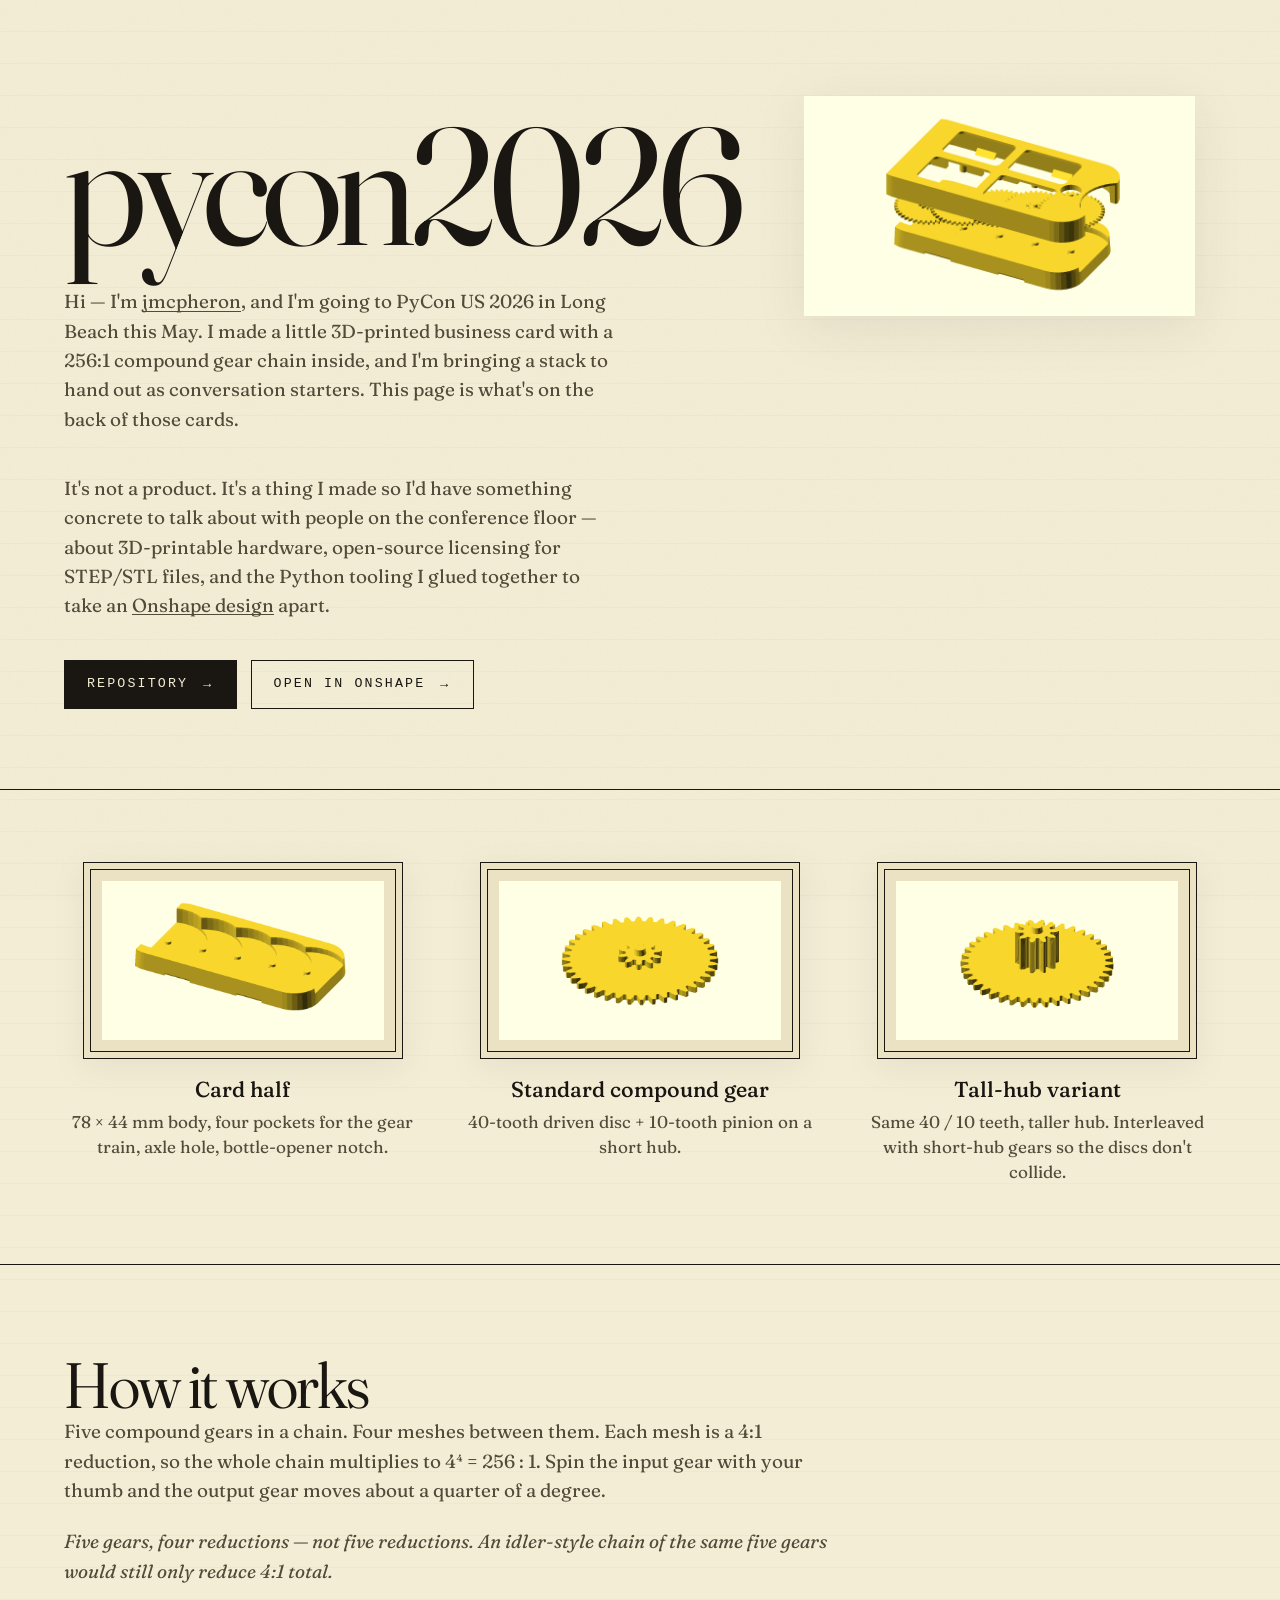
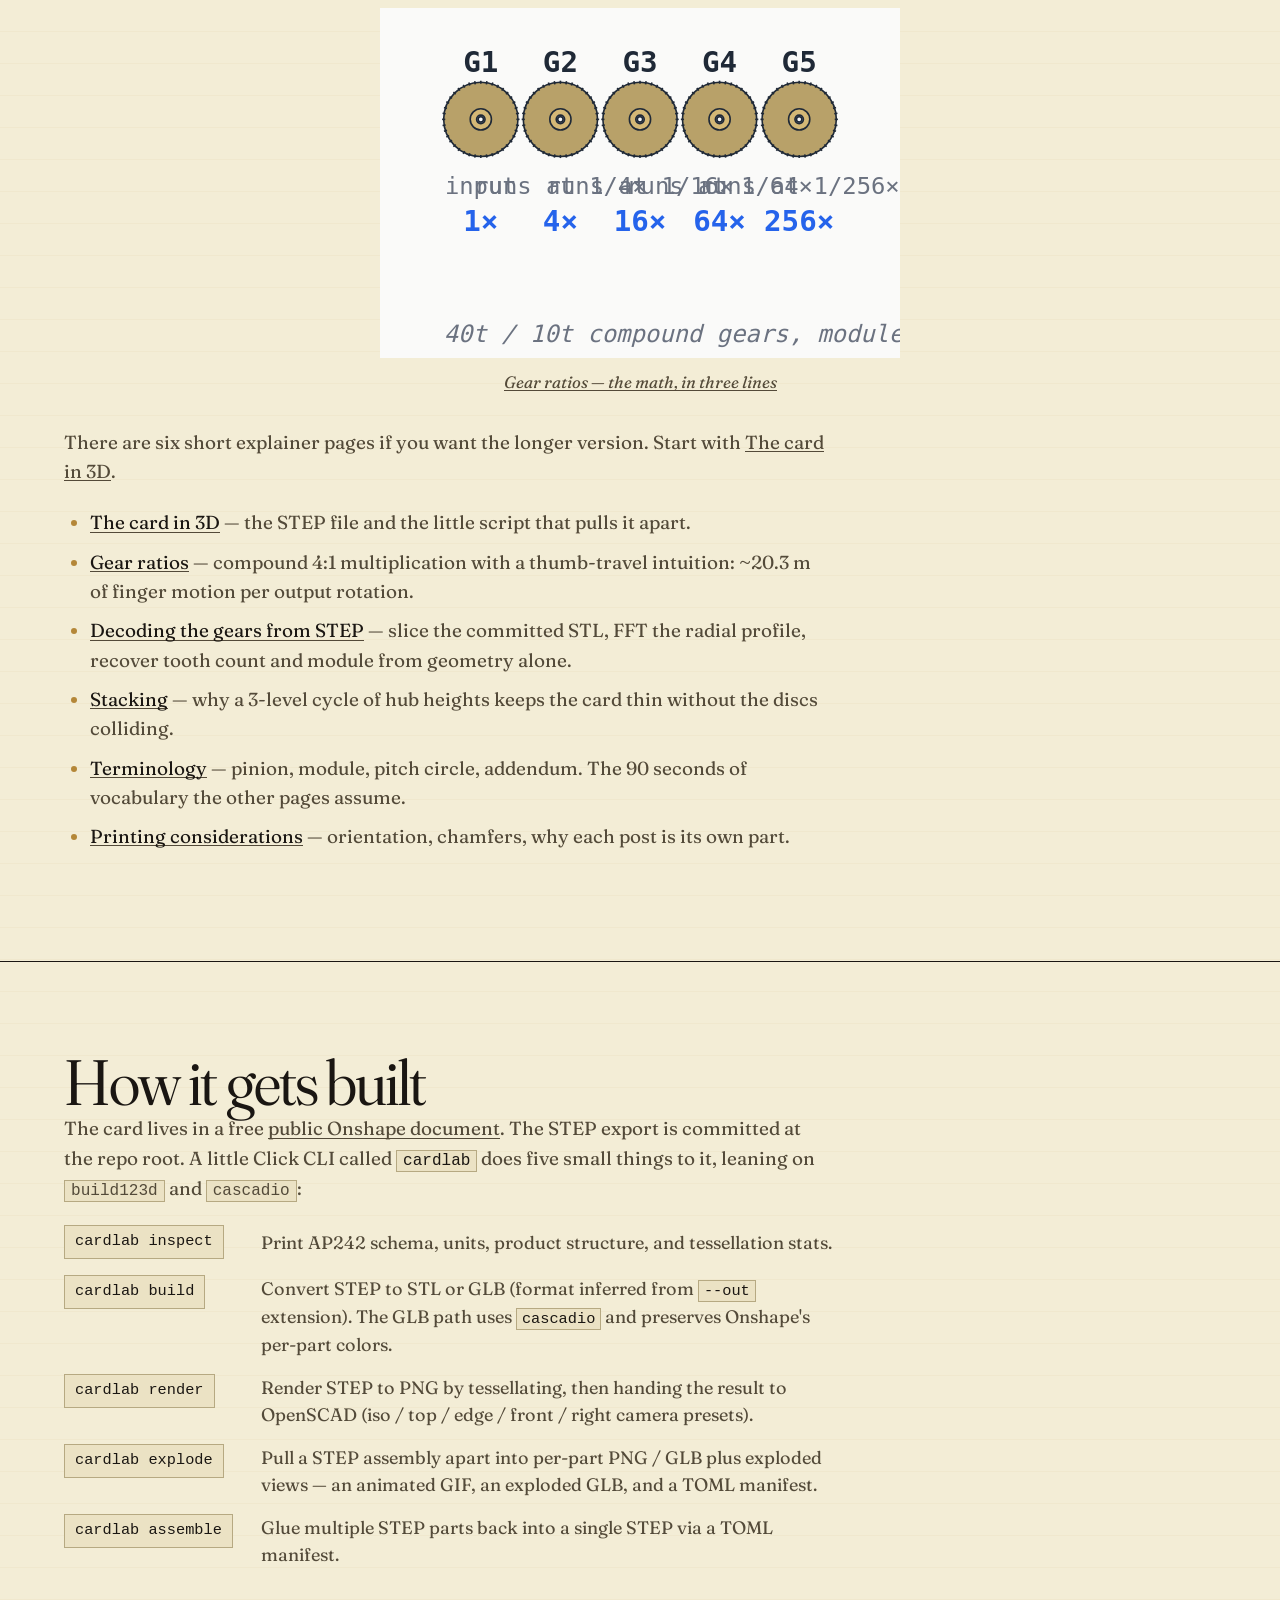
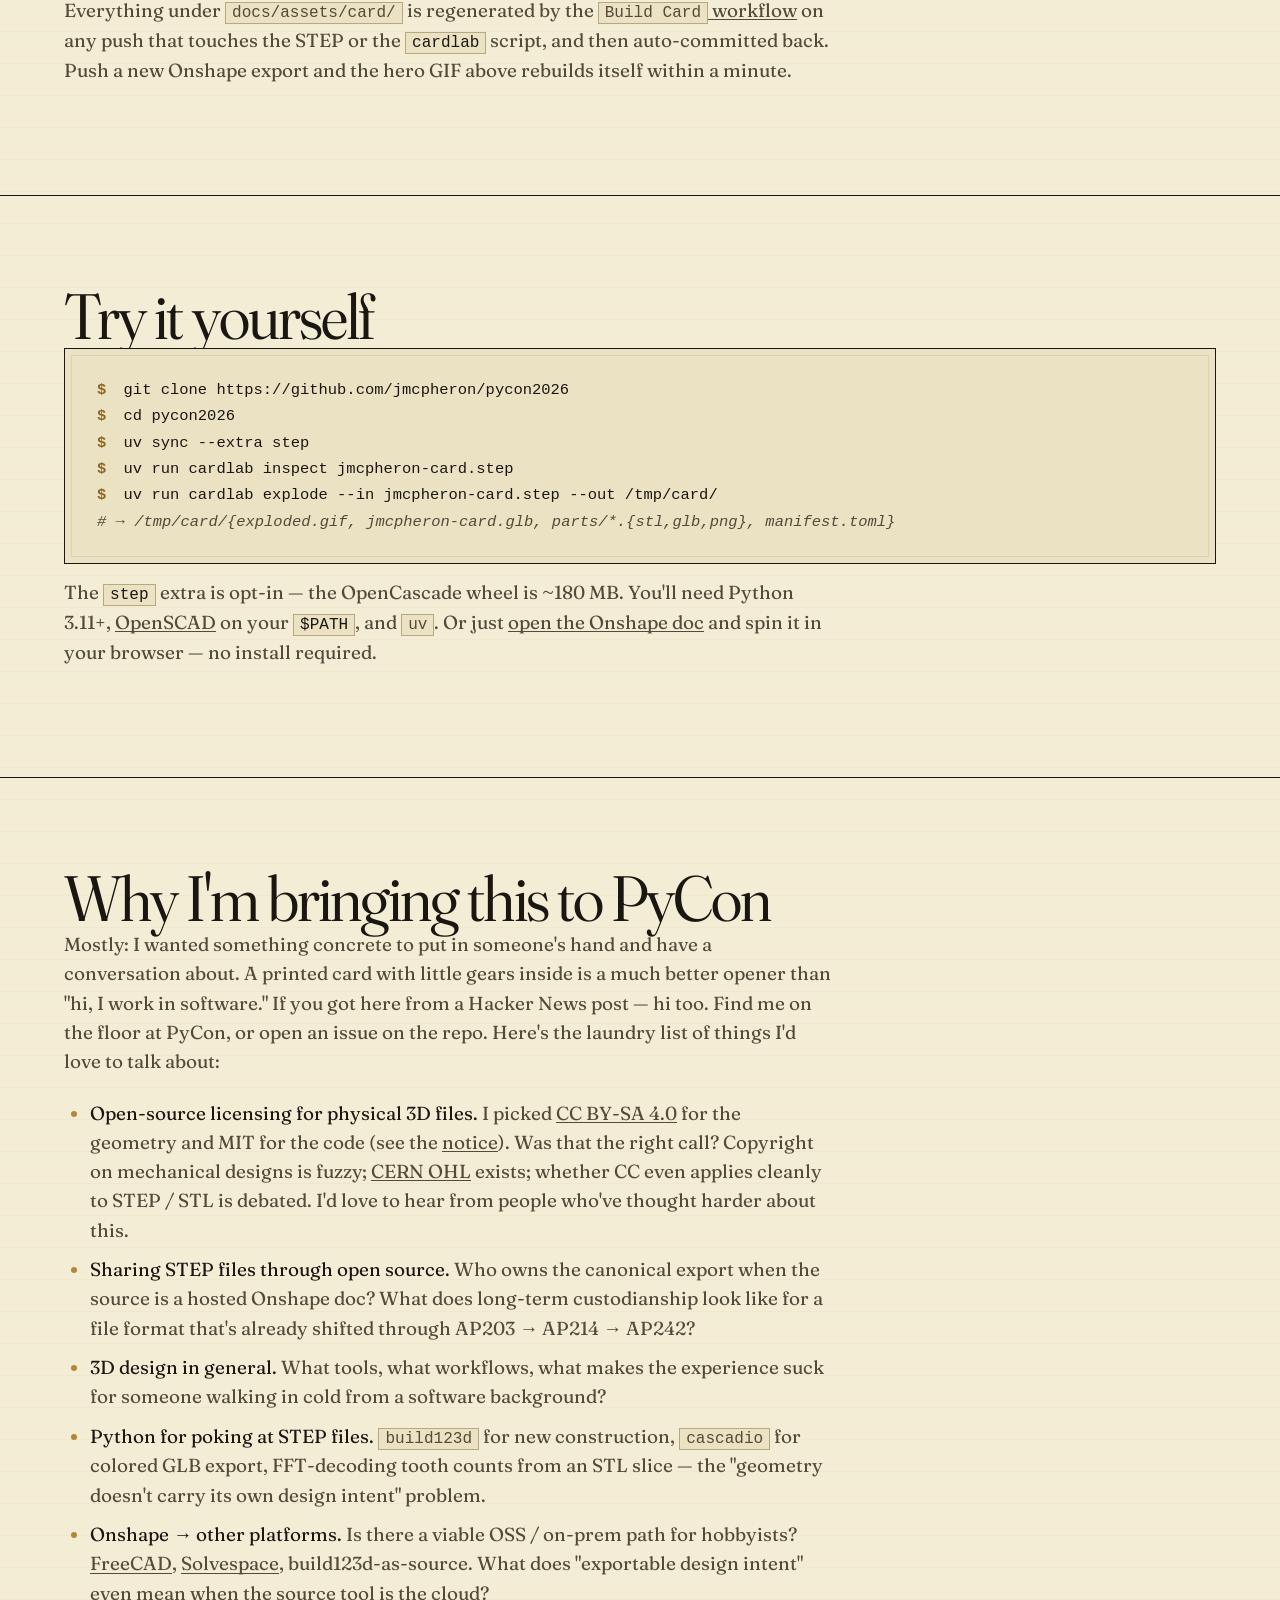
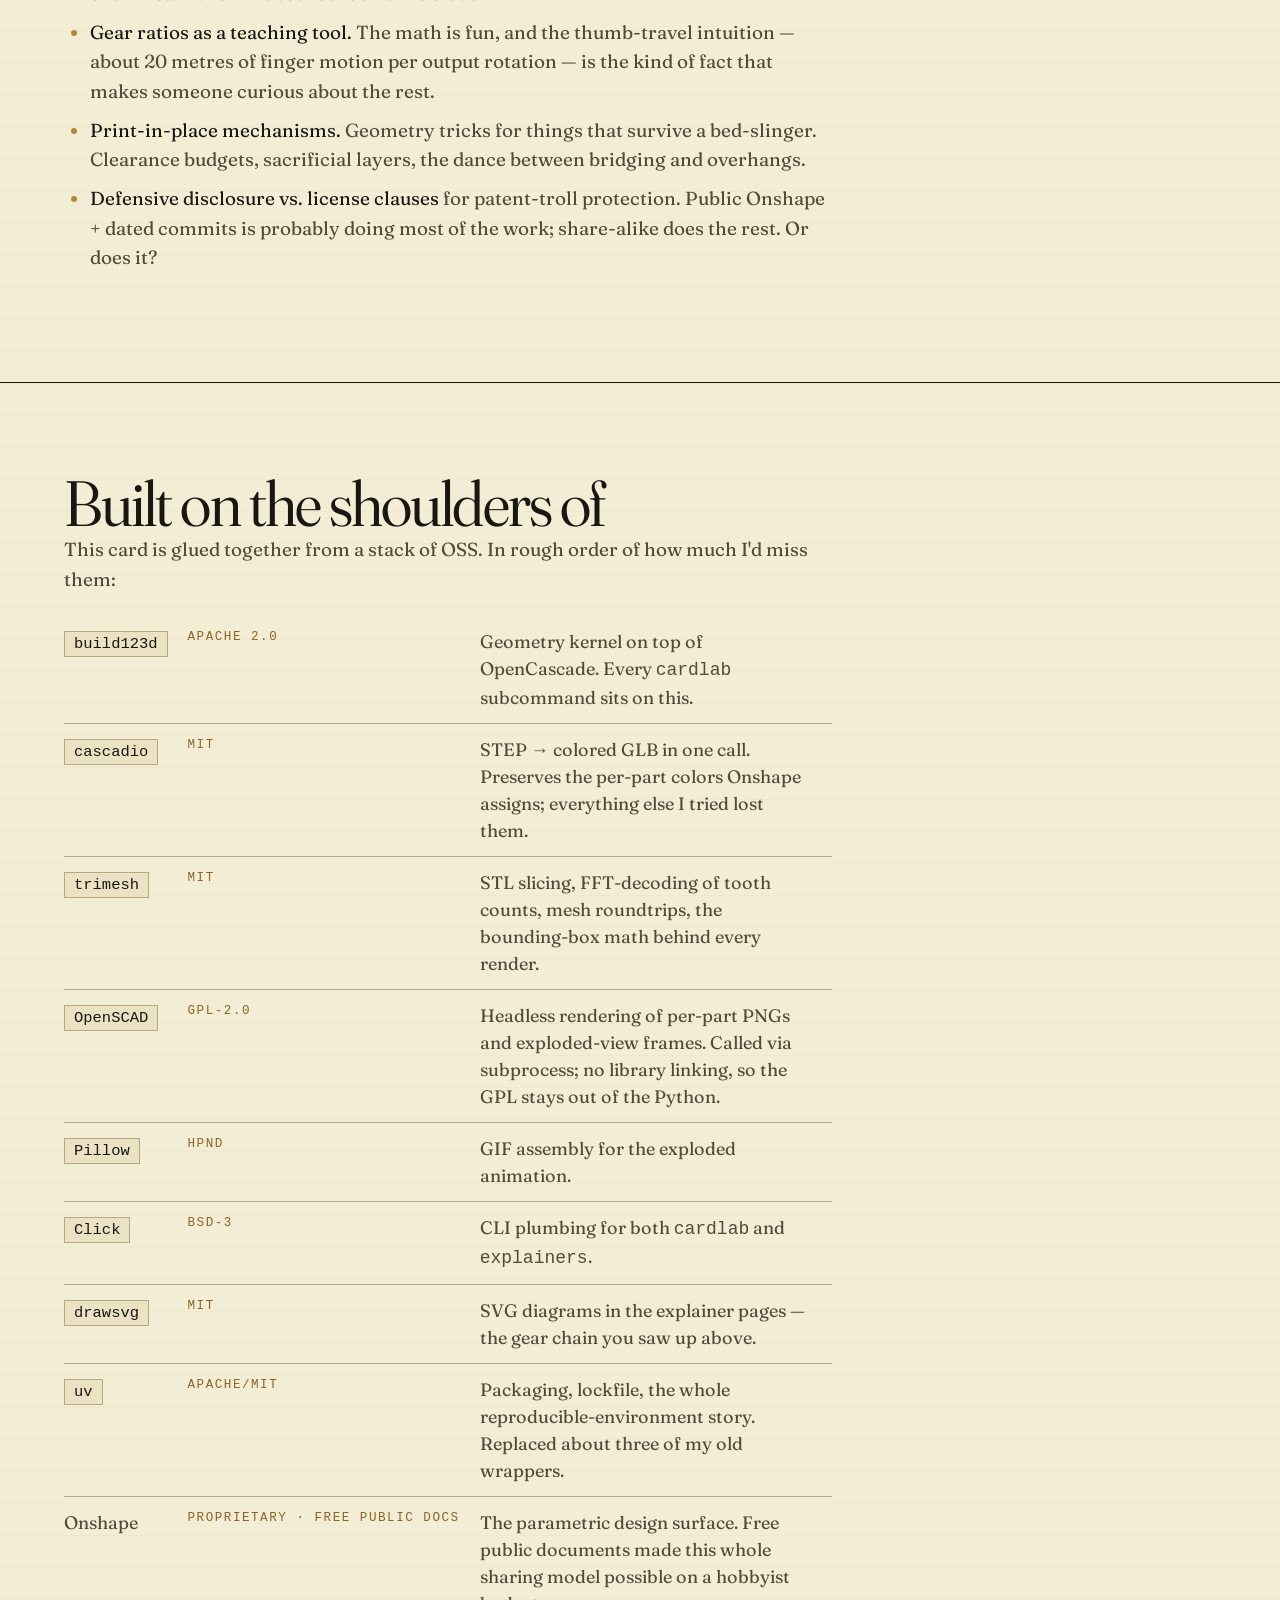
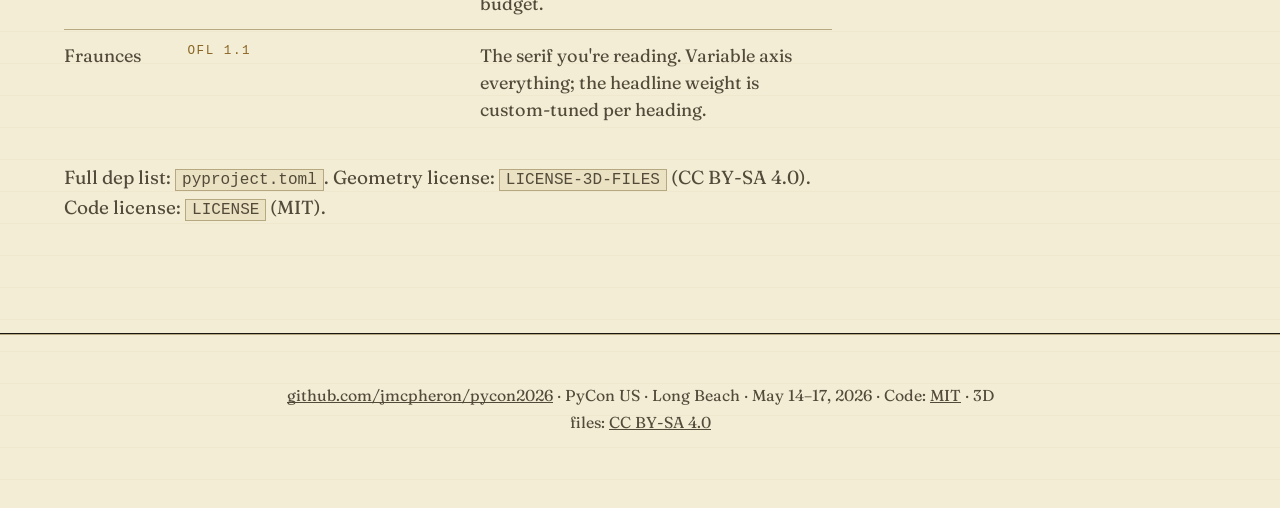
==== commit d40221a8: "Rename stepforge → cardlab and overhaul project tone The 'stepforge' name and the engineering-monogr" ====
--- a/docs/index.html
+++ b/docs/index.html
@@ -3,11 +3,11 @@
 <head>
   <meta charset="UTF-8">
   <meta name="viewport" content="width=device-width, initial-scale=1.0">
-  <title>pycon2026 — a 256:1 reduction-gear card, deconstructed by Python</title>
-  <meta name="description" content="A credit-card-sized 256:1 compound reduction-gear chain. Designed in a public Onshape document, deconstructed by Python in CI. I'm bringing a stack of these to PyCon US 2026 in Long Beach to start conversations about 3D-printable hardware, STEP-file licensing, and Python ↔ CAD tooling.">
-
-  <meta property="og:title" content="pycon2026 — a 256:1 reduction-gear card, deconstructed by Python">
-  <meta property="og:description" content="A credit-card-sized 256:1 compound reduction-gear chain. Designed in Onshape, deconstructed by Python. Bringing a stack to PyCon US 2026 to start conversations.">
+  <title>pycon2026 — a 256:1 reduction-gear card I'm bringing to PyCon</title>
+  <meta name="description" content="A 3D-printed business card with a 256:1 compound gear chain inside, designed in Onshape and deconstructed by a little Python script. I'm bringing a stack to PyCon US 2026 in Long Beach to start conversations about 3D-printable hardware, STEP-file licensing, and Python ↔ CAD.">
+
+  <meta property="og:title" content="pycon2026 — a 256:1 reduction-gear card I'm bringing to PyCon">
+  <meta property="og:description" content="A 3D-printed business card with a 256:1 gear chain inside. Designed in Onshape, taken apart by a little Python script. Bringing a stack to PyCon US 2026.">
   <meta property="og:image" content="https://jmcpheron.github.io/pycon2026/assets/card/parts/Part_1.png">
   <meta property="og:type" content="website">
   <meta name="twitter:card" content="summary_large_image">
@@ -19,42 +19,21 @@
 </head>
 <body>
 
-  <header class="title-block" aria-label="Document title block">
-    <div class="tb-cell"><span class="tb-label">DRWG</span><span class="tb-value">CARD‑001</span></div>
-    <div class="tb-cell"><span class="tb-label">REV</span><span class="tb-value">v1.0</span></div>
-    <div class="tb-cell"><span class="tb-label">PROJECT</span><span class="tb-value">pycon2026</span></div>
-    <div class="tb-cell"><span class="tb-label">RATIO</span><span class="tb-value">256 : 1</span></div>
-    <div class="tb-cell"><span class="tb-label">DATES</span><span class="tb-value">May 14–17, 2026</span></div>
-    <div class="tb-cell"><span class="tb-label">VENUE</span><span class="tb-value">PyCon US · Long Beach</span></div>
-  </header>
-
   <main>
 
     <section class="hero" id="hero">
       <div class="hero-text">
-        <p class="kicker">§ Reduction-gear card</p>
         <h1>pycon2026</h1>
-        <p class="tagline">A 256:1 reduction-gear chain, <em>in a card</em>, <em>deconstructed by Python</em>.</p>
-        <p class="lede">I'm going to <strong>PyCon US 2026</strong> in Long Beach this May. I'm bringing a stack of 3D-printed business cards with a 256:1 compound gear chain inside, to start conversations on the floor about 3D-printable hardware, open-source licensing for physical designs, and the Python tooling around <a href="https://cad.onshape.com/documents/786fefdef357fb6860b54650/w/33fb9222a6752311e4f08c8b/e/da99fedbaeebf1422d4cb0d3">a public Onshape document</a>. This page is what's on the back of those cards — what the thing is, how it works, and the open-source pieces it's built from.</p>
+        <p class="lede">Hi — I'm <a href="https://github.com/jmcpheron">jmcpheron</a>, and I'm going to <strong>PyCon US 2026</strong> in Long Beach this May. I made a little 3D-printed business card with a 256:1 compound gear chain inside, and I'm bringing a stack to hand out as conversation starters. This page is what's on the back of those cards.</p>
+        <p class="lede">It's not a product. It's a thing I made so I'd have something concrete to talk about with people on the conference floor — about 3D-printable hardware, open-source licensing for STEP/STL files, and the Python tooling I glued together to take an <a href="https://cad.onshape.com/documents/786fefdef357fb6860b54650/w/33fb9222a6752311e4f08c8b/e/da99fedbaeebf1422d4cb0d3">Onshape design</a> apart.</p>
         <div class="hero-actions">
           <a href="https://github.com/jmcpheron/pycon2026" class="btn btn-primary">Repository</a>
           <a href="https://cad.onshape.com/documents/786fefdef357fb6860b54650/w/33fb9222a6752311e4f08c8b/e/da99fedbaeebf1422d4cb0d3" class="btn">Open in Onshape</a>
-          <a href="#how-it-works" class="btn">How it works</a>
         </div>
       </div>
 
       <figure class="plate">
-        <div class="plate-frame">
-          <img src="assets/card/exploded.gif" alt="Animated exploded view of the reduction-gear card: top card half lifts up, five blue 40-tooth spur gears fan out in the middle, bottom card half lowers to reveal five shaft holes spaced 15 mm apart." width="1600" height="900" loading="eager">
-          <span class="tick tick-tl" aria-hidden="true"></span>
-          <span class="tick tick-tr" aria-hidden="true"></span>
-          <span class="tick tick-bl" aria-hidden="true"></span>
-          <span class="tick tick-br" aria-hidden="true"></span>
-        </div>
-        <figcaption>
-          <span class="plate-no">PLATE 01</span>
-          <span class="plate-desc">Reduction-gear card · <code>uv run stepforge explode</code></span>
-        </figcaption>
+        <img src="assets/card/exploded.gif" alt="Animated exploded view of the reduction-gear card: top card half lifts up, five blue 40-tooth spur gears fan out in the middle, bottom card half lowers to reveal five shaft holes spaced 15 mm apart." width="1600" height="900" loading="eager">
       </figure>
     </section>
 
@@ -83,29 +62,27 @@
     </section>
 
     <section class="section" id="how-it-works">
-      <header class="section-head">
-        <span class="section-no">§ 01</span>
-        <h2>How it works</h2>
-      </header>
-
-      <p class="dropquote">
-        Five gears in a chain. <em>Four meshes.</em> 4 : 1 reduction at every mesh. <em>4<sup>4</sup> = 256 : 1</em> overall. Spin the input gear with your thumb; the output gear moves a quarter-degree.
-      </p>
-
-      <figure class="diagram diagram-svg">
+      <h2>How it works</h2>
+
+      <p class="prose">
+        Five compound gears in a chain. Four meshes between them. Each mesh is a 4:1 reduction, so the whole chain multiplies to <strong>4⁴ = 256 : 1</strong>. Spin the input gear with your thumb and the output gear moves about a quarter of a degree.
+      </p>
+
+      <p class="prose">
+        <em>Five gears, four reductions — not five reductions. An idler-style chain of the same five gears would still only reduce 4:1 total.</em>
+      </p>
+
+      <figure class="figure-svg">
         <img src="explainers/assets/gear-ratios-hero.svg" alt="A 6-panel diagram of the compound gear chain: a row of stacked discs (big driven, small pinion) labelled left to right, with arrows indicating the 4:1 step-down at each mesh.">
-        <figcaption class="diagram-cap">
-          <span>FIG 01</span>
-          <span><a href="explainers/gear-ratios.md">Gear ratios — the math, in three lines</a></span>
-        </figcaption>
-      </figure>
-
-      <p class="prose">
-        Six short Python-generated explainers tell the rest of the story. Each one is a deterministic Python program that produces its own page — change a number in <code>src/explainers/card.py</code> and the math, diagrams, and tables update on the next CI run. Start with <a href="explainers/card-3d.md"><strong>The card in 3D</strong></a>.
+        <figcaption><a href="explainers/gear-ratios.md">Gear ratios — the math, in three lines</a></figcaption>
+      </figure>
+
+      <p class="prose">
+        There are six short explainer pages if you want the longer version. Start with <a href="explainers/card-3d.md"><strong>The card in 3D</strong></a>.
       </p>
 
       <ul class="prose explainer-list">
-        <li><a href="explainers/card-3d.md"><strong>The card in 3D</strong></a> — canonical STEP source and the <code>stepforge</code> pipeline.</li>
+        <li><a href="explainers/card-3d.md"><strong>The card in 3D</strong></a> — the STEP file and the little script that pulls it apart.</li>
         <li><a href="explainers/gear-ratios.md"><strong>Gear ratios</strong></a> — compound 4:1 multiplication with a thumb-travel intuition: ~20.3 m of finger motion per output rotation.</li>
         <li><a href="explainers/decoding-gears.md"><strong>Decoding the gears from STEP</strong></a> — slice the committed STL, FFT the radial profile, recover tooth count and module from geometry alone.</li>
         <li><a href="explainers/stacking.md"><strong>Stacking</strong></a> — why a 3-level cycle of hub heights keeps the card thin without the discs colliding.</li>
@@ -114,96 +91,74 @@
       </ul>
     </section>
 
-    <section class="section" id="python-tools">
-      <header class="section-head">
-        <span class="section-no">§ 02</span>
-        <h2>The Python tools</h2>
-      </header>
-
-      <p class="dropquote">
-        <a href="https://cad.onshape.com/documents/786fefdef357fb6860b54650/w/33fb9222a6752311e4f08c8b/e/da99fedbaeebf1422d4cb0d3"><em>Onshape</em></a> as the parametric design surface. <em>Python</em> as the deconstruction layer. <em>GitHub Actions</em> as the build server.
-      </p>
-
-      <p class="prose">
-        <code>stepforge</code> is a small Click CLI on top of <a href="https://github.com/gumyr/build123d"><code>build123d</code></a> (OpenCascade) and <a href="https://github.com/trimesh/cascadio"><code>cascadio</code></a>. Five subcommands, each a one-line responsibility:
+    <section class="section" id="build">
+      <h2>How it gets built</h2>
+
+      <p class="prose">
+        The card lives in a free <a href="https://cad.onshape.com/documents/786fefdef357fb6860b54650/w/33fb9222a6752311e4f08c8b/e/da99fedbaeebf1422d4cb0d3">public Onshape document</a>. The STEP export is committed at the repo root. A little Click CLI called <code>cardlab</code> does five small things to it, leaning on <a href="https://github.com/gumyr/build123d"><code>build123d</code></a> and <a href="https://github.com/trimesh/cascadio"><code>cascadio</code></a>:
       </p>
 
       <dl class="cmd-list">
-        <dt><code>stepforge inspect</code></dt>
+        <dt><code>cardlab inspect</code></dt>
         <dd>Print AP242 schema, units, product structure, and tessellation stats.</dd>
 
-        <dt><code>stepforge build</code></dt>
+        <dt><code>cardlab build</code></dt>
         <dd>Convert STEP to STL or GLB (format inferred from <code>--out</code> extension). The GLB path uses <code>cascadio</code> and preserves Onshape's per-part colors.</dd>
 
-        <dt><code>stepforge render</code></dt>
-        <dd>Render STEP to PNG by tessellating, then reusing the OpenSCAD pipeline (iso / top / edge / front / right camera presets).</dd>
-
-        <dt><code>stepforge explode</code></dt>
-        <dd>Decompose a STEP assembly into per-part PNG / GLB plus exploded views — an animated GIF, an exploded GLB, and a TOML manifest.</dd>
-
-        <dt><code>stepforge assemble</code></dt>
-        <dd>Compose multiple STEP parts into a single STEP via a TOML manifest.</dd>
+        <dt><code>cardlab render</code></dt>
+        <dd>Render STEP to PNG by tessellating, then handing the result to OpenSCAD (iso / top / edge / front / right camera presets).</dd>
+
+        <dt><code>cardlab explode</code></dt>
+        <dd>Pull a STEP assembly apart into per-part PNG / GLB plus exploded views — an animated GIF, an exploded GLB, and a TOML manifest.</dd>
+
+        <dt><code>cardlab assemble</code></dt>
+        <dd>Glue multiple STEP parts back into a single STEP via a TOML manifest.</dd>
       </dl>
 
       <p class="prose">
-        Every file under <a href="https://github.com/jmcpheron/pycon2026/tree/main/docs/assets/card"><code>docs/assets/card/</code></a> is regenerated by the
-        <a href="https://github.com/jmcpheron/pycon2026/actions/workflows/build-card.yml"><code>Build Card</code> workflow</a>
-        on any push that touches the STEP or the <code>stepforge</code> source, then auto-committed back. Push a new Onshape export and the hero animation regenerates within a minute.
+        Everything under <a href="https://github.com/jmcpheron/pycon2026/tree/main/docs/assets/card"><code>docs/assets/card/</code></a> is regenerated by the <a href="https://github.com/jmcpheron/pycon2026/actions/workflows/build-card.yml"><code>Build Card</code> workflow</a> on any push that touches the STEP or the <code>cardlab</code> script, and then auto-committed back. Push a new Onshape export and the hero GIF above rebuilds itself within a minute.
       </p>
     </section>
 
     <section class="section" id="try">
-      <header class="section-head">
-        <span class="section-no">§ 03</span>
-        <h2>Try it yourself</h2>
-      </header>
+      <h2>Try it yourself</h2>
 
       <pre class="code shell"><code><span class="prompt">$</span> git clone https://github.com/jmcpheron/pycon2026
 <span class="prompt">$</span> cd pycon2026
 <span class="prompt">$</span> uv sync --extra step
-<span class="prompt">$</span> uv run stepforge inspect jmcpheron-card.step
-<span class="prompt">$</span> uv run stepforge explode --in jmcpheron-card.step --out /tmp/card/
+<span class="prompt">$</span> uv run cardlab inspect jmcpheron-card.step
+<span class="prompt">$</span> uv run cardlab explode --in jmcpheron-card.step --out /tmp/card/
 <span class="c"># → /tmp/card/{exploded.gif, jmcpheron-card.glb, parts/*.{stl,glb,png}, manifest.toml}</span></code></pre>
 
       <p class="prose">
-        The <code>step</code> extra is opt-in — the OpenCascade wheel is ~180 MB. Requirements: Python 3.11+, <a href="https://openscad.org/">OpenSCAD</a> on your <code>$PATH</code>, <a href="https://docs.astral.sh/uv/"><code>uv</code></a>. Or just <a href="https://cad.onshape.com/documents/786fefdef357fb6860b54650/w/33fb9222a6752311e4f08c8b/e/da99fedbaeebf1422d4cb0d3">open the Onshape document</a> and spin it in your browser — no install required.
+        The <code>step</code> extra is opt-in — the OpenCascade wheel is ~180 MB. You'll need Python 3.11+, <a href="https://openscad.org/">OpenSCAD</a> on your <code>$PATH</code>, and <a href="https://docs.astral.sh/uv/"><code>uv</code></a>. Or just <a href="https://cad.onshape.com/documents/786fefdef357fb6860b54650/w/33fb9222a6752311e4f08c8b/e/da99fedbaeebf1422d4cb0d3">open the Onshape doc</a> and spin it in your browser — no install required.
       </p>
     </section>
 
     <section class="section" id="why">
-      <header class="section-head">
-        <span class="section-no">§ 04</span>
-        <h2>Why I'm bringing this to PyCon</h2>
-      </header>
-
-      <p class="dropquote">
-        The card is a conversation device, <em>not a product</em>. I made it so I'd have something concrete to talk about with people at the conference.
-      </p>
-
-      <p class="prose">
-        If you got here from a Hacker News post — hi. Find me on the floor at PyCon, or open an issue in the repo. Here's the laundry list I'm hoping to talk about:
+      <h2>Why I'm bringing this to PyCon</h2>
+
+      <p class="prose">
+        Mostly: I wanted something concrete to put in someone's hand and have a conversation about. A printed card with little gears inside is a much better opener than "hi, I work in software." If you got here from a Hacker News post — hi too. Find me on the floor at PyCon, or open an issue on the repo. Here's the laundry list of things I'd love to talk about:
       </p>
 
       <ul class="prose chat-list">
-        <li><strong>Open-source licensing for physical 3D files.</strong> I picked <a href="https://creativecommons.org/licenses/by-sa/4.0/">CC BY-SA 4.0</a> for the geometry and MIT for the code (see the <a href="https://github.com/jmcpheron/pycon2026/blob/main/LICENSE-3D-FILES">notice</a>). Was that the right call? Copyright on mechanical designs is fuzzy; <a href="https://cern.ch/cern-ohl">CERN OHL</a> exists; CC's applicability to STEP/STL is debated. Would love to hear from people who've thought harder about this.</li>
+        <li><strong>Open-source licensing for physical 3D files.</strong> I picked <a href="https://creativecommons.org/licenses/by-sa/4.0/">CC BY-SA 4.0</a> for the geometry and MIT for the code (see the <a href="https://github.com/jmcpheron/pycon2026/blob/main/LICENSE-3D-FILES">notice</a>). Was that the right call? Copyright on mechanical designs is fuzzy; <a href="https://cern.ch/cern-ohl">CERN OHL</a> exists; whether CC even applies cleanly to STEP / STL is debated. I'd love to hear from people who've thought harder about this.</li>
         <li><strong>Sharing STEP files through open source.</strong> Who owns the canonical export when the source is a hosted Onshape doc? What does long-term custodianship look like for a file format that's already shifted through AP203 → AP214 → AP242?</li>
         <li><strong>3D design in general.</strong> What tools, what workflows, what makes the experience suck for someone walking in cold from a software background?</li>
-        <li><strong>Python tools for exploring STEP programmatically.</strong> <a href="https://github.com/gumyr/build123d"><code>build123d</code></a> for new construction, <a href="https://github.com/trimesh/cascadio"><code>cascadio</code></a> for colored GLB export, FFT-decoding tooth counts from an STL slice — the "geometry doesn't carry its own design intent" problem.</li>
-        <li><strong>Onshape → other platforms.</strong> Is there a viable OSS / on-prem path for hobbyists? <a href="https://www.freecad.org/">FreeCAD</a>, <a href="https://solvespace.com/">Solvespace</a>, build123d-as-source. What does "exportable design intent" mean when the source tool is the cloud?</li>
-        <li><strong>Gear ratios as a teaching tool.</strong> The math is fun and the thumb-travel intuition — ~20 metres of finger motion per output rotation — is the kind of fact that makes someone curious about the rest.</li>
+        <li><strong>Python for poking at STEP files.</strong> <a href="https://github.com/gumyr/build123d"><code>build123d</code></a> for new construction, <a href="https://github.com/trimesh/cascadio"><code>cascadio</code></a> for colored GLB export, FFT-decoding tooth counts from an STL slice — the "geometry doesn't carry its own design intent" problem.</li>
+        <li><strong>Onshape → other platforms.</strong> Is there a viable OSS / on-prem path for hobbyists? <a href="https://www.freecad.org/">FreeCAD</a>, <a href="https://solvespace.com/">Solvespace</a>, build123d-as-source. What does "exportable design intent" even mean when the source tool is the cloud?</li>
+        <li><strong>Gear ratios as a teaching tool.</strong> The math is fun, and the thumb-travel intuition — about 20 metres of finger motion per output rotation — is the kind of fact that makes someone curious about the rest.</li>
         <li><strong>Print-in-place mechanisms.</strong> Geometry tricks for things that survive a bed-slinger. Clearance budgets, sacrificial layers, the dance between bridging and overhangs.</li>
         <li><strong>Defensive disclosure vs. license clauses</strong> for patent-troll protection. Public Onshape + dated commits is probably doing most of the work; share-alike does the rest. Or does it?</li>
       </ul>
     </section>
 
     <section class="section" id="thanks">
-      <header class="section-head">
-        <span class="section-no">§ 05</span>
-        <h2>Built on the shoulders of</h2>
-      </header>
-
-      <p class="dropquote">
-        This card is glued together from a stack of OSS. <em>In rough order of how much I'd miss them:</em>
+      <h2>Built on the shoulders of</h2>
+
+      <p class="prose">
+        This card is glued together from a stack of OSS. In rough order of how much I'd miss them:
       </p>
 
       <table class="ack-list">
@@ -211,7 +166,7 @@
           <tr>
             <td class="pkg"><a href="https://github.com/gumyr/build123d"><code>build123d</code></a></td>
             <td class="license">Apache 2.0</td>
-            <td>Geometry kernel on top of OpenCascade. Every <code>stepforge</code> subcommand sits on this.</td>
+            <td>Geometry kernel on top of OpenCascade. Every <code>cardlab</code> subcommand sits on this.</td>
           </tr>
           <tr>
             <td class="pkg"><a href="https://github.com/trimesh/cascadio"><code>cascadio</code></a></td>
@@ -221,7 +176,7 @@
           <tr>
             <td class="pkg"><a href="https://github.com/mikedh/trimesh"><code>trimesh</code></a></td>
             <td class="license">MIT</td>
-            <td>STL slicing, FFT-decode of tooth counts, mesh roundtrips, the bounding-box math behind every render.</td>
+            <td>STL slicing, FFT-decoding of tooth counts, mesh roundtrips, the bounding-box math behind every render.</td>
           </tr>
           <tr>
             <td class="pkg"><a href="https://openscad.org/"><code>OpenSCAD</code></a></td>
@@ -236,12 +191,12 @@
           <tr>
             <td class="pkg"><a href="https://click.palletsprojects.com/"><code>Click</code></a></td>
             <td class="license">BSD-3</td>
-            <td>CLI plumbing for both <code>stepforge</code> and <code>explainers</code>.</td>
+            <td>CLI plumbing for both <code>cardlab</code> and <code>explainers</code>.</td>
           </tr>
           <tr>
             <td class="pkg"><a href="https://github.com/cduck/drawsvg"><code>drawsvg</code></a></td>
             <td class="license">MIT</td>
-            <td>SVG diagrams in the explainer pages — the gear chain you saw up in §01.</td>
+            <td>SVG diagrams in the explainer pages — the gear chain you saw up above.</td>
           </tr>
           <tr>
             <td class="pkg"><a href="https://docs.astral.sh/uv/"><code>uv</code></a></td>
@@ -256,38 +211,26 @@
           <tr>
             <td class="pkg"><a href="https://fonts.google.com/specimen/Fraunces">Fraunces</a></td>
             <td class="license">OFL 1.1</td>
-            <td>The serif you're reading. Variable-axis everything; the headline weight here is custom-tuned per heading.</td>
+            <td>The serif you're reading. Variable axis everything; the headline weight is custom-tuned per heading.</td>
           </tr>
         </tbody>
       </table>
 
       <p class="prose">
-        Canonical dep list: <a href="https://github.com/jmcpheron/pycon2026/blob/main/pyproject.toml"><code>pyproject.toml</code></a>. Geometry license: <a href="https://github.com/jmcpheron/pycon2026/blob/main/LICENSE-3D-FILES"><code>LICENSE-3D-FILES</code></a> (CC BY-SA 4.0). Code license: <a href="https://github.com/jmcpheron/pycon2026/blob/main/LICENSE"><code>LICENSE</code></a> (MIT).
-      </p>
-    </section>
+        Full dep list: <a href="https://github.com/jmcpheron/pycon2026/blob/main/pyproject.toml"><code>pyproject.toml</code></a>. Geometry license: <a href="https://github.com/jmcpheron/pycon2026/blob/main/LICENSE-3D-FILES"><code>LICENSE-3D-FILES</code></a> (CC BY-SA 4.0). Code license: <a href="https://github.com/jmcpheron/pycon2026/blob/main/LICENSE"><code>LICENSE</code></a> (MIT).
+      </p>
+    </section>
+
+    <footer class="page-footer">
+      <p>
+        <a href="https://github.com/jmcpheron/pycon2026">github.com/jmcpheron/pycon2026</a>
+        · PyCon US · Long Beach · May 14–17, 2026
+        · Code: <a href="https://github.com/jmcpheron/pycon2026/blob/main/LICENSE">MIT</a>
+        · 3D files: <a href="https://github.com/jmcpheron/pycon2026/blob/main/LICENSE-3D-FILES">CC BY-SA 4.0</a>
+      </p>
+    </footer>
 
   </main>
-
-  <footer class="signoff" aria-label="Document signoff">
-    <div class="signoff-grid">
-      <div>
-        <p class="kicker">Source</p>
-        <p><a href="https://github.com/jmcpheron/pycon2026">github.com/jmcpheron/pycon2026</a></p>
-      </div>
-      <div>
-        <p class="kicker">Venue</p>
-        <p>PyCon US · Long Beach<br>May 14–17, 2026</p>
-      </div>
-      <div>
-        <p class="kicker">License</p>
-        <p>Code: <a href="https://github.com/jmcpheron/pycon2026/blob/main/LICENSE">MIT</a><br>3D files: <a href="https://github.com/jmcpheron/pycon2026/blob/main/LICENSE-3D-FILES">CC BY-SA 4.0</a></p>
-      </div>
-      <div>
-        <p class="kicker">Stamp</p>
-        <p class="signoff-stamp">CARD‑001 · v1.0</p>
-      </div>
-    </div>
-  </footer>
 
 </body>
 </html>
--- a/docs/assets/styles.css
+++ b/docs/assets/styles.css
@@ -92,51 +92,6 @@
   background-size: 100% 2px;
 }
 
-/* ─── title-block strip ───────────────────────────────────────── */
-
-.title-block {
-  display: grid;
-  grid-template-columns: repeat(6, 1fr);
-  border-bottom: 1.5px solid var(--ink);
-  background: var(--paper);
-  font-family: var(--mono);
-  font-size: 0.66rem;
-  letter-spacing: 0.15em;
-  text-transform: uppercase;
-}
-
-.tb-cell {
-  padding: 14px 22px;
-  border-right: 1px solid var(--rule);
-  display: flex;
-  flex-direction: column;
-  gap: 3px;
-}
-.tb-cell:last-child { border-right: none; }
-
-.tb-label {
-  font-size: 0.58rem;
-  color: var(--ink-mid);
-  letter-spacing: 0.2em;
-}
-.tb-value {
-  color: var(--ink);
-  font-weight: 500;
-}
-
-@media (max-width: 760px) {
-  .title-block {
-    grid-template-columns: repeat(2, 1fr);
-    font-size: 0.6rem;
-  }
-  .tb-cell {
-    border-bottom: 1px solid var(--rule);
-    padding: 10px 16px;
-  }
-  .tb-cell:nth-child(odd) { border-right: 1px solid var(--rule); }
-  .tb-cell:nth-child(even) { border-right: none; }
-}
-
 /* ─── hero ────────────────────────────────────────────────────── */
 
 .hero {
@@ -246,53 +201,11 @@
   animation: rise 760ms 200ms cubic-bezier(.2,.8,.2,1) both;
 }
 
-.plate-frame {
-  position: relative;
-  background: var(--paper-deep);
-  padding: 26px;
-  border: 1.4px solid var(--ink);
-  /* faint inner double-rule */
-  outline: 1px solid var(--ink);
-  outline-offset: -8px;
-}
-.plate-frame img {
+.plate img {
   display: block;
   width: 100%;
   height: auto;
-  /* subtle plate shadow */
   filter: drop-shadow(0 12px 24px rgba(36, 25, 8, 0.08));
-}
-
-/* corner ticks — drafted-plate detail */
-.tick {
-  position: absolute;
-  width: 14px;
-  height: 14px;
-  border: 0 solid var(--ink);
-}
-.tick-tl { top: -7px; left: -7px;  border-top-width: 1.4px; border-left-width: 1.4px; }
-.tick-tr { top: -7px; right: -7px; border-top-width: 1.4px; border-right-width: 1.4px; }
-.tick-bl { bottom: -7px; left: -7px;  border-bottom-width: 1.4px; border-left-width: 1.4px; }
-.tick-br { bottom: -7px; right: -7px; border-bottom-width: 1.4px; border-right-width: 1.4px; }
-
-.plate figcaption {
-  margin-top: 16px;
-  display: flex;
-  justify-content: space-between;
-  gap: 18px;
-  font-family: var(--mono);
-  font-size: 0.7rem;
-  text-transform: uppercase;
-  letter-spacing: 0.12em;
-  color: var(--ink-mid);
-}
-.plate-no { color: var(--ink); font-weight: 600; flex-shrink: 0; }
-.plate-desc { text-align: right; text-transform: none; letter-spacing: 0.04em; }
-.plate-desc code {
-  font-style: normal;
-  background: var(--paper-deep);
-  padding: 1px 5px;
-  border: 1px solid var(--rule);
 }
 
 @media (max-width: 900px) {
@@ -311,14 +224,7 @@
   .hero-text { padding-top: 4px; }
   .hero h1 { margin-bottom: 22px; }
   .lede { margin-bottom: 28px; }
-  .plate-frame { padding: 16px; }
-  .plate-frame img { filter: none; }
-  .plate figcaption {
-    flex-direction: column;
-    gap: 6px;
-    font-size: 0.66rem;
-  }
-  .plate-desc { text-align: left; }
+  .plate img { filter: none; }
 }
 
 /* ─── parts row (below the hero) ──────────────────────────────── */
@@ -399,46 +305,12 @@
   position: relative;
 }
 
-.section-head {
-  display: flex;
-  align-items: baseline;
-  gap: 28px;
-  margin-bottom: 36px;
-  padding-bottom: 14px;
-  border-bottom: 1px solid var(--rule);
-}
-
-.section-no {
-  font-family: var(--mono);
-  font-size: 0.78rem;
-  letter-spacing: 0.18em;
-  text-transform: uppercase;
-  color: var(--gold-deep);
-  flex-shrink: 0;
-}
-
 .section h2 {
   font-family: var(--serif);
   font-size: clamp(2.6rem, 5vw, 3.8rem);
   font-variation-settings: "opsz" 96, "SOFT" 30, "wght" 360;
   line-height: 1;
   letter-spacing: -0.03em;
-}
-
-.dropquote {
-  font-family: var(--serif);
-  font-size: clamp(1.45rem, 2.5vw, 1.95rem);
-  font-variation-settings: "opsz" 36, "SOFT" 100, "wght" 360;
-  line-height: 1.32;
-  max-width: 36ch;
-  margin: 0 0 56px;
-  padding-left: 28px;
-  border-left: 2px solid var(--gold);
-}
-.dropquote em {
-  color: var(--gold-deep);
-  font-style: italic;
-  font-variation-settings: "opsz" 36, "SOFT" 100, "wght" 500;
 }
 
 .prose {
@@ -608,99 +480,23 @@
   .prose { font-size: 1rem; }
 }
 
-/* ─── architecture diagram ────────────────────────────────────── */
-
-.diagram {
-  background: var(--paper-deep);
-  border: 1.4px solid var(--ink);
-  outline: 1px solid var(--ink);
-  outline-offset: -8px;
-  padding: 36px 36px 24px;
-  margin-top: 8px;
-  position: relative;
-}
-.diagram svg,
-.diagram img {
+/* ─── figure with SVG (gear-ratios teaser etc.) ───────────────── */
+
+.figure-svg {
+  max-width: 520px;
+  margin: 0 auto 32px;
+  text-align: center;
+}
+.figure-svg img {
   width: 100%;
   height: auto;
   display: block;
-  color: var(--ink);
-}
-
-.diagram-svg {
-  background: var(--paper-deep);
-  padding: 28px 36px;
-  max-width: 720px;
-  margin: 0 auto 24px;
-}
-.diagram-svg img {
-  max-width: 480px;
-  margin: 0 auto;
-}
-@media (max-width: 600px) {
-  .diagram-svg { padding: 20px 22px; }
-}
-
-.diagram .dg-box rect,
-.diagram .dg-controller rect {
-  fill: var(--paper);
-  transition: fill .25s;
-}
-.diagram .dg-controller rect { fill: var(--paper); }
-.diagram .dg-box:hover rect { fill: #f7f1de; }
-
-.diagram .dg-title {
-  font-family: var(--mono);
-  font-size: 13px;
-  letter-spacing: 0.16em;
-  font-weight: 600;
-  fill: var(--ink);
-}
-.diagram .dg-sub {
+}
+.figure-svg figcaption {
+  margin-top: 12px;
   font-family: var(--serif);
   font-style: italic;
-  font-size: 13px;
-  fill: var(--ink-mid);
-  font-variation-settings: "opsz" 18, "SOFT" 100;
-}
-.diagram .dg-meta {
-  font-family: var(--mono);
-  font-size: 10.5px;
-  letter-spacing: 0.08em;
-  fill: var(--ink-mid);
-}
-.diagram .dg-label {
-  font-family: var(--mono);
-  font-size: 11px;
-  letter-spacing: 0.18em;
-  text-transform: uppercase;
-  fill: var(--ink-mid);
-}
-.diagram .dg-out {
-  font-family: var(--mono);
-  font-size: 12px;
-  letter-spacing: 0.16em;
-  text-transform: uppercase;
-  fill: var(--ink-mid);
-}
-.diagram .dg-out-final { fill: var(--gold-deep); font-weight: 600; }
-
-.diagram .dg-mark {
-  font-family: var(--mono);
-  font-size: 10px;
-  letter-spacing: 0.18em;
-  text-transform: uppercase;
-  fill: var(--ink-mid);
-}
-
-.diagram-cap {
-  margin-top: 18px;
-  display: flex;
-  justify-content: space-between;
-  font-family: var(--mono);
-  font-size: 0.68rem;
-  text-transform: uppercase;
-  letter-spacing: 0.14em;
+  font-size: 0.92rem;
   color: var(--ink-mid);
 }
 
@@ -764,56 +560,23 @@
   letter-spacing: 0.04em;
 }
 
-/* ─── footer / signoff ────────────────────────────────────────── */
-
-.signoff {
-  padding: 64px 64px 88px;
-  background: var(--paper-deep);
-  border-top: 1.5px solid var(--ink);
-  position: relative;
-}
-.signoff::before {
-  content: "";
-  position: absolute;
-  top: 0; left: 0; right: 0;
-  height: 1px;
-  background: var(--ink);
-  transform: translateY(7px);
-  opacity: 0.4;
-}
-
-.signoff-grid {
-  display: grid;
-  grid-template-columns: repeat(4, 1fr);
-  gap: 36px;
-}
-.signoff .kicker {
-  margin-bottom: 8px;
-  color: var(--ink-mid);
-}
-.signoff p {
-  font-size: 0.96rem;
-  color: var(--ink);
-}
-.signoff-stamp {
-  font-family: var(--mono);
-  font-size: 0.85rem !important;
-  letter-spacing: 0.16em;
+/* ─── footer ──────────────────────────────────────────────────── */
+
+.page-footer {
+  padding: 48px 64px 64px;
+  border-top: 1px solid var(--rule);
+  text-align: center;
+  color: var(--ink-mid);
+  font-size: 0.88rem;
+}
+.page-footer p {
+  margin: 0 auto;
+  max-width: 720px;
+  line-height: 1.7;
 }
 
 @media (max-width: 760px) {
-  .signoff {
-    padding: 48px 28px 64px;
-  }
-  .signoff-grid {
-    grid-template-columns: 1fr 1fr;
-    gap: 28px;
-  }
-}
-
-@media (max-width: 480px) {
-  .signoff { padding: 40px 18px 56px; }
-  .signoff-grid { gap: 22px; }
+  .page-footer { padding: 36px 24px 48px; font-size: 0.82rem; }
 }
 
 /* ─── motion ──────────────────────────────────────────────────── */
